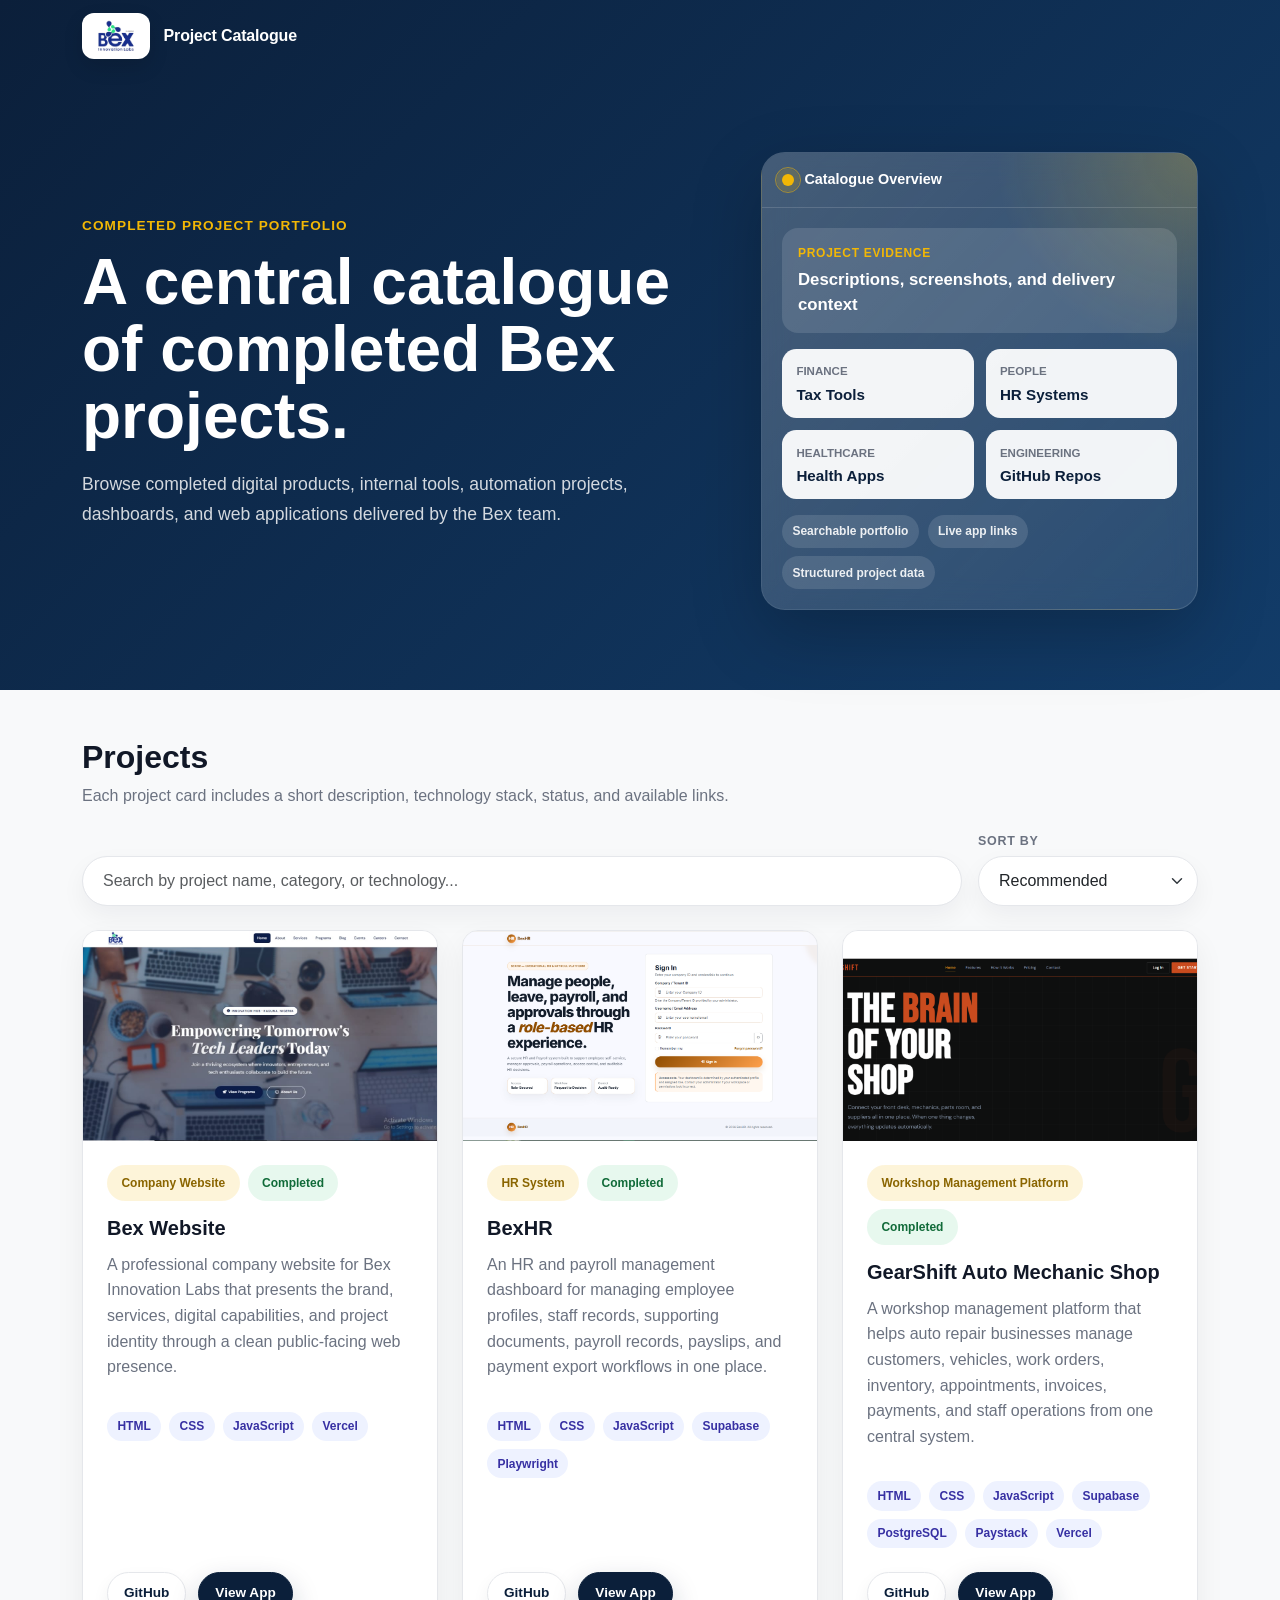
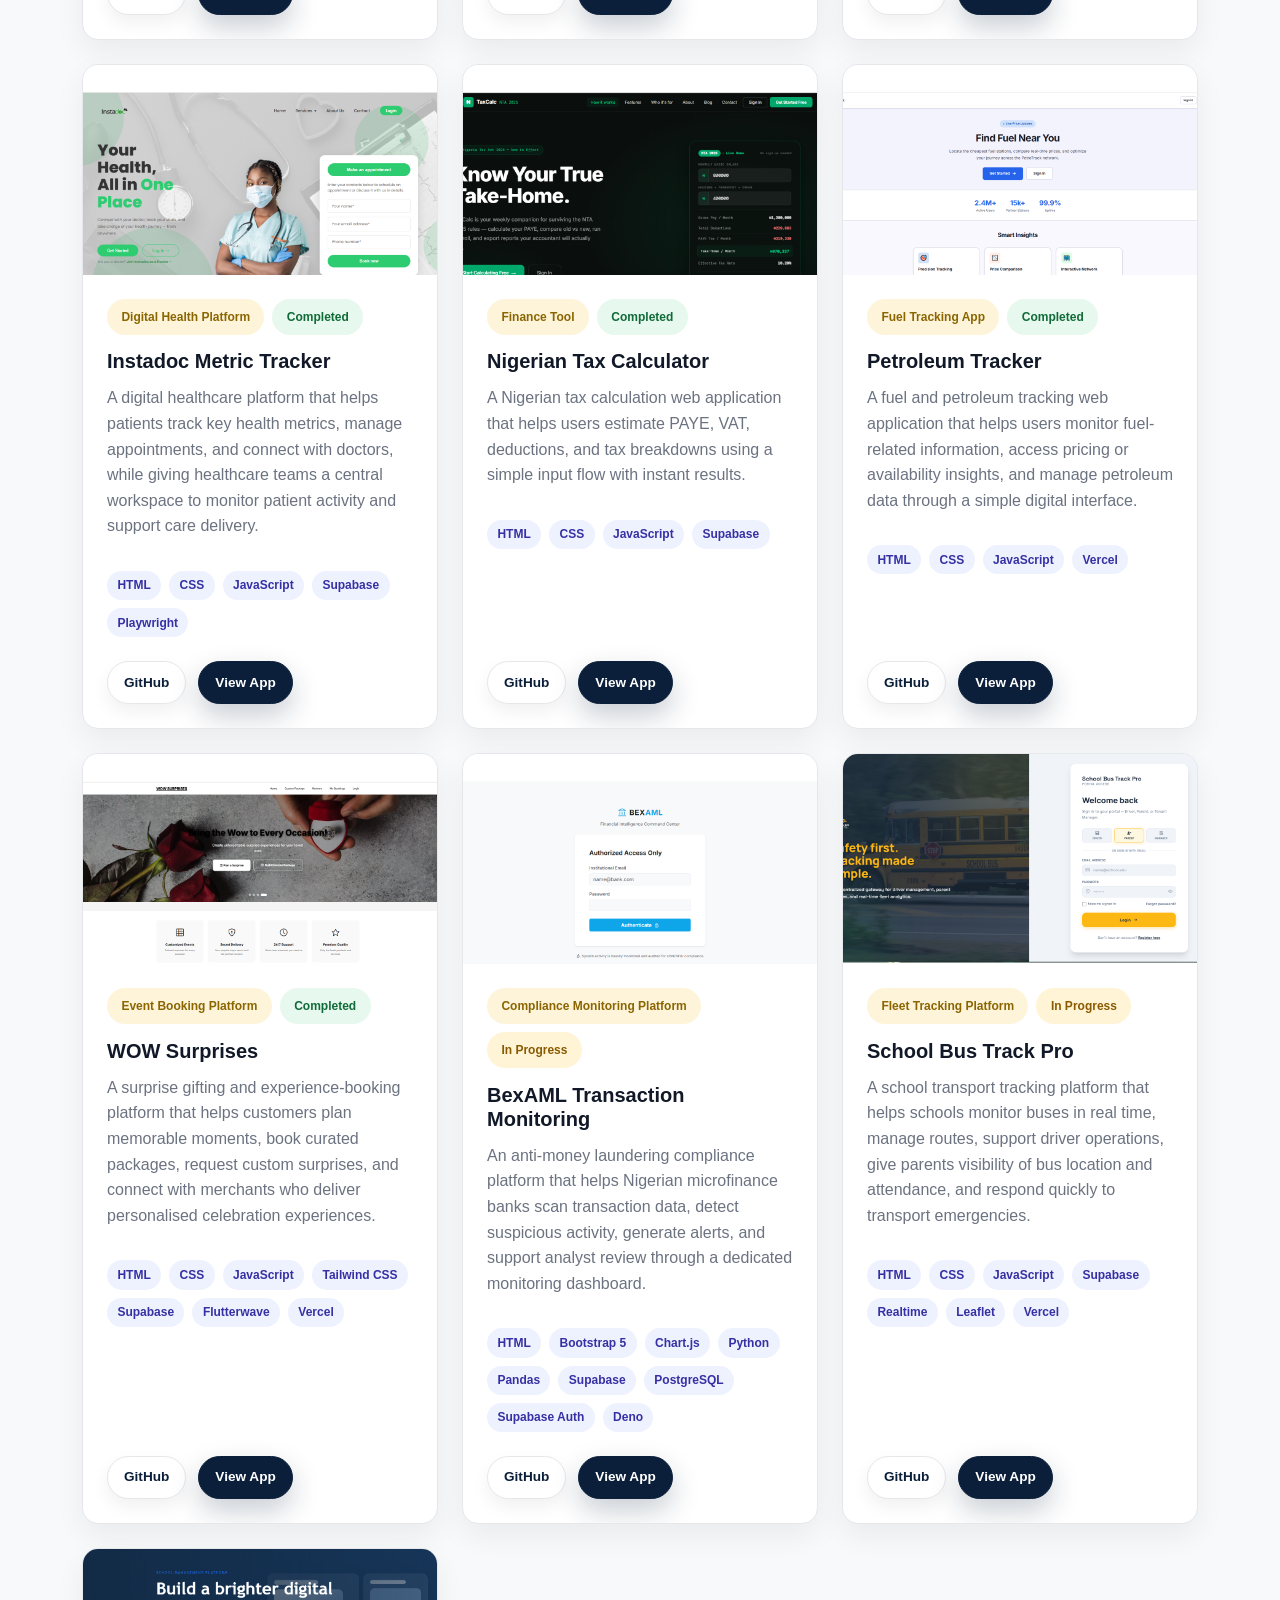
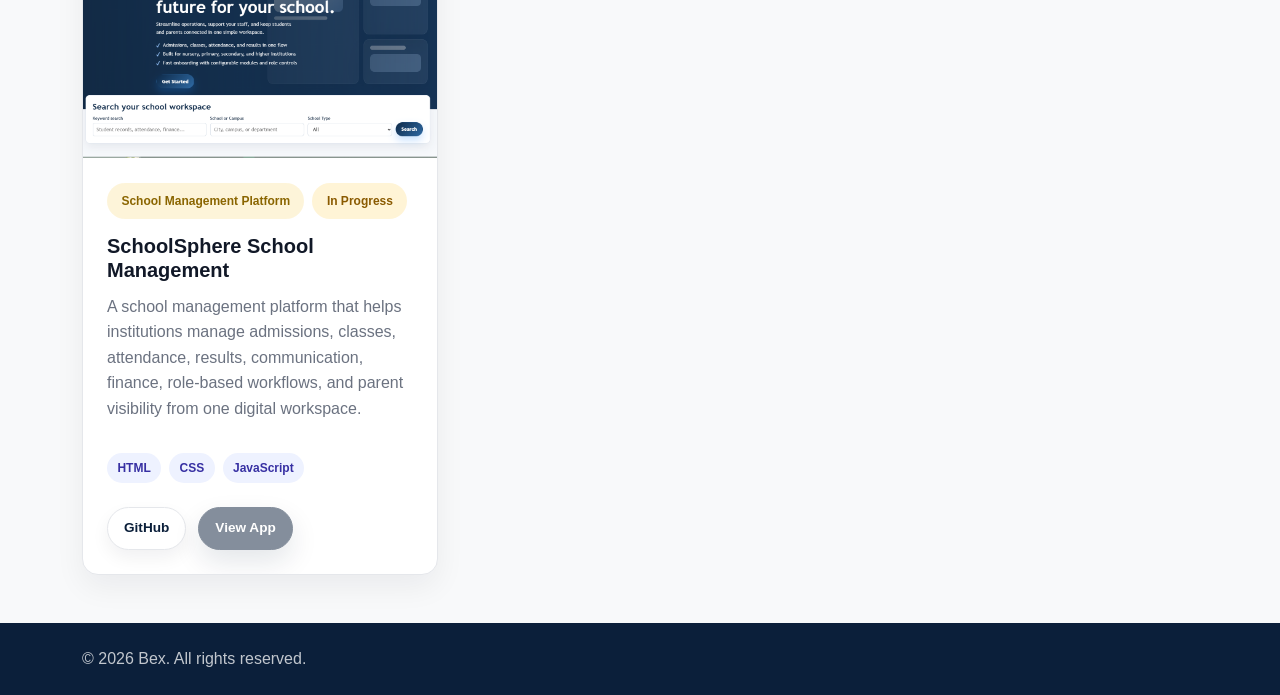
==== index.html @ ee198d86 "Build Bex project catalogue" ====
<!doctype html>
<html lang="en">

<head>
    <meta charset="utf-8">
    <meta name="viewport" content="width=device-width, initial-scale=1">
    <title>Bex Project Catalogue</title>

    <link rel="icon" type="image/svg+xml" href="assets/icons/favicon (1).png">
    <link rel="alternate icon" href="assets/icons/favicon.ico">
    <link rel="apple-touch-icon" sizes="180x180" href="assets/icons/apple-touch-icon.png">
    <link rel="manifest" href="assets/icons/site.webmanifest">
    <meta name="theme-color" content="#0b1f3a">

    <!-- Bootstrap CSS -->
    <link href="https://cdn.jsdelivr.net/npm/bootstrap@5.3.3/dist/css/bootstrap.min.css" rel="stylesheet">


    <!-- Custom CSS -->
    <link rel="stylesheet" href="assets/css/styles.css">
</head>

<body>
    <header class="site-header">
        <nav class="navbar navbar-expand-lg navbar-dark">
            <div class="container">
                <a class="navbar-brand brand-lockup" href="index.html" aria-label="Bex Project Catalogue Home">
                    <span class="brand-logo-wrap">
                        <img src="assets/images/bex-logo.png" alt="Bex Innovation Labs logo" class="brand-logo">
                    </span>

                    <span class="brand-text">
                        Project Catalogue
                    </span>
                </a>
            </div>
        </nav>

        <section class="hero-section">
            <div class="container">
                <div class="row align-items-center g-5">
                    <div class="col-lg-7">
                        <p class="eyebrow-text">Completed Project Portfolio</p>

                        <h1 class="hero-title">
                            A central catalogue of completed Bex projects.
                        </h1>

                        <p class="hero-description">
                            Browse completed digital products, internal tools, automation projects,
                            dashboards, and web applications delivered by the Bex team.
                        </p>
                    </div>

                    <div class="col-lg-5">
                        <aside class="hero-preview-card" aria-label="Bex catalogue overview">
                            <div class="hero-preview-header">
                                <span class="hero-preview-dot"></span>
                                <span class="hero-preview-title">Catalogue Overview</span>
                            </div>

                            <div class="hero-preview-body">
                                <div class="hero-preview-feature">
                                    <span class="feature-label">Project Evidence</span>
                                    <strong>Descriptions, screenshots, and delivery context</strong>
                                </div>

                                <div class="hero-preview-grid">
                                    <div class="hero-preview-mini-card">
                                        <span>Finance</span>
                                        <strong>Tax Tools</strong>
                                    </div>

                                    <div class="hero-preview-mini-card">
                                        <span>People</span>
                                        <strong>HR Systems</strong>
                                    </div>

                                    <div class="hero-preview-mini-card">
                                        <span>Healthcare</span>
                                        <strong>Health Apps</strong>
                                    </div>

                                    <div class="hero-preview-mini-card">
                                        <span>Engineering</span>
                                        <strong>GitHub Repos</strong>
                                    </div>
                                </div>

                                <div class="hero-preview-footer">
                                    <span>Searchable portfolio</span>
                                    <span>Live app links</span>
                                    <span>Structured project data</span>
                                </div>
                            </div>
                        </aside>
                    </div>
                </div>
            </div>
        </section>
    </header>

    <main>
        <section class="catalogue-section py-5">
            <div class="container">
                <div class="section-heading mb-4">
                    <h2 class="section-title">Projects</h2>
                    <p class="section-description">
                        Each project card includes a short description, technology stack,
                        status, and available links.
                    </p>
                </div>

                <div class="project-toolbar mb-4">
                    <form class="project-search-form" role="search">
                        <label for="projectSearchInput" class="visually-hidden">
                            Search projects
                        </label>

                        <input type="search" id="projectSearchInput" class="form-control project-search-input"
                            placeholder="Search by project name, category, or technology..." autocomplete="off">
                    </form>

                    <div class="project-sort-wrap">
                        <label for="projectSortSelect" class="project-sort-label">
                            Sort by
                        </label>

                        <select id="projectSortSelect" class="form-select project-sort-select">
                            <option value="recommended">Recommended</option>
                            <option value="name">Name A-Z</option>
                            <option value="category">Category A-Z</option>
                            <option value="status">Status</option>
                        </select>
                    </div>
                </div>

                <div id="projectGrid" class="row g-4">
                    <!-- Project cards will be inserted here by JavaScript -->
                </div>

                <div id="projectEmptyState" class="project-empty-state d-none">
                    <h3>No projects found</h3>
                    <p>Try searching with a different project name, category, or technology.</p>
                </div>

                <div class="modal fade project-preview-modal" id="projectPreviewModal" tabindex="-1"
                    aria-labelledby="projectPreviewTitle" aria-hidden="true">
                    <div class="modal-dialog modal-xl modal-dialog-centered modal-dialog-scrollable">
                        <div class="modal-content project-preview-content">
                            <div class="modal-header project-preview-header">
                                <div>
                                    <p class="project-preview-kicker" id="projectPreviewCategory">
                                        Project Preview
                                    </p>

                                    <h2 class="modal-title project-preview-title" id="projectPreviewTitle">
                                        Project title
                                    </h2>
                                </div>

                                <button type="button" class="btn-close project-preview-close" data-bs-dismiss="modal"
                                    aria-label="Close"></button>
                            </div>

                            <div class="modal-body project-preview-body">
                                <img src="" alt="" id="projectPreviewImage" class="project-preview-image">

                                <div class="project-preview-details">
                                    <div class="project-preview-status-row">
                                        <span id="projectPreviewStatus" class="project-status">
                                            Status
                                        </span>
                                    </div>

                                    <p id="projectPreviewDescription" class="project-preview-description">
                                        Project description
                                    </p>

                                    <div id="projectPreviewTechList" class="tech-list"></div>

                                    <div id="projectPreviewActions" class="project-actions project-preview-actions">
                                    </div>
                                </div>
                            </div>
                        </div>
                    </div>
                </div>

            </div>
        </section>
    </main>

    <footer class="site-footer py-4">
        <div class="container">
            <p class="mb-0">
                &copy; <span id="currentYear"></span> Bex. All rights reserved.
            </p>
        </div>
    </footer>

    <!-- Bootstrap JS -->
    <script src="https://cdn.jsdelivr.net/npm/bootstrap@5.3.3/dist/js/bootstrap.bundle.min.js">
    </script>

    <!-- Custom JS -->
    <script src="assets/js/app.js"></script>
</body>

</html>
---- assets/css/styles.css ----
:root {
    --color-primary: #0b1f3a;
    --color-secondary: #123c69;
    --color-accent: #f2b705;
    --color-light: #f8f9fa;
    --color-dark: #111827;
    --color-muted: #6b7280;
    --border-soft: #e5e7eb;
}

body {
    font-family: Arial, Helvetica, sans-serif;
    color: var(--color-dark);
    background-color: var(--color-light);
}

.site-header {
    background: linear-gradient(135deg, var(--color-primary), var(--color-secondary));
    color: #ffffff;
}

.navbar {
    background-color: transparent;
}

.hero-section {
    padding: 5rem 0;
}

.eyebrow-text {
    margin-bottom: 0.75rem;
    color: var(--color-accent);
    font-size: 0.85rem;
    font-weight: 700;
    letter-spacing: 0.08em;
    text-transform: uppercase;
}

.hero-title {
    max-width: 760px;
    font-size: clamp(2.25rem, 5vw, 4.5rem);
    font-weight: 800;
    line-height: 1.05;
}

.hero-description {
    max-width: 680px;
    margin-top: 1.25rem;
    color: rgba(255, 255, 255, 0.82);
    font-size: 1.1rem;
    line-height: 1.7;
}

.section-title {
    font-weight: 800;
}

.section-description {
    max-width: 700px;
    color: var(--color-muted);
}

.project-card {
    height: 100%;
    border: 1px solid var(--border-soft);
    border-radius: 1rem;
    overflow: hidden;
    background-color: #ffffff;
    box-shadow: 0 12px 30px rgba(17, 24, 39, 0.06);
    transition: transform 0.2s ease, box-shadow 0.2s ease;
}

.project-card:hover {
    transform: translateY(-4px);
    box-shadow: 0 18px 45px rgba(17, 24, 39, 0.1);
}

.project-image {
    width: 100%;
    height: 220px;
    object-fit: cover;
    background-color: #e5e7eb;
}

.project-card-body {
    padding: 1.5rem;
}

.project-category {
    display: inline-flex;
    margin-bottom: 0.75rem;
    padding: 0.35rem 0.7rem;
    border-radius: 999px;
    background-color: rgba(242, 183, 5, 0.15);
    color: #8a6500;
    font-size: 0.75rem;
    font-weight: 700;
}

.project-title {
    margin-bottom: 0.75rem;
    font-size: 1.25rem;
    font-weight: 800;
}

.project-description {
    color: var(--color-muted);
    line-height: 1.6;
}

.tech-list {
    display: flex;
    flex-wrap: wrap;
    gap: 0.5rem;
    margin-top: 1rem;
}

.tech-badge {
    padding: 0.35rem 0.65rem;
    border-radius: 999px;
    background-color: #eef2ff;
    color: #3730a3;
    font-size: 0.75rem;
    font-weight: 600;
}

.project-actions {
    display: flex;
    gap: 0.75rem;
    margin-top: 1.5rem;
}

.site-footer {
    background-color: var(--color-primary);
    color: rgba(255, 255, 255, 0.75);
}

.project-card {
    display: flex;
    flex-direction: column;
}

.project-image {
    display: block;
    height: 210px;
    object-fit: cover;
    object-position: top center;
}

.project-card-body {
    display: flex;
    flex: 1;
    flex-direction: column;
}

.project-meta {
    display: flex;
    flex-wrap: wrap;
    gap: 0.5rem;
    margin-bottom: 0.9rem;
}

.project-category,
.project-status {
    display: inline-flex;
    align-items: center;
    width: fit-content;
    padding: 0.35rem 0.7rem;
    border-radius: 999px;
    font-size: 0.75rem;
    font-weight: 700;
}

.project-status {
    background-color: #e7f8ee;
    color: #116b39;
}

.project-actions {
    margin-top: auto;
    padding-top: 1.5rem;
}

.project-actions .btn {
    font-weight: 600;
}

.project-actions .btn[aria-disabled="true"] {
    pointer-events: none;
    opacity: 0.55;
}

@media (max-width: 767.98px) {
    .project-image {
        height: 190px;
    }

    .hero-section {
        padding: 3.5rem 0;
    }
}

.brand-lockup {
    display: inline-flex;
    align-items: center;
    gap: 0.85rem;
    text-decoration: none;
}

.brand-logo-wrap {
    display: inline-flex;
    align-items: center;
    justify-content: center;
    width: 4.25rem;
    height: 2.9rem;
    padding: 0.25rem 0.3rem;
    border-radius: 0.75rem;
    background-color: #ffffff;
    box-shadow: 0 8px 20px rgba(0, 0, 0, 0.12);
}

.brand-logo {
    max-width: 100%;
    max-height: 100%;
    object-fit: contain;
}

.brand-text {
    color: #ffffff;
    font-size: 1rem;
    font-weight: 800;
    letter-spacing: -0.01em;
}

@media (max-width: 575.98px) {
    .brand-logo-wrap {
        width: 3.9rem;
        height: 2.6rem;
    }

    .brand-text {
        font-size: 0.95rem;
    }
}

.project-toolbar {
    display: grid;
    grid-template-columns: minmax(0, 1fr) 220px;
    gap: 1rem;
    align-items: end;
}

.project-search-form {
    min-width: 0;
}

.project-search-input,
.project-sort-select {
    min-height: 3rem;
    border: 1px solid var(--border-soft);
    border-radius: 999px;
    padding: 0.75rem 1.25rem;
    box-shadow: 0 10px 25px rgba(17, 24, 39, 0.05);
}

.project-search-input:focus,
.project-sort-select:focus {
    border-color: var(--color-secondary);
    box-shadow: 0 0 0 0.2rem rgba(18, 60, 105, 0.15);
}

.project-sort-label {
    display: block;
    margin-bottom: 0.35rem;
    color: var(--color-muted);
    font-size: 0.78rem;
    font-weight: 800;
    text-transform: uppercase;
    letter-spacing: 0.06em;
}

@media (max-width: 767.98px) {
    .project-toolbar {
        grid-template-columns: 1fr;
    }

    .project-sort-wrap {
        max-width: 100%;
    }
}

.project-empty-state {
    margin-top: 2rem;
    padding: 2.5rem;
    border: 1px dashed var(--border-soft);
    border-radius: 1rem;
    background-color: #ffffff;
    text-align: center;
}

.project-empty-state h3 {
    margin-bottom: 0.5rem;
    font-size: 1.25rem;
    font-weight: 800;
}

.project-empty-state p {
    margin-bottom: 0;
    color: var(--color-muted);
}

.hero-preview-card {
    position: relative;
    overflow: hidden;
    border: 1px solid rgba(255, 255, 255, 0.16);
    border-radius: 1.5rem;
    background:
        radial-gradient(circle at top right, rgba(242, 183, 5, 0.24), transparent 32%),
        rgba(255, 255, 255, 0.08);
    box-shadow: 0 24px 70px rgba(0, 0, 0, 0.22);
    backdrop-filter: blur(14px);
}

.hero-preview-card::before {
    content: "";
    position: absolute;
    inset: 0;
    background: linear-gradient(135deg,
            rgba(255, 255, 255, 0.16),
            rgba(255, 255, 255, 0.03));
    pointer-events: none;
}

.hero-preview-header {
    position: relative;
    display: flex;
    align-items: center;
    gap: 0.65rem;
    padding: 1rem 1.25rem;
    border-bottom: 1px solid rgba(255, 255, 255, 0.14);
}

.hero-preview-dot {
    width: 0.75rem;
    height: 0.75rem;
    border-radius: 999px;
    background-color: var(--color-accent);
    box-shadow: 0 0 0 0.35rem rgba(242, 183, 5, 0.16);
}

.hero-preview-title {
    color: #ffffff;
    font-size: 0.9rem;
    font-weight: 800;
}

.hero-preview-body {
    position: relative;
    padding: 1.25rem;
}

.hero-preview-feature {
    padding: 1rem;
    border-radius: 1rem;
    background-color: rgba(255, 255, 255, 0.12);
}

.hero-preview-feature .feature-label {
    display: block;
    margin-bottom: 0.4rem;
    color: var(--color-accent);
    font-size: 0.75rem;
    font-weight: 800;
    letter-spacing: 0.06em;
    text-transform: uppercase;
}

.hero-preview-feature strong {
    display: block;
    color: #ffffff;
    font-size: 1.05rem;
    line-height: 1.45;
}

.hero-preview-grid {
    display: grid;
    grid-template-columns: repeat(2, 1fr);
    gap: 0.75rem;
    margin-top: 1rem;
}

.hero-preview-mini-card {
    padding: 0.9rem;
    border-radius: 0.9rem;
    background-color: rgba(255, 255, 255, 0.94);
}

.hero-preview-mini-card span {
    display: block;
    margin-bottom: 0.25rem;
    color: var(--color-muted);
    font-size: 0.72rem;
    font-weight: 700;
    text-transform: uppercase;
}

.hero-preview-mini-card strong {
    display: block;
    color: var(--color-primary);
    font-size: 0.95rem;
    line-height: 1.25;
}

.hero-preview-footer {
    display: flex;
    flex-wrap: wrap;
    gap: 0.55rem;
    margin-top: 1rem;
}

.hero-preview-footer span {
    display: inline-flex;
    padding: 0.45rem 0.65rem;
    border-radius: 999px;
    background-color: rgba(255, 255, 255, 0.12);
    color: rgba(255, 255, 255, 0.9);
    font-size: 0.75rem;
    font-weight: 700;
}

@media (max-width: 991.98px) {
    .hero-preview-card {
        max-width: 540px;
    }
}

.project-image-button {
    display: block;
    width: 100%;
    padding: 0;
    border: 0;
    background: transparent;
    cursor: zoom-in;
}

.project-image-button:focus-visible {
    outline: 3px solid var(--color-accent);
    outline-offset: 4px;
}

.project-image-button .project-image {
    transition: transform 0.25s ease, filter 0.25s ease;
}

.project-image-button:hover .project-image {
    transform: scale(1.025);
    filter: brightness(0.94);
}

.project-category,
.project-status {
    min-height: 2.25rem;
    padding: 0.45rem 0.8rem;
    border-radius: 999px;
    font-size: 0.75rem;
    font-weight: 800;
    line-height: 1;
    white-space: nowrap;
}

.project-status {
    background-color: #e7f8ee;
    color: #116b39;
}

.project-status--in-progress {
    background-color: #fff4d6;
    color: #8a5a00;
}

.project-status--completed {
    background-color: #e7f8ee;
    color: #116b39;
}

.project-action-link {
    display: inline-flex;
    align-items: center;
    justify-content: center;
    min-height: 2.65rem;
    padding: 0.65rem 1rem;
    border-radius: 999px;
    font-size: 0.85rem;
    font-weight: 800;
    text-decoration: none;
    transition: transform 0.2s ease, box-shadow 0.2s ease, background-color 0.2s ease;
}

.project-action-link:hover {
    transform: translateY(-1px);
}

.project-action-link--secondary {
    border: 1px solid var(--border-soft);
    background-color: #ffffff;
    color: var(--color-primary);
    box-shadow: 0 8px 18px rgba(17, 24, 39, 0.06);
}

.project-action-link--secondary:hover {
    border-color: var(--color-primary);
    color: var(--color-primary);
    box-shadow: 0 12px 24px rgba(17, 24, 39, 0.1);
}

.project-action-link--primary {
    border: 1px solid var(--color-primary);
    background-color: var(--color-primary);
    color: #ffffff;
    box-shadow: 0 12px 28px rgba(11, 31, 58, 0.22);
}

.project-action-link--primary:hover {
    background-color: var(--color-secondary);
    color: #ffffff;
    box-shadow: 0 16px 34px rgba(11, 31, 58, 0.28);
}

.project-action-link[aria-disabled="true"] {
    pointer-events: none;
    opacity: 0.5;
}

.project-preview-content {
    overflow: hidden;
    border: 0;
    border-radius: 1.4rem;
    box-shadow: 0 28px 80px rgba(17, 24, 39, 0.28);
}

.project-preview-header {
    align-items: flex-start;
    padding: 1.25rem 1.5rem;
    border-bottom: 1px solid var(--border-soft);
}

.project-preview-kicker {
    margin-bottom: 0.35rem;
    color: var(--color-accent);
    font-size: 0.78rem;
    font-weight: 900;
    letter-spacing: 0.08em;
    text-transform: uppercase;
}

.project-preview-title {
    color: var(--color-primary);
    font-size: clamp(1.35rem, 2vw, 2rem);
    font-weight: 900;
}

.project-preview-close {
    margin-top: 0.25rem;
}

.project-preview-body {
    display: grid;
    grid-template-columns: minmax(0, 1.45fr) minmax(280px, 0.55fr);
    gap: 1.5rem;
    padding: 1.5rem;
}

.project-preview-image {
    width: 100%;
    max-height: 70vh;
    object-fit: contain;
    border: 1px solid var(--border-soft);
    border-radius: 1rem;
    background-color: #f3f4f6;
}

.project-preview-details {
    display: flex;
    flex-direction: column;
    gap: 1rem;
}

.project-preview-status-row {
    display: flex;
    flex-wrap: wrap;
    gap: 0.5rem;
}

.project-preview-description {
    margin-bottom: 0;
    color: var(--color-muted);
    line-height: 1.75;
}

.project-preview-actions {
    margin-top: 0.5rem;
    padding-top: 0;
}

@media (max-width: 991.98px) {
    .project-preview-body {
        grid-template-columns: 1fr;
    }

    .project-preview-image {
        max-height: 55vh;
    }
}

@media (max-width: 991.98px) {
    .hero-preview-card {
        max-width: 560px;
        margin-top: 0.5rem;
    }
}

@media (max-width: 575.98px) {
    .hero-preview-body {
        padding: 1rem;
    }

    .hero-preview-grid {
        grid-template-columns: 1fr;
    }

    .hero-preview-feature strong {
        font-size: 0.95rem;
    }

    .hero-preview-footer span {
        font-size: 0.7rem;
    }
}

/* Surgical modal responsiveness fix */
.project-preview-modal .modal-dialog {
  width: min(96vw, 1180px);
  max-width: 1180px;
  margin: 1rem auto;
}

.project-preview-content {
  max-height: calc(100dvh - 2rem);
}

.project-preview-body {
  overflow: auto;
  grid-template-columns: minmax(0, 1fr) minmax(260px, 360px);
}

.project-preview-image {
  max-width: 100%;
  max-height: 68dvh;
}

.project-preview-actions {
  display: flex;
  flex-wrap: wrap;
  gap: 0.75rem;
}

@media (max-width: 991.98px) {
  .project-preview-modal .modal-dialog {
    width: calc(100vw - 1.5rem);
    margin: 0.75rem auto;
  }

  .project-preview-body {
    grid-template-columns: 1fr;
  }

  .project-preview-image {
    max-height: 52dvh;
  }
}

@media (max-width: 575.98px) {
  .project-preview-modal .modal-dialog {
    width: calc(100vw - 1rem);
    margin: 0.5rem auto;
  }

  .project-preview-content {
    max-height: calc(100dvh - 1rem);
    border-radius: 1rem;
  }

  .project-preview-header {
    padding: 1rem;
  }

  .project-preview-body {
    padding: 1rem;
    gap: 1rem;
  }

  .project-preview-image {
    max-height: 42dvh;
    border-radius: 0.8rem;
  }

  .project-action-link {
    flex: 1 1 130px;
  }
}

/* Surgical hero preview responsiveness fix */
.hero-preview-card {
  width: min(100%, 460px);
  margin-left: auto;
}

@media (max-width: 991.98px) {
  .hero-preview-card {
    width: min(100%, 560px);
    margin-left: 0;
  }
}

@media (max-width: 575.98px) {
  .hero-preview-card {
    border-radius: 1rem;
  }

  .hero-preview-header {
    padding: 0.85rem 1rem;
  }

  .hero-preview-body {
    padding: 1rem;
  }

  .hero-preview-feature {
    padding: 0.85rem;
  }

  .hero-preview-grid {
    grid-template-columns: 1fr;
    gap: 0.65rem;
  }

  .hero-preview-mini-card {
    padding: 0.8rem;
  }

  .hero-preview-footer {
    gap: 0.4rem;
  }

  .hero-preview-footer span {
    padding: 0.4rem 0.55rem;
    font-size: 0.68rem;
  }
}

/* Surgical badge alignment fix */
.project-meta {
  align-items: center;
}

.project-category,
.project-status {
  display: inline-flex;
  align-items: center;
  justify-content: center;
  min-height: 2.25rem;
  margin-bottom: 0;
  padding: 0.45rem 0.9rem;
  line-height: 1;
}

/* Surgical hero overview card animation + responsiveness */
.hero-preview-card {
  transform: translateZ(0);
  transition:
    transform 0.28s ease,
    box-shadow 0.28s ease,
    border-color 0.28s ease;
}

.hero-preview-card:hover {
  transform: translateY(-4px);
  border-color: rgba(242, 183, 5, 0.34);
  box-shadow: 0 30px 85px rgba(0, 0, 0, 0.28);
}

.hero-preview-dot {
  position: relative;
  animation: heroPulseDot 1.8s ease-in-out infinite;
}

.hero-preview-dot::after {
  content: "";
  position: absolute;
  inset: -0.45rem;
  border-radius: 999px;
  border: 1px solid rgba(242, 183, 5, 0.55);
  animation: heroPulseRing 1.8s ease-out infinite;
}

.hero-preview-mini-card {
  transition:
    transform 0.22s ease,
    box-shadow 0.22s ease,
    background-color 0.22s ease;
}

.hero-preview-mini-card:hover {
  transform: translateY(-2px);
  background-color: #ffffff;
  box-shadow: 0 14px 28px rgba(11, 31, 58, 0.16);
}

.hero-preview-footer span {
  transition:
    transform 0.22s ease,
    background-color 0.22s ease;
}

.hero-preview-footer span:hover {
  transform: translateY(-1px);
  background-color: rgba(255, 255, 255, 0.18);
}

@keyframes heroPulseDot {
  0%,
  100% {
    transform: scale(1);
    box-shadow: 0 0 0 0.35rem rgba(242, 183, 5, 0.16);
  }

  50% {
    transform: scale(1.16);
    box-shadow: 0 0 0 0.5rem rgba(242, 183, 5, 0.08);
  }
}

@keyframes heroPulseRing {
  0% {
    opacity: 0.75;
    transform: scale(0.75);
  }

  100% {
    opacity: 0;
    transform: scale(1.55);
  }
}

@media (max-width: 575.98px) {
  .hero-preview-card:hover {
    transform: none;
  }

  .hero-preview-mini-card:hover,
  .hero-preview-footer span:hover {
    transform: none;
  }
}

@media (prefers-reduced-motion: reduce) {
  .hero-preview-card,
  .hero-preview-dot,
  .hero-preview-dot::after,
  .hero-preview-mini-card,
  .hero-preview-footer span {
    animation: none;
    transition: none;
  }

  .hero-preview-card:hover,
  .hero-preview-mini-card:hover,
  .hero-preview-footer span:hover {
    transform: none;
  }
}
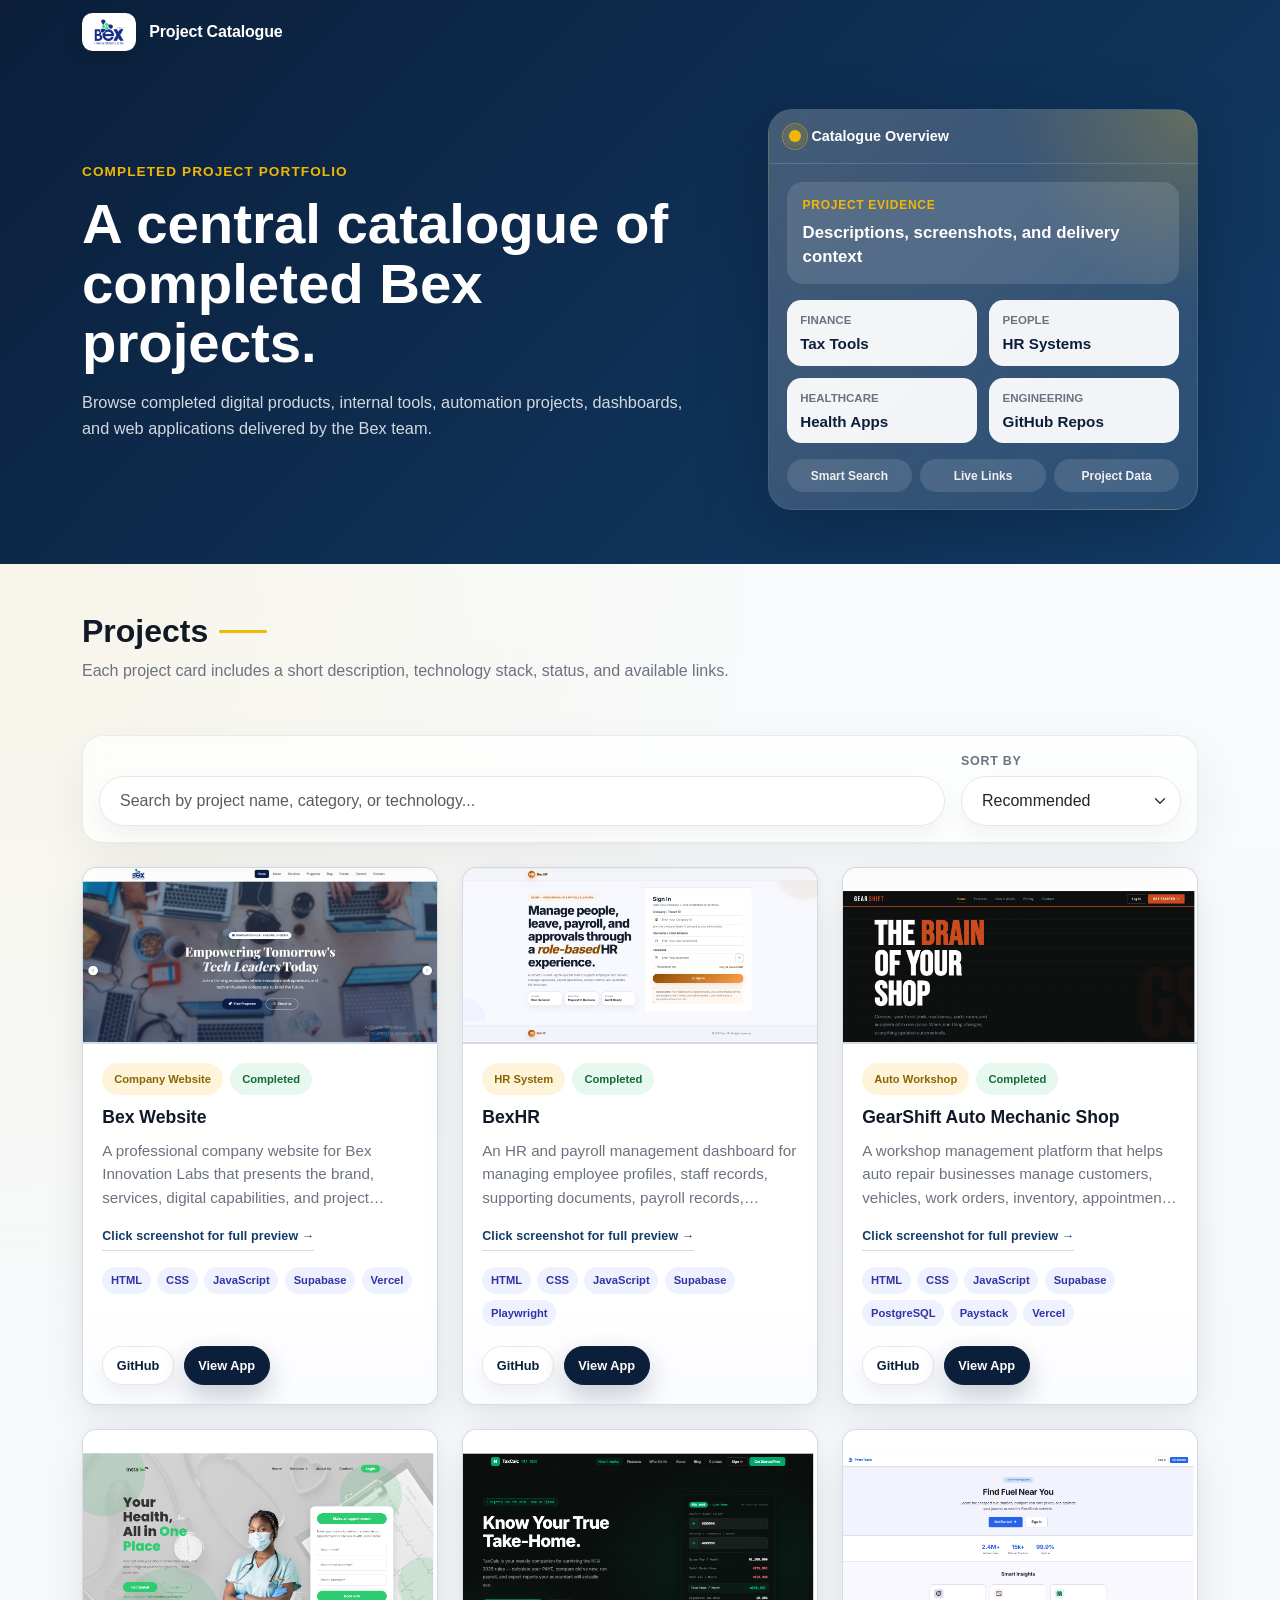
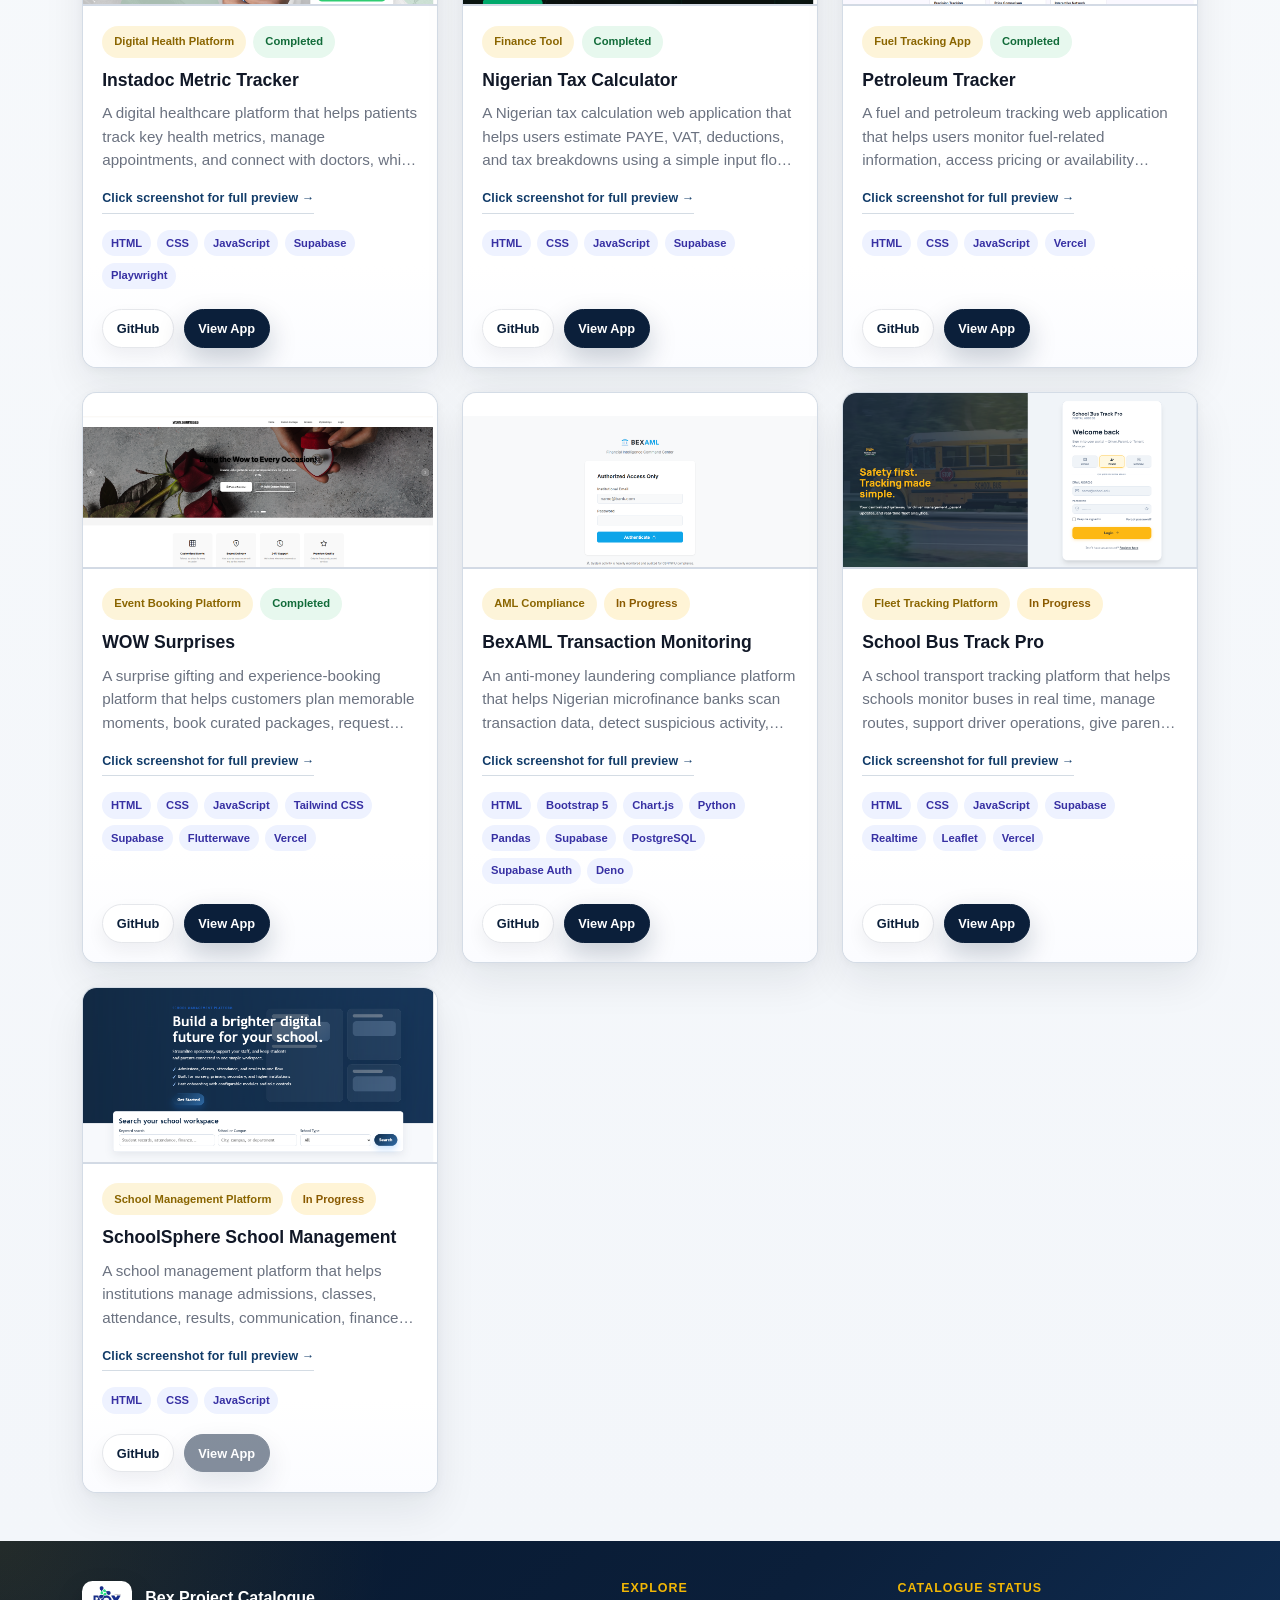
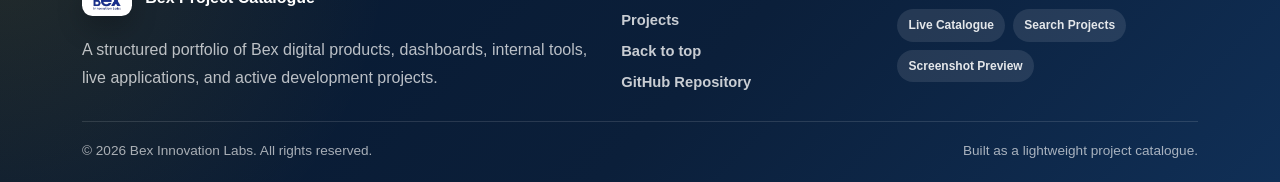
==== commit e8cd3c4f: "Polish catalogue UI and project preview experience" ====
--- a/index.html
+++ b/index.html
@@ -20,7 +20,7 @@
     <link rel="stylesheet" href="assets/css/styles.css">
 </head>
 
-<body>
+<body id="top">
     <header class="site-header">
         <nav class="navbar navbar-expand-lg navbar-dark">
             <div class="container">
@@ -88,9 +88,9 @@
                                 </div>
 
                                 <div class="hero-preview-footer">
-                                    <span>Searchable portfolio</span>
-                                    <span>Live app links</span>
-                                    <span>Structured project data</span>
+                                    <span>Smart Search</span>
+                                    <span>Live Links</span>
+                                    <span>Project Data</span>
                                 </div>
                             </div>
                         </aside>
@@ -101,7 +101,7 @@
     </header>
 
     <main>
-        <section class="catalogue-section py-5">
+        <section id="projects" class="catalogue-section py-5">
             <div class="container">
                 <div class="section-heading mb-4">
                     <h2 class="section-title">Projects</h2>
@@ -164,7 +164,25 @@
                             </div>
 
                             <div class="modal-body project-preview-body">
-                                <img src="" alt="" id="projectPreviewImage" class="project-preview-image">
+                                <div class="project-preview-gallery">
+                                    <button type="button" id="projectPreviewPrevious"
+                                        class="project-preview-nav project-preview-nav--previous"
+                                        aria-label="Previous screenshot">
+                                        ‹
+                                    </button>
+
+                                    <img src="" alt="" id="projectPreviewImage" class="project-preview-image">
+
+                                    <button type="button" id="projectPreviewNext"
+                                        class="project-preview-nav project-preview-nav--next"
+                                        aria-label="Next screenshot">
+                                        ›
+                                    </button>
+
+                                    <span id="projectPreviewCounter" class="project-preview-counter">
+                                        1 / 1
+                                    </span>
+                                </div>
 
                                 <div class="project-preview-details">
                                     <div class="project-preview-status-row">
@@ -191,13 +209,62 @@
         </section>
     </main>
 
-    <footer class="site-footer py-4">
-        <div class="container">
-            <p class="mb-0">
-                &copy; <span id="currentYear"></span> Bex. All rights reserved.
-            </p>
+<footer class="site-footer">
+  <div class="container">
+    <div class="footer-main">
+      <div class="footer-brand-block">
+        <a class="footer-brand" href="index.html" aria-label="Bex Project Catalogue Home">
+          <span class="footer-logo-wrap">
+            <img
+              src="assets/images/bex-logo.png"
+              alt="Bex Innovation Labs logo"
+              class="footer-logo"
+            >
+          </span>
+
+          <span>Bex Project Catalogue</span>
+        </a>
+
+        <p class="footer-description">
+          A structured portfolio of Bex digital products, dashboards, internal tools,
+          live applications, and active development projects.
+        </p>
+      </div>
+
+      <div class="footer-links-block">
+        <h2 class="footer-heading">Explore</h2>
+
+        <nav class="footer-links" aria-label="Footer navigation">
+          <a href="#projects">Projects</a>
+          <a href="#top">Back to top</a>
+          <a href="https://github.com/Bex-Labs" target="_blank" rel="noopener noreferrer">
+            GitHub Repository
+          </a>
+        </nav>
+      </div>
+
+      <div class="footer-status-block">
+        <h2 class="footer-heading">Catalogue Status</h2>
+
+        <div class="footer-status-list">
+          <span>Live Catalogue</span>
+          <span>Search Projects</span>
+          <span>Screenshot Preview</span>
         </div>
-    </footer>
+      </div>
+    </div>
+
+    <div class="footer-bottom">
+      <p class="mb-0">
+        &copy; <span id="currentYear"></span> Bex Innovation Labs. All rights reserved.
+      </p>
+
+      <p class="mb-0">
+        Built as a lightweight project catalogue.
+      </p>
+    </div>
+  </div>
+</footer>
 
     <!-- Bootstrap JS -->
     <script src="https://cdn.jsdelivr.net/npm/bootstrap@5.3.3/dist/js/bootstrap.bundle.min.js">
--- a/assets/css/styles.css
+++ b/assets/css/styles.css
@@ -878,4 +878,590 @@
   .hero-preview-footer span:hover {
     transform: none;
   }
+}
+
+.project-preview-gallery {
+  position: relative;
+  display: flex;
+  align-items: center;
+  justify-content: center;
+  min-width: 0;
+}
+
+.project-preview-gallery .project-preview-image {
+  width: 100%;
+}
+
+.project-preview-nav {
+  position: absolute;
+  top: 50%;
+  z-index: 2;
+  display: inline-flex;
+  align-items: center;
+  justify-content: center;
+  width: 2.75rem;
+  height: 2.75rem;
+  border: 0;
+  border-radius: 999px;
+  background-color: rgba(11, 31, 58, 0.82);
+  color: #ffffff;
+  font-size: 2rem;
+  line-height: 1;
+  transform: translateY(-50%);
+  transition: background-color 0.2s ease, transform 0.2s ease;
+}
+
+.project-preview-nav:hover {
+  background-color: var(--color-primary);
+  transform: translateY(-50%) scale(1.04);
+}
+
+.project-preview-nav--previous {
+  left: 1rem;
+}
+
+.project-preview-nav--next {
+  right: 1rem;
+}
+
+.project-preview-counter {
+  position: absolute;
+  right: 1rem;
+  bottom: 1rem;
+  z-index: 2;
+  padding: 0.4rem 0.65rem;
+  border-radius: 999px;
+  background-color: rgba(11, 31, 58, 0.82);
+  color: #ffffff;
+  font-size: 0.75rem;
+  font-weight: 800;
+}
+
+@media (max-width: 575.98px) {
+  .project-preview-nav {
+    width: 2.35rem;
+    height: 2.35rem;
+    font-size: 1.6rem;
+  }
+
+  .project-preview-nav--previous {
+    left: 0.5rem;
+  }
+
+  .project-preview-nav--next {
+    right: 0.5rem;
+  }
+
+  .project-preview-counter {
+    right: 0.65rem;
+    bottom: 0.65rem;
+  }
+}
+
+/* Surgical gallery arrow refinement */
+.project-preview-nav {
+  width: 2.35rem;
+  height: 2.35rem;
+  border: 1px solid rgba(255, 255, 255, 0.28);
+  background-color: rgba(11, 31, 58, 0.58);
+  color: #ffffff;
+  font-size: 1.65rem;
+  font-weight: 700;
+  line-height: 1;
+  backdrop-filter: blur(10px);
+  box-shadow: 0 10px 24px rgba(0, 0, 0, 0.22);
+  opacity: 0.82;
+}
+
+.project-preview-nav:hover {
+  background-color: rgba(11, 31, 58, 0.88);
+  opacity: 1;
+  transform: translateY(-50%) scale(1.06);
+}
+
+.project-preview-nav--previous {
+  left: 0.75rem;
+}
+
+.project-preview-nav--next {
+  right: 0.75rem;
+}
+
+.project-preview-gallery:hover .project-preview-nav {
+  opacity: 1;
+}
+
+.project-preview-counter {
+  background-color: rgba(11, 31, 58, 0.62);
+  backdrop-filter: blur(10px);
+  box-shadow: 0 8px 20px rgba(0, 0, 0, 0.18);
+}
+
+@media (max-width: 575.98px) {
+  .project-preview-nav {
+    width: 2.1rem;
+    height: 2.1rem;
+    font-size: 1.4rem;
+  }
+
+  .project-preview-nav--previous {
+    left: 0.4rem;
+  }
+
+  .project-preview-nav--next {
+    right: 0.4rem;
+  }
+}
+
+/* Surgical navbar logo whitespace fix */
+.brand-logo-wrap {
+  width: 3.35rem;
+  height: 2.35rem;
+  padding: 0.18rem 0.22rem;
+  border-radius: 0.65rem;
+}
+
+.brand-logo {
+  width: 100%;
+  height: 100%;
+  object-fit: contain;
+}
+
+@media (max-width: 575.98px) {
+  .brand-logo-wrap {
+    width: 3.1rem;
+    height: 2.15rem;
+    padding: 0.16rem 0.2rem;
+  }
+}
+
+/* Surgical compact project card refinement */
+.project-card {
+  border-radius: 0.9rem;
+}
+
+.project-image {
+  height: 175px;
+}
+
+.project-card-body {
+  padding: 1.2rem;
+}
+
+.project-meta {
+  gap: 0.45rem;
+  margin-bottom: 0.75rem;
+}
+
+.project-category,
+.project-status {
+  min-height: 2rem;
+  padding: 0.4rem 0.75rem;
+  font-size: 0.7rem;
+}
+
+.project-title {
+  margin-bottom: 0.6rem;
+  font-size: 1.1rem;
+  line-height: 1.25;
+}
+
+.project-description {
+  display: -webkit-box;
+  min-height: 5.05rem;
+  margin-bottom: 0;
+  overflow: hidden;
+  color: var(--color-muted);
+  font-size: 0.95rem;
+  line-height: 1.55;
+  -webkit-line-clamp: 4;
+  -webkit-box-orient: vertical;
+}
+
+.tech-list {
+  gap: 0.4rem;
+  margin-top: 1rem;
+}
+
+.tech-badge {
+  padding: 0.3rem 0.55rem;
+  font-size: 0.7rem;
+}
+
+.project-actions {
+  gap: 0.6rem;
+  padding-top: 1.25rem;
+}
+
+.project-action-link {
+  min-height: 2.35rem;
+  padding: 0.55rem 0.85rem;
+  font-size: 0.8rem;
+}
+
+@media (max-width: 767.98px) {
+  .project-image {
+    height: 165px;
+  }
+
+  .project-card-body {
+    padding: 1rem;
+  }
+
+  .project-description {
+    min-height: auto;
+    -webkit-line-clamp: 3;
+  }
+}
+
+/* Surgical 3-line card summary refinement */
+.project-description {
+  display: -webkit-box;
+  min-height: 4.65rem;
+  margin-bottom: 0;
+  overflow: hidden;
+  color: var(--color-muted);
+  font-size: 0.95rem;
+  line-height: 1.55;
+  -webkit-line-clamp: 3;
+  -webkit-box-orient: vertical;
+}
+
+.project-card-hint {
+  margin: 0.55rem 0 0;
+  color: var(--color-secondary);
+  font-size: 0.78rem;
+  font-weight: 800;
+  letter-spacing: 0.01em;
+}
+
+.project-card-hint::after {
+  content: " →";
+}
+
+.tech-list {
+  margin-top: 1rem;
+}
+
+@media (max-width: 767.98px) {
+  .project-description {
+    min-height: auto;
+    -webkit-line-clamp: 3;
+  }
+}
+
+/* Surgical desktop hero height refinement */
+.hero-section {
+  padding-top: clamp(2.75rem, 5vh, 3.75rem);
+  padding-bottom: clamp(3rem, 6vh, 4.25rem);
+}
+
+.hero-title {
+  max-width: 680px;
+  font-size: clamp(2.75rem, 4.4vw, 4rem);
+  line-height: 1.06;
+}
+
+.hero-description {
+  max-width: 620px;
+  margin-top: 1rem;
+  font-size: 1.02rem;
+  line-height: 1.6;
+}
+
+.hero-preview-card {
+  width: min(100%, 430px);
+}
+
+.hero-preview-body {
+  padding: 1.1rem;
+}
+
+.hero-preview-feature {
+  padding: 0.9rem 1rem;
+}
+
+.hero-preview-mini-card {
+  padding: 0.8rem 0.85rem;
+}
+
+@media (max-width: 991.98px) {
+  .hero-section {
+    padding-top: 2.75rem;
+    padding-bottom: 3.25rem;
+  }
+
+  .hero-title {
+    font-size: clamp(2.35rem, 7vw, 3.4rem);
+  }
+
+  .hero-preview-card {
+    width: min(100%, 540px);
+  }
+}
+
+@media (max-width: 575.98px) {
+  .hero-section {
+    padding-top: 2.25rem;
+    padding-bottom: 2.75rem;
+  }
+
+  .hero-title {
+    font-size: clamp(2.1rem, 10vw, 2.8rem);
+  }
+
+  .hero-description {
+    font-size: 0.98rem;
+  }
+}
+
+/* Surgical projects section depth + card separation */
+.catalogue-section {
+  position: relative;
+  background:
+    radial-gradient(circle at top left, rgba(242, 183, 5, 0.08), transparent 28%),
+    linear-gradient(180deg, #f8fafc 0%, #f3f6fa 100%);
+}
+
+.section-heading {
+  position: relative;
+  padding-bottom: 0.75rem;
+}
+
+.section-title {
+  position: relative;
+  display: inline-flex;
+  align-items: center;
+  gap: 0.65rem;
+}
+
+.section-title::after {
+  content: "";
+  display: inline-block;
+  width: 3rem;
+  height: 0.22rem;
+  border-radius: 999px;
+  background-color: var(--color-accent);
+}
+
+.project-toolbar {
+  padding: 1rem;
+  border: 1px solid rgba(229, 231, 235, 0.85);
+  border-radius: 1.25rem;
+  background-color: rgba(255, 255, 255, 0.72);
+  box-shadow: 0 18px 50px rgba(17, 24, 39, 0.06);
+  backdrop-filter: blur(10px);
+}
+
+.project-card {
+  border: 1px solid rgba(203, 213, 225, 0.82);
+  background-color: #ffffff;
+  box-shadow:
+    0 18px 42px rgba(15, 23, 42, 0.08),
+    0 2px 8px rgba(15, 23, 42, 0.04);
+  transition:
+    transform 0.24s ease,
+    box-shadow 0.24s ease,
+    border-color 0.24s ease;
+}
+
+.project-card:hover {
+  transform: translateY(-6px);
+  border-color: rgba(242, 183, 5, 0.38);
+  box-shadow:
+    0 28px 65px rgba(15, 23, 42, 0.14),
+    0 8px 20px rgba(15, 23, 42, 0.08);
+}
+
+.project-image-button {
+  background:
+    linear-gradient(135deg, #eef2f7, #ffffff);
+  border-bottom: 1px solid rgba(203, 213, 225, 0.8);
+}
+
+.project-image {
+  border-bottom: 1px solid rgba(203, 213, 225, 0.65);
+}
+
+.project-image-button:hover .project-image {
+  transform: scale(1.02);
+  filter: brightness(0.96) contrast(1.03);
+}
+
+.project-card-body {
+  background:
+    linear-gradient(180deg, #ffffff 0%, #ffffff 72%, #fbfcff 100%);
+}
+
+.project-card-hint {
+  width: fit-content;
+  padding: 0.3rem 0;
+  border-bottom: 1px solid rgba(18, 60, 105, 0.18);
+}
+
+@media (max-width: 767.98px) {
+  .project-toolbar {
+    padding: 0.85rem;
+    border-radius: 1rem;
+  }
+
+  .project-card:hover {
+    transform: none;
+  }
+}
+
+/* Surgical hero footer badge alignment */
+.hero-preview-footer {
+  display: grid;
+  grid-template-columns: repeat(3, minmax(0, 1fr));
+  gap: 0.5rem;
+}
+
+.hero-preview-footer span {
+  justify-content: center;
+  width: 100%;
+  text-align: center;
+  white-space: nowrap;
+}
+
+@media (max-width: 380px) {
+  .hero-preview-footer {
+    grid-template-columns: 1fr;
+  }
+}
+
+/* Surgical professional footer */
+.site-footer {
+  padding: 2.5rem 0 1.25rem;
+  background:
+    radial-gradient(circle at top left, rgba(242, 183, 5, 0.12), transparent 30%),
+    linear-gradient(135deg, #07182f 0%, var(--color-primary) 55%, #102f56 100%);
+  color: rgba(255, 255, 255, 0.78);
+}
+
+.footer-main {
+  display: grid;
+  grid-template-columns: minmax(0, 1.35fr) minmax(180px, 0.65fr) minmax(220px, 0.8fr);
+  gap: 2rem;
+  align-items: start;
+  padding-bottom: 1.75rem;
+}
+
+.footer-brand {
+  display: inline-flex;
+  align-items: center;
+  gap: 0.8rem;
+  color: #ffffff;
+  font-size: 1rem;
+  font-weight: 900;
+  text-decoration: none;
+}
+
+.footer-brand:hover {
+  color: #ffffff;
+}
+
+.footer-logo-wrap {
+  display: inline-flex;
+  align-items: center;
+  justify-content: center;
+  width: 3.15rem;
+  height: 2.2rem;
+  padding: 0.16rem 0.2rem;
+  border-radius: 0.65rem;
+  background-color: #ffffff;
+  box-shadow: 0 12px 26px rgba(0, 0, 0, 0.22);
+}
+
+.footer-logo {
+  width: 100%;
+  height: 100%;
+  object-fit: contain;
+}
+
+.footer-description {
+  max-width: 520px;
+  margin: 1rem 0 0;
+  color: rgba(255, 255, 255, 0.72);
+  line-height: 1.7;
+}
+
+.footer-heading {
+  margin-bottom: 0.85rem;
+  color: var(--color-accent);
+  font-size: 0.78rem;
+  font-weight: 900;
+  letter-spacing: 0.08em;
+  text-transform: uppercase;
+}
+
+.footer-links {
+  display: grid;
+  gap: 0.55rem;
+}
+
+.footer-links a {
+  width: fit-content;
+  color: rgba(255, 255, 255, 0.78);
+  font-size: 0.92rem;
+  font-weight: 700;
+  text-decoration: none;
+}
+
+.footer-links a:hover {
+  color: #ffffff;
+  text-decoration: underline;
+  text-decoration-color: var(--color-accent);
+  text-underline-offset: 0.25rem;
+}
+
+.footer-status-list {
+  display: flex;
+  flex-wrap: wrap;
+  gap: 0.5rem;
+}
+
+.footer-status-list span {
+  display: inline-flex;
+  padding: 0.45rem 0.7rem;
+  border-radius: 999px;
+  background-color: rgba(255, 255, 255, 0.1);
+  color: rgba(255, 255, 255, 0.88);
+  font-size: 0.75rem;
+  font-weight: 800;
+}
+
+.footer-bottom {
+  display: flex;
+  justify-content: space-between;
+  gap: 1rem;
+  padding-top: 1.2rem;
+  border-top: 1px solid rgba(255, 255, 255, 0.12);
+  color: rgba(255, 255, 255, 0.64);
+  font-size: 0.85rem;
+}
+
+@media (max-width: 991.98px) {
+  .footer-main {
+    grid-template-columns: 1fr 1fr;
+  }
+
+  .footer-brand-block {
+    grid-column: 1 / -1;
+  }
+}
+
+@media (max-width: 575.98px) {
+  .site-footer {
+    padding-top: 2rem;
+  }
+
+  .footer-main {
+    grid-template-columns: 1fr;
+    gap: 1.5rem;
+  }
+
+  .footer-bottom {
+    flex-direction: column;
+  }
 }
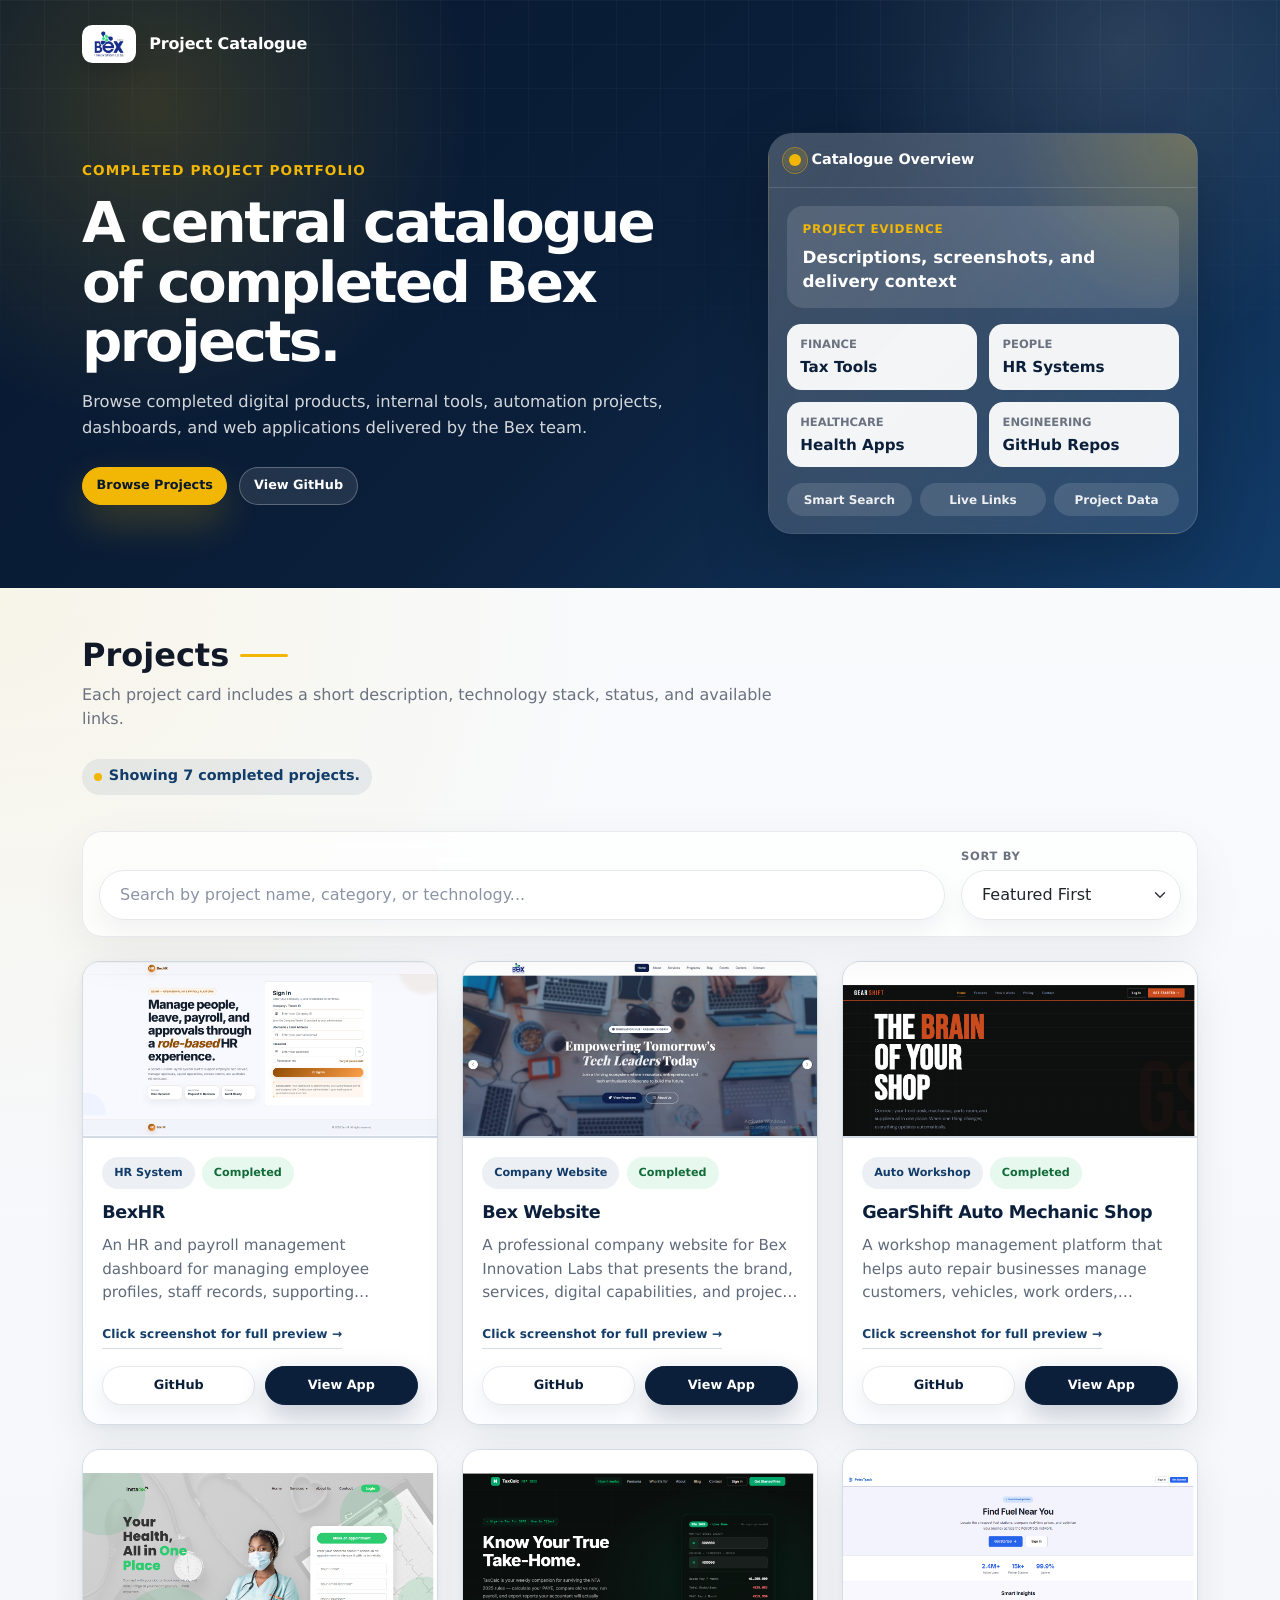
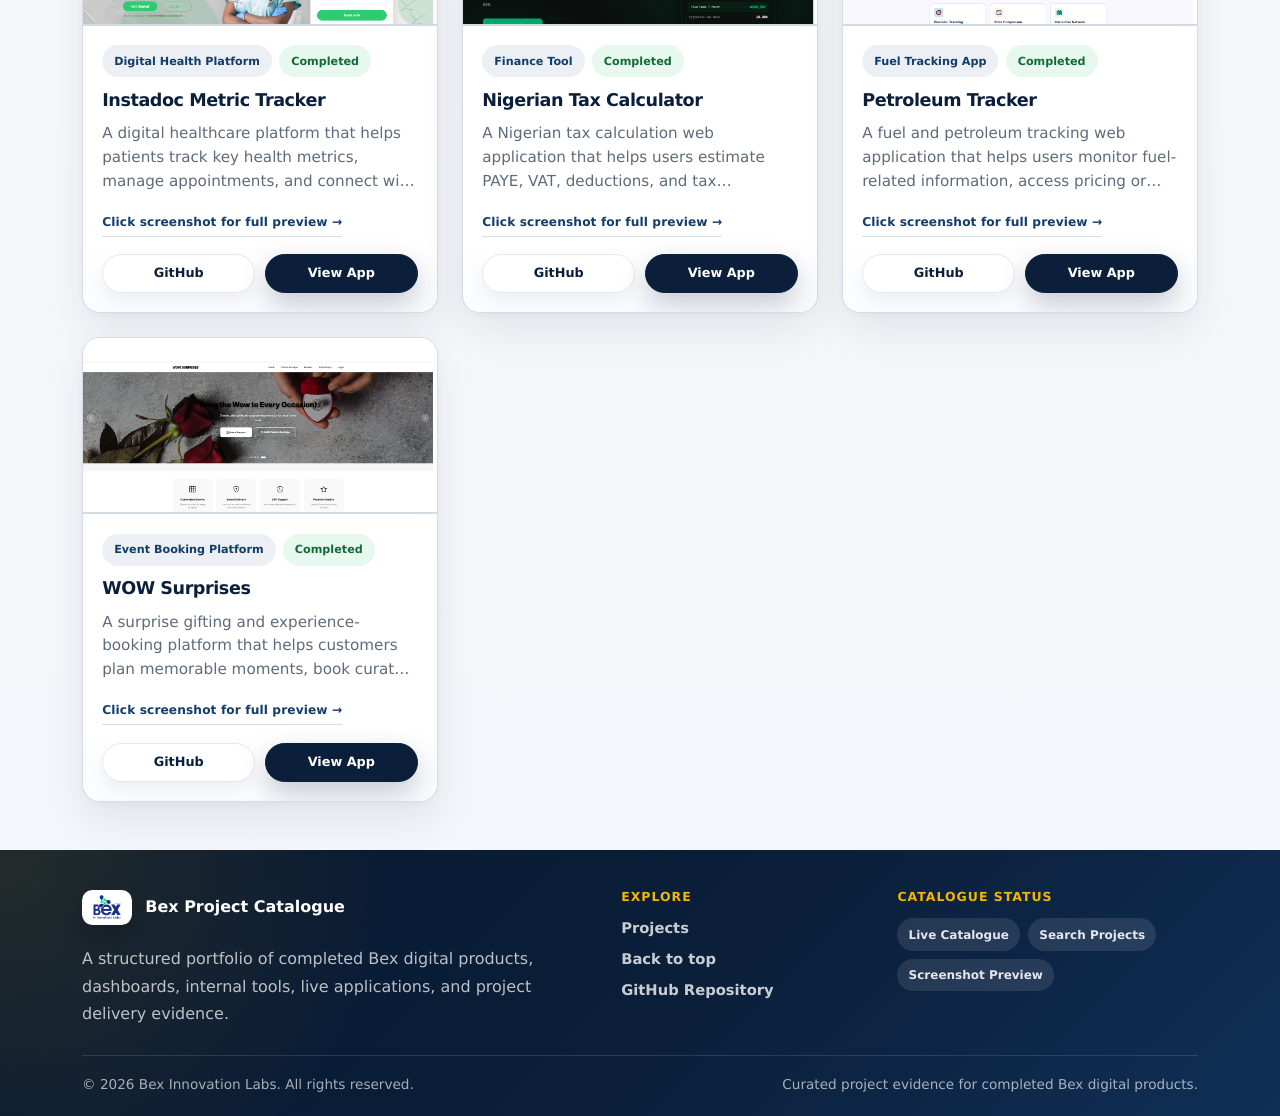
==== commit 787286ba: "Add Supabase catalogue admin dashboard" ====
--- a/index.html
+++ b/index.html
@@ -9,7 +9,7 @@
     <link rel="icon" type="image/svg+xml" href="assets/icons/favicon (1).png">
     <link rel="alternate icon" href="assets/icons/favicon.ico">
     <link rel="apple-touch-icon" sizes="180x180" href="assets/icons/apple-touch-icon.png">
-    <link rel="manifest" href="assets/icons/site.webmanifest">
+    <!-- <link rel="manifest" href="assets/icons/site.webmanifest"> -->
     <meta name="theme-color" content="#0b1f3a">
 
     <!-- Bootstrap CSS -->
@@ -50,6 +50,18 @@
                             Browse completed digital products, internal tools, automation projects,
                             dashboards, and web applications delivered by the Bex team.
                         </p>
+
+                        <div class="hero-action-row" aria-label="Catalogue actions">
+                            <a href="#projects" class="project-action-link project-action-link--hero-primary">
+                                Browse Projects
+                            </a>
+
+                            <a href="https://github.com/Bex-Labs"
+                                class="project-action-link project-action-link--hero-secondary" target="_blank"
+                                rel="noopener noreferrer">
+                                View GitHub
+                            </a>
+                        </div>
                     </div>
 
                     <div class="col-lg-5">
@@ -109,6 +121,10 @@
                         Each project card includes a short description, technology stack,
                         status, and available links.
                     </p>
+
+                    <p id="projectResultSummary" class="project-result-summary">
+                        Loading completed projects...
+                    </p>
                 </div>
 
                 <div class="project-toolbar mb-4">
@@ -127,10 +143,9 @@
                         </label>
 
                         <select id="projectSortSelect" class="form-select project-sort-select">
-                            <option value="recommended">Recommended</option>
+                            <option value="recommended">Featured First</option>
                             <option value="name">Name A-Z</option>
                             <option value="category">Category A-Z</option>
-                            <option value="status">Status</option>
                         </select>
                     </div>
                 </div>
@@ -209,68 +224,71 @@
         </section>
     </main>
 
-<footer class="site-footer">
-  <div class="container">
-    <div class="footer-main">
-      <div class="footer-brand-block">
-        <a class="footer-brand" href="index.html" aria-label="Bex Project Catalogue Home">
-          <span class="footer-logo-wrap">
-            <img
-              src="assets/images/bex-logo.png"
-              alt="Bex Innovation Labs logo"
-              class="footer-logo"
-            >
-          </span>
-
-          <span>Bex Project Catalogue</span>
-        </a>
-
-        <p class="footer-description">
-          A structured portfolio of Bex digital products, dashboards, internal tools,
-          live applications, and active development projects.
-        </p>
-      </div>
-
-      <div class="footer-links-block">
-        <h2 class="footer-heading">Explore</h2>
-
-        <nav class="footer-links" aria-label="Footer navigation">
-          <a href="#projects">Projects</a>
-          <a href="#top">Back to top</a>
-          <a href="https://github.com/Bex-Labs" target="_blank" rel="noopener noreferrer">
-            GitHub Repository
-          </a>
-        </nav>
-      </div>
-
-      <div class="footer-status-block">
-        <h2 class="footer-heading">Catalogue Status</h2>
-
-        <div class="footer-status-list">
-          <span>Live Catalogue</span>
-          <span>Search Projects</span>
-          <span>Screenshot Preview</span>
+    <footer class="site-footer">
+        <div class="container">
+            <div class="footer-main">
+                <div class="footer-brand-block">
+                    <a class="footer-brand" href="index.html" aria-label="Bex Project Catalogue Home">
+                        <span class="footer-logo-wrap">
+                            <img src="assets/images/bex-logo.png" alt="Bex Innovation Labs logo" class="footer-logo">
+                        </span>
+
+                        <span>Bex Project Catalogue</span>
+                    </a>
+
+                    <p class="footer-description">
+                        A structured portfolio of completed Bex digital products, dashboards,
+                        internal tools, live applications, and project delivery evidence.
+                    </p>
+                </div>
+
+                <div class="footer-links-block">
+                    <h2 class="footer-heading">Explore</h2>
+
+                    <nav class="footer-links" aria-label="Footer navigation">
+                        <a href="#projects">Projects</a>
+                        <a href="#top">Back to top</a>
+                        <a href="https://github.com/Bex-Labs" target="_blank" rel="noopener noreferrer">
+                            GitHub Repository
+                        </a>
+                    </nav>
+                </div>
+
+                <div class="footer-status-block">
+                    <h2 class="footer-heading">Catalogue Status</h2>
+
+                    <div class="footer-status-list">
+                        <span>Live Catalogue</span>
+                        <span>Search Projects</span>
+                        <span>Screenshot Preview</span>
+                    </div>
+                </div>
+            </div>
+
+            <div class="footer-bottom">
+                <p class="mb-0">
+                    &copy; <span id="currentYear"></span> Bex Innovation Labs. All rights reserved.
+                </p>
+
+                <p class="mb-0">
+                    Curated project evidence for completed Bex digital products.
+                </p>
+            </div>
         </div>
-      </div>
-    </div>
-
-    <div class="footer-bottom">
-      <p class="mb-0">
-        &copy; <span id="currentYear"></span> Bex Innovation Labs. All rights reserved.
-      </p>
-
-      <p class="mb-0">
-        Built as a lightweight project catalogue.
-      </p>
-    </div>
-  </div>
-</footer>
+    </footer>
 
     <!-- Bootstrap JS -->
     <script src="https://cdn.jsdelivr.net/npm/bootstrap@5.3.3/dist/js/bootstrap.bundle.min.js">
     </script>
 
     <!-- Custom JS -->
+    <!-- Supabase JS -->
+    <script src="https://cdn.jsdelivr.net/npm/@supabase/supabase-js@2"></script>
+
+    <!-- Supabase Config -->
+    <script src="assets/js/supabase-config.js"></script>
+
+    <!-- Custom JS -->
     <script src="assets/js/app.js"></script>
 </body>
 
--- a/assets/css/styles.css
+++ b/assets/css/styles.css
@@ -1,640 +1,640 @@
 :root {
-    --color-primary: #0b1f3a;
-    --color-secondary: #123c69;
-    --color-accent: #f2b705;
-    --color-light: #f8f9fa;
-    --color-dark: #111827;
-    --color-muted: #6b7280;
-    --border-soft: #e5e7eb;
+  --color-primary: #0b1f3a;
+  --color-secondary: #123c69;
+  --color-accent: #f2b705;
+  --color-light: #f8f9fa;
+  --color-dark: #111827;
+  --color-muted: #6b7280;
+  --border-soft: #e5e7eb;
 }
 
 body {
-    font-family: Arial, Helvetica, sans-serif;
-    color: var(--color-dark);
-    background-color: var(--color-light);
+  font-family: Arial, Helvetica, sans-serif;
+  color: var(--color-dark);
+  background-color: var(--color-light);
 }
 
 .site-header {
-    background: linear-gradient(135deg, var(--color-primary), var(--color-secondary));
-    color: #ffffff;
+  background: linear-gradient(135deg, var(--color-primary), var(--color-secondary));
+  color: #ffffff;
 }
 
 .navbar {
-    background-color: transparent;
+  background-color: transparent;
 }
 
 .hero-section {
-    padding: 5rem 0;
+  padding: 5rem 0;
 }
 
 .eyebrow-text {
-    margin-bottom: 0.75rem;
-    color: var(--color-accent);
-    font-size: 0.85rem;
-    font-weight: 700;
-    letter-spacing: 0.08em;
-    text-transform: uppercase;
+  margin-bottom: 0.75rem;
+  color: var(--color-accent);
+  font-size: 0.85rem;
+  font-weight: 700;
+  letter-spacing: 0.08em;
+  text-transform: uppercase;
 }
 
 .hero-title {
-    max-width: 760px;
-    font-size: clamp(2.25rem, 5vw, 4.5rem);
-    font-weight: 800;
-    line-height: 1.05;
+  max-width: 760px;
+  font-size: clamp(2.25rem, 5vw, 4.5rem);
+  font-weight: 800;
+  line-height: 1.05;
 }
 
 .hero-description {
-    max-width: 680px;
-    margin-top: 1.25rem;
-    color: rgba(255, 255, 255, 0.82);
-    font-size: 1.1rem;
-    line-height: 1.7;
+  max-width: 680px;
+  margin-top: 1.25rem;
+  color: rgba(255, 255, 255, 0.82);
+  font-size: 1.1rem;
+  line-height: 1.7;
 }
 
 .section-title {
-    font-weight: 800;
+  font-weight: 800;
 }
 
 .section-description {
-    max-width: 700px;
-    color: var(--color-muted);
+  max-width: 700px;
+  color: var(--color-muted);
 }
 
 .project-card {
-    height: 100%;
-    border: 1px solid var(--border-soft);
-    border-radius: 1rem;
-    overflow: hidden;
-    background-color: #ffffff;
-    box-shadow: 0 12px 30px rgba(17, 24, 39, 0.06);
-    transition: transform 0.2s ease, box-shadow 0.2s ease;
+  height: 100%;
+  border: 1px solid var(--border-soft);
+  border-radius: 1rem;
+  overflow: hidden;
+  background-color: #ffffff;
+  box-shadow: 0 12px 30px rgba(17, 24, 39, 0.06);
+  transition: transform 0.2s ease, box-shadow 0.2s ease;
 }
 
 .project-card:hover {
-    transform: translateY(-4px);
-    box-shadow: 0 18px 45px rgba(17, 24, 39, 0.1);
+  transform: translateY(-4px);
+  box-shadow: 0 18px 45px rgba(17, 24, 39, 0.1);
 }
 
 .project-image {
-    width: 100%;
-    height: 220px;
-    object-fit: cover;
-    background-color: #e5e7eb;
+  width: 100%;
+  height: 220px;
+  object-fit: cover;
+  background-color: #e5e7eb;
 }
 
 .project-card-body {
-    padding: 1.5rem;
+  padding: 1.5rem;
 }
 
 .project-category {
-    display: inline-flex;
-    margin-bottom: 0.75rem;
-    padding: 0.35rem 0.7rem;
-    border-radius: 999px;
-    background-color: rgba(242, 183, 5, 0.15);
-    color: #8a6500;
-    font-size: 0.75rem;
-    font-weight: 700;
+  display: inline-flex;
+  margin-bottom: 0.75rem;
+  padding: 0.35rem 0.7rem;
+  border-radius: 999px;
+  background-color: rgba(242, 183, 5, 0.15);
+  color: #8a6500;
+  font-size: 0.75rem;
+  font-weight: 700;
 }
 
 .project-title {
-    margin-bottom: 0.75rem;
-    font-size: 1.25rem;
-    font-weight: 800;
+  margin-bottom: 0.75rem;
+  font-size: 1.25rem;
+  font-weight: 800;
 }
 
 .project-description {
-    color: var(--color-muted);
-    line-height: 1.6;
+  color: var(--color-muted);
+  line-height: 1.6;
 }
 
 .tech-list {
-    display: flex;
-    flex-wrap: wrap;
-    gap: 0.5rem;
-    margin-top: 1rem;
+  display: flex;
+  flex-wrap: wrap;
+  gap: 0.5rem;
+  margin-top: 1rem;
 }
 
 .tech-badge {
-    padding: 0.35rem 0.65rem;
-    border-radius: 999px;
-    background-color: #eef2ff;
-    color: #3730a3;
-    font-size: 0.75rem;
-    font-weight: 600;
+  padding: 0.35rem 0.65rem;
+  border-radius: 999px;
+  background-color: #eef2ff;
+  color: #3730a3;
+  font-size: 0.75rem;
+  font-weight: 600;
 }
 
 .project-actions {
-    display: flex;
-    gap: 0.75rem;
-    margin-top: 1.5rem;
+  display: flex;
+  gap: 0.75rem;
+  margin-top: 1.5rem;
 }
 
 .site-footer {
-    background-color: var(--color-primary);
-    color: rgba(255, 255, 255, 0.75);
+  background-color: var(--color-primary);
+  color: rgba(255, 255, 255, 0.75);
 }
 
 .project-card {
-    display: flex;
-    flex-direction: column;
+  display: flex;
+  flex-direction: column;
 }
 
 .project-image {
-    display: block;
-    height: 210px;
-    object-fit: cover;
-    object-position: top center;
+  display: block;
+  height: 210px;
+  object-fit: cover;
+  object-position: top center;
 }
 
 .project-card-body {
-    display: flex;
-    flex: 1;
-    flex-direction: column;
+  display: flex;
+  flex: 1;
+  flex-direction: column;
 }
 
 .project-meta {
-    display: flex;
-    flex-wrap: wrap;
-    gap: 0.5rem;
-    margin-bottom: 0.9rem;
+  display: flex;
+  flex-wrap: wrap;
+  gap: 0.5rem;
+  margin-bottom: 0.9rem;
 }
 
 .project-category,
 .project-status {
-    display: inline-flex;
-    align-items: center;
-    width: fit-content;
-    padding: 0.35rem 0.7rem;
-    border-radius: 999px;
-    font-size: 0.75rem;
-    font-weight: 700;
+  display: inline-flex;
+  align-items: center;
+  width: fit-content;
+  padding: 0.35rem 0.7rem;
+  border-radius: 999px;
+  font-size: 0.75rem;
+  font-weight: 700;
 }
 
 .project-status {
-    background-color: #e7f8ee;
-    color: #116b39;
+  background-color: #e7f8ee;
+  color: #116b39;
 }
 
 .project-actions {
-    margin-top: auto;
-    padding-top: 1.5rem;
+  margin-top: auto;
+  padding-top: 1.5rem;
 }
 
 .project-actions .btn {
-    font-weight: 600;
+  font-weight: 600;
 }
 
 .project-actions .btn[aria-disabled="true"] {
-    pointer-events: none;
-    opacity: 0.55;
+  pointer-events: none;
+  opacity: 0.55;
 }
 
 @media (max-width: 767.98px) {
-    .project-image {
-        height: 190px;
-    }
-
-    .hero-section {
-        padding: 3.5rem 0;
-    }
+  .project-image {
+    height: 190px;
+  }
+
+  .hero-section {
+    padding: 3.5rem 0;
+  }
 }
 
 .brand-lockup {
-    display: inline-flex;
-    align-items: center;
-    gap: 0.85rem;
-    text-decoration: none;
+  display: inline-flex;
+  align-items: center;
+  gap: 0.85rem;
+  text-decoration: none;
 }
 
 .brand-logo-wrap {
-    display: inline-flex;
-    align-items: center;
-    justify-content: center;
-    width: 4.25rem;
-    height: 2.9rem;
-    padding: 0.25rem 0.3rem;
-    border-radius: 0.75rem;
-    background-color: #ffffff;
-    box-shadow: 0 8px 20px rgba(0, 0, 0, 0.12);
+  display: inline-flex;
+  align-items: center;
+  justify-content: center;
+  width: 4.25rem;
+  height: 2.9rem;
+  padding: 0.25rem 0.3rem;
+  border-radius: 0.75rem;
+  background-color: #ffffff;
+  box-shadow: 0 8px 20px rgba(0, 0, 0, 0.12);
 }
 
 .brand-logo {
-    max-width: 100%;
-    max-height: 100%;
-    object-fit: contain;
+  max-width: 100%;
+  max-height: 100%;
+  object-fit: contain;
 }
 
 .brand-text {
-    color: #ffffff;
-    font-size: 1rem;
-    font-weight: 800;
-    letter-spacing: -0.01em;
+  color: #ffffff;
+  font-size: 1rem;
+  font-weight: 800;
+  letter-spacing: -0.01em;
 }
 
 @media (max-width: 575.98px) {
-    .brand-logo-wrap {
-        width: 3.9rem;
-        height: 2.6rem;
-    }
-
-    .brand-text {
-        font-size: 0.95rem;
-    }
+  .brand-logo-wrap {
+    width: 3.9rem;
+    height: 2.6rem;
+  }
+
+  .brand-text {
+    font-size: 0.95rem;
+  }
 }
 
 .project-toolbar {
-    display: grid;
-    grid-template-columns: minmax(0, 1fr) 220px;
-    gap: 1rem;
-    align-items: end;
+  display: grid;
+  grid-template-columns: minmax(0, 1fr) 220px;
+  gap: 1rem;
+  align-items: end;
 }
 
 .project-search-form {
-    min-width: 0;
+  min-width: 0;
 }
 
 .project-search-input,
 .project-sort-select {
-    min-height: 3rem;
-    border: 1px solid var(--border-soft);
-    border-radius: 999px;
-    padding: 0.75rem 1.25rem;
-    box-shadow: 0 10px 25px rgba(17, 24, 39, 0.05);
+  min-height: 3rem;
+  border: 1px solid var(--border-soft);
+  border-radius: 999px;
+  padding: 0.75rem 1.25rem;
+  box-shadow: 0 10px 25px rgba(17, 24, 39, 0.05);
 }
 
 .project-search-input:focus,
 .project-sort-select:focus {
-    border-color: var(--color-secondary);
-    box-shadow: 0 0 0 0.2rem rgba(18, 60, 105, 0.15);
+  border-color: var(--color-secondary);
+  box-shadow: 0 0 0 0.2rem rgba(18, 60, 105, 0.15);
 }
 
 .project-sort-label {
-    display: block;
-    margin-bottom: 0.35rem;
-    color: var(--color-muted);
-    font-size: 0.78rem;
-    font-weight: 800;
-    text-transform: uppercase;
-    letter-spacing: 0.06em;
+  display: block;
+  margin-bottom: 0.35rem;
+  color: var(--color-muted);
+  font-size: 0.78rem;
+  font-weight: 800;
+  text-transform: uppercase;
+  letter-spacing: 0.06em;
 }
 
 @media (max-width: 767.98px) {
-    .project-toolbar {
-        grid-template-columns: 1fr;
-    }
-
-    .project-sort-wrap {
-        max-width: 100%;
-    }
+  .project-toolbar {
+    grid-template-columns: 1fr;
+  }
+
+  .project-sort-wrap {
+    max-width: 100%;
+  }
 }
 
 .project-empty-state {
-    margin-top: 2rem;
-    padding: 2.5rem;
-    border: 1px dashed var(--border-soft);
-    border-radius: 1rem;
-    background-color: #ffffff;
-    text-align: center;
+  margin-top: 2rem;
+  padding: 2.5rem;
+  border: 1px dashed var(--border-soft);
+  border-radius: 1rem;
+  background-color: #ffffff;
+  text-align: center;
 }
 
 .project-empty-state h3 {
-    margin-bottom: 0.5rem;
-    font-size: 1.25rem;
-    font-weight: 800;
+  margin-bottom: 0.5rem;
+  font-size: 1.25rem;
+  font-weight: 800;
 }
 
 .project-empty-state p {
-    margin-bottom: 0;
-    color: var(--color-muted);
+  margin-bottom: 0;
+  color: var(--color-muted);
 }
 
 .hero-preview-card {
-    position: relative;
-    overflow: hidden;
-    border: 1px solid rgba(255, 255, 255, 0.16);
-    border-radius: 1.5rem;
-    background:
-        radial-gradient(circle at top right, rgba(242, 183, 5, 0.24), transparent 32%),
-        rgba(255, 255, 255, 0.08);
-    box-shadow: 0 24px 70px rgba(0, 0, 0, 0.22);
-    backdrop-filter: blur(14px);
+  position: relative;
+  overflow: hidden;
+  border: 1px solid rgba(255, 255, 255, 0.16);
+  border-radius: 1.5rem;
+  background:
+    radial-gradient(circle at top right, rgba(242, 183, 5, 0.24), transparent 32%),
+    rgba(255, 255, 255, 0.08);
+  box-shadow: 0 24px 70px rgba(0, 0, 0, 0.22);
+  backdrop-filter: blur(14px);
 }
 
 .hero-preview-card::before {
-    content: "";
-    position: absolute;
-    inset: 0;
-    background: linear-gradient(135deg,
-            rgba(255, 255, 255, 0.16),
-            rgba(255, 255, 255, 0.03));
-    pointer-events: none;
+  content: "";
+  position: absolute;
+  inset: 0;
+  background: linear-gradient(135deg,
+      rgba(255, 255, 255, 0.16),
+      rgba(255, 255, 255, 0.03));
+  pointer-events: none;
 }
 
 .hero-preview-header {
-    position: relative;
-    display: flex;
-    align-items: center;
-    gap: 0.65rem;
-    padding: 1rem 1.25rem;
-    border-bottom: 1px solid rgba(255, 255, 255, 0.14);
+  position: relative;
+  display: flex;
+  align-items: center;
+  gap: 0.65rem;
+  padding: 1rem 1.25rem;
+  border-bottom: 1px solid rgba(255, 255, 255, 0.14);
 }
 
 .hero-preview-dot {
-    width: 0.75rem;
-    height: 0.75rem;
-    border-radius: 999px;
-    background-color: var(--color-accent);
-    box-shadow: 0 0 0 0.35rem rgba(242, 183, 5, 0.16);
+  width: 0.75rem;
+  height: 0.75rem;
+  border-radius: 999px;
+  background-color: var(--color-accent);
+  box-shadow: 0 0 0 0.35rem rgba(242, 183, 5, 0.16);
 }
 
 .hero-preview-title {
-    color: #ffffff;
-    font-size: 0.9rem;
-    font-weight: 800;
+  color: #ffffff;
+  font-size: 0.9rem;
+  font-weight: 800;
 }
 
 .hero-preview-body {
-    position: relative;
-    padding: 1.25rem;
+  position: relative;
+  padding: 1.25rem;
 }
 
 .hero-preview-feature {
-    padding: 1rem;
-    border-radius: 1rem;
-    background-color: rgba(255, 255, 255, 0.12);
+  padding: 1rem;
+  border-radius: 1rem;
+  background-color: rgba(255, 255, 255, 0.12);
 }
 
 .hero-preview-feature .feature-label {
-    display: block;
-    margin-bottom: 0.4rem;
-    color: var(--color-accent);
-    font-size: 0.75rem;
-    font-weight: 800;
-    letter-spacing: 0.06em;
-    text-transform: uppercase;
+  display: block;
+  margin-bottom: 0.4rem;
+  color: var(--color-accent);
+  font-size: 0.75rem;
+  font-weight: 800;
+  letter-spacing: 0.06em;
+  text-transform: uppercase;
 }
 
 .hero-preview-feature strong {
-    display: block;
-    color: #ffffff;
-    font-size: 1.05rem;
-    line-height: 1.45;
+  display: block;
+  color: #ffffff;
+  font-size: 1.05rem;
+  line-height: 1.45;
 }
 
 .hero-preview-grid {
-    display: grid;
-    grid-template-columns: repeat(2, 1fr);
-    gap: 0.75rem;
-    margin-top: 1rem;
+  display: grid;
+  grid-template-columns: repeat(2, 1fr);
+  gap: 0.75rem;
+  margin-top: 1rem;
 }
 
 .hero-preview-mini-card {
-    padding: 0.9rem;
-    border-radius: 0.9rem;
-    background-color: rgba(255, 255, 255, 0.94);
+  padding: 0.9rem;
+  border-radius: 0.9rem;
+  background-color: rgba(255, 255, 255, 0.94);
 }
 
 .hero-preview-mini-card span {
-    display: block;
-    margin-bottom: 0.25rem;
-    color: var(--color-muted);
-    font-size: 0.72rem;
-    font-weight: 700;
-    text-transform: uppercase;
+  display: block;
+  margin-bottom: 0.25rem;
+  color: var(--color-muted);
+  font-size: 0.72rem;
+  font-weight: 700;
+  text-transform: uppercase;
 }
 
 .hero-preview-mini-card strong {
-    display: block;
-    color: var(--color-primary);
-    font-size: 0.95rem;
-    line-height: 1.25;
+  display: block;
+  color: var(--color-primary);
+  font-size: 0.95rem;
+  line-height: 1.25;
 }
 
 .hero-preview-footer {
-    display: flex;
-    flex-wrap: wrap;
-    gap: 0.55rem;
-    margin-top: 1rem;
+  display: flex;
+  flex-wrap: wrap;
+  gap: 0.55rem;
+  margin-top: 1rem;
 }
 
 .hero-preview-footer span {
-    display: inline-flex;
-    padding: 0.45rem 0.65rem;
-    border-radius: 999px;
-    background-color: rgba(255, 255, 255, 0.12);
-    color: rgba(255, 255, 255, 0.9);
-    font-size: 0.75rem;
-    font-weight: 700;
+  display: inline-flex;
+  padding: 0.45rem 0.65rem;
+  border-radius: 999px;
+  background-color: rgba(255, 255, 255, 0.12);
+  color: rgba(255, 255, 255, 0.9);
+  font-size: 0.75rem;
+  font-weight: 700;
 }
 
 @media (max-width: 991.98px) {
-    .hero-preview-card {
-        max-width: 540px;
-    }
+  .hero-preview-card {
+    max-width: 540px;
+  }
 }
 
 .project-image-button {
-    display: block;
-    width: 100%;
-    padding: 0;
-    border: 0;
-    background: transparent;
-    cursor: zoom-in;
+  display: block;
+  width: 100%;
+  padding: 0;
+  border: 0;
+  background: transparent;
+  cursor: zoom-in;
 }
 
 .project-image-button:focus-visible {
-    outline: 3px solid var(--color-accent);
-    outline-offset: 4px;
+  outline: 3px solid var(--color-accent);
+  outline-offset: 4px;
 }
 
 .project-image-button .project-image {
-    transition: transform 0.25s ease, filter 0.25s ease;
+  transition: transform 0.25s ease, filter 0.25s ease;
 }
 
 .project-image-button:hover .project-image {
-    transform: scale(1.025);
-    filter: brightness(0.94);
+  transform: scale(1.025);
+  filter: brightness(0.94);
 }
 
 .project-category,
 .project-status {
-    min-height: 2.25rem;
-    padding: 0.45rem 0.8rem;
-    border-radius: 999px;
-    font-size: 0.75rem;
-    font-weight: 800;
-    line-height: 1;
-    white-space: nowrap;
+  min-height: 2.25rem;
+  padding: 0.45rem 0.8rem;
+  border-radius: 999px;
+  font-size: 0.75rem;
+  font-weight: 800;
+  line-height: 1;
+  white-space: nowrap;
 }
 
 .project-status {
-    background-color: #e7f8ee;
-    color: #116b39;
+  background-color: #e7f8ee;
+  color: #116b39;
 }
 
 .project-status--in-progress {
-    background-color: #fff4d6;
-    color: #8a5a00;
+  background-color: #fff4d6;
+  color: #8a5a00;
 }
 
 .project-status--completed {
-    background-color: #e7f8ee;
-    color: #116b39;
+  background-color: #e7f8ee;
+  color: #116b39;
 }
 
 .project-action-link {
-    display: inline-flex;
-    align-items: center;
-    justify-content: center;
-    min-height: 2.65rem;
-    padding: 0.65rem 1rem;
-    border-radius: 999px;
-    font-size: 0.85rem;
-    font-weight: 800;
-    text-decoration: none;
-    transition: transform 0.2s ease, box-shadow 0.2s ease, background-color 0.2s ease;
+  display: inline-flex;
+  align-items: center;
+  justify-content: center;
+  min-height: 2.65rem;
+  padding: 0.65rem 1rem;
+  border-radius: 999px;
+  font-size: 0.85rem;
+  font-weight: 800;
+  text-decoration: none;
+  transition: transform 0.2s ease, box-shadow 0.2s ease, background-color 0.2s ease;
 }
 
 .project-action-link:hover {
-    transform: translateY(-1px);
+  transform: translateY(-1px);
 }
 
 .project-action-link--secondary {
-    border: 1px solid var(--border-soft);
-    background-color: #ffffff;
-    color: var(--color-primary);
-    box-shadow: 0 8px 18px rgba(17, 24, 39, 0.06);
+  border: 1px solid var(--border-soft);
+  background-color: #ffffff;
+  color: var(--color-primary);
+  box-shadow: 0 8px 18px rgba(17, 24, 39, 0.06);
 }
 
 .project-action-link--secondary:hover {
-    border-color: var(--color-primary);
-    color: var(--color-primary);
-    box-shadow: 0 12px 24px rgba(17, 24, 39, 0.1);
+  border-color: var(--color-primary);
+  color: var(--color-primary);
+  box-shadow: 0 12px 24px rgba(17, 24, 39, 0.1);
 }
 
 .project-action-link--primary {
-    border: 1px solid var(--color-primary);
-    background-color: var(--color-primary);
-    color: #ffffff;
-    box-shadow: 0 12px 28px rgba(11, 31, 58, 0.22);
+  border: 1px solid var(--color-primary);
+  background-color: var(--color-primary);
+  color: #ffffff;
+  box-shadow: 0 12px 28px rgba(11, 31, 58, 0.22);
 }
 
 .project-action-link--primary:hover {
-    background-color: var(--color-secondary);
-    color: #ffffff;
-    box-shadow: 0 16px 34px rgba(11, 31, 58, 0.28);
+  background-color: var(--color-secondary);
+  color: #ffffff;
+  box-shadow: 0 16px 34px rgba(11, 31, 58, 0.28);
 }
 
 .project-action-link[aria-disabled="true"] {
-    pointer-events: none;
-    opacity: 0.5;
+  pointer-events: none;
+  opacity: 0.5;
 }
 
 .project-preview-content {
-    overflow: hidden;
-    border: 0;
-    border-radius: 1.4rem;
-    box-shadow: 0 28px 80px rgba(17, 24, 39, 0.28);
+  overflow: hidden;
+  border: 0;
+  border-radius: 1.4rem;
+  box-shadow: 0 28px 80px rgba(17, 24, 39, 0.28);
 }
 
 .project-preview-header {
-    align-items: flex-start;
-    padding: 1.25rem 1.5rem;
-    border-bottom: 1px solid var(--border-soft);
+  align-items: flex-start;
+  padding: 1.25rem 1.5rem;
+  border-bottom: 1px solid var(--border-soft);
 }
 
 .project-preview-kicker {
-    margin-bottom: 0.35rem;
-    color: var(--color-accent);
-    font-size: 0.78rem;
-    font-weight: 900;
-    letter-spacing: 0.08em;
-    text-transform: uppercase;
+  margin-bottom: 0.35rem;
+  color: var(--color-accent);
+  font-size: 0.78rem;
+  font-weight: 900;
+  letter-spacing: 0.08em;
+  text-transform: uppercase;
 }
 
 .project-preview-title {
-    color: var(--color-primary);
-    font-size: clamp(1.35rem, 2vw, 2rem);
-    font-weight: 900;
+  color: var(--color-primary);
+  font-size: clamp(1.35rem, 2vw, 2rem);
+  font-weight: 900;
 }
 
 .project-preview-close {
-    margin-top: 0.25rem;
+  margin-top: 0.25rem;
 }
 
 .project-preview-body {
-    display: grid;
-    grid-template-columns: minmax(0, 1.45fr) minmax(280px, 0.55fr);
-    gap: 1.5rem;
-    padding: 1.5rem;
+  display: grid;
+  grid-template-columns: minmax(0, 1.45fr) minmax(280px, 0.55fr);
+  gap: 1.5rem;
+  padding: 1.5rem;
 }
 
 .project-preview-image {
-    width: 100%;
-    max-height: 70vh;
-    object-fit: contain;
-    border: 1px solid var(--border-soft);
-    border-radius: 1rem;
-    background-color: #f3f4f6;
+  width: 100%;
+  max-height: 70vh;
+  object-fit: contain;
+  border: 1px solid var(--border-soft);
+  border-radius: 1rem;
+  background-color: #f3f4f6;
 }
 
 .project-preview-details {
-    display: flex;
-    flex-direction: column;
-    gap: 1rem;
+  display: flex;
+  flex-direction: column;
+  gap: 1rem;
 }
 
 .project-preview-status-row {
-    display: flex;
-    flex-wrap: wrap;
-    gap: 0.5rem;
+  display: flex;
+  flex-wrap: wrap;
+  gap: 0.5rem;
 }
 
 .project-preview-description {
-    margin-bottom: 0;
-    color: var(--color-muted);
-    line-height: 1.75;
+  margin-bottom: 0;
+  color: var(--color-muted);
+  line-height: 1.75;
 }
 
 .project-preview-actions {
+  margin-top: 0.5rem;
+  padding-top: 0;
+}
+
+@media (max-width: 991.98px) {
+  .project-preview-body {
+    grid-template-columns: 1fr;
+  }
+
+  .project-preview-image {
+    max-height: 55vh;
+  }
+}
+
+@media (max-width: 991.98px) {
+  .hero-preview-card {
+    max-width: 560px;
     margin-top: 0.5rem;
-    padding-top: 0;
-}
-
-@media (max-width: 991.98px) {
-    .project-preview-body {
-        grid-template-columns: 1fr;
-    }
-
-    .project-preview-image {
-        max-height: 55vh;
-    }
-}
-
-@media (max-width: 991.98px) {
-    .hero-preview-card {
-        max-width: 560px;
-        margin-top: 0.5rem;
-    }
+  }
 }
 
 @media (max-width: 575.98px) {
-    .hero-preview-body {
-        padding: 1rem;
-    }
-
-    .hero-preview-grid {
-        grid-template-columns: 1fr;
-    }
-
-    .hero-preview-feature strong {
-        font-size: 0.95rem;
-    }
-
-    .hero-preview-footer span {
-        font-size: 0.7rem;
-    }
+  .hero-preview-body {
+    padding: 1rem;
+  }
+
+  .hero-preview-grid {
+    grid-template-columns: 1fr;
+  }
+
+  .hero-preview-feature strong {
+    font-size: 0.95rem;
+  }
+
+  .hero-preview-footer span {
+    font-size: 0.7rem;
+  }
 }
 
 /* Surgical modal responsiveness fix */
@@ -704,9 +704,9 @@
     border-radius: 0.8rem;
   }
 
-  .project-action-link {
-    flex: 1 1 130px;
-  }
+.project-preview-actions .project-action-link {
+  flex: 1 1 130px;
+}
 }
 
 /* Surgical hero preview responsiveness fix */
@@ -828,6 +828,7 @@
 }
 
 @keyframes heroPulseDot {
+
   0%,
   100% {
     transform: scale(1);
@@ -864,6 +865,7 @@
 }
 
 @media (prefers-reduced-motion: reduce) {
+
   .hero-preview-card,
   .hero-preview-dot,
   .hero-preview-dot::after,
@@ -1464,4 +1466,3872 @@
   .footer-bottom {
     flex-direction: column;
   }
+}
+
+/* Hide technology pills on project cards only */
+.project-card .tech-list {
+  display: none;
+}
+
+.project-card .project-actions {
+  padding-top: 1.1rem;
+}
+
+/* Phase 2 admin page */
+.admin-page {
+  min-height: 100vh;
+  background:
+    radial-gradient(circle at top left, rgba(242, 183, 5, 0.1), transparent 30%),
+    linear-gradient(135deg, #07182f 0%, var(--color-primary) 55%, #102f56 100%);
+}
+
+.admin-shell {
+  min-height: 100vh;
+  padding: 2rem 1rem;
+}
+
+.admin-panel {
+  max-width: 980px;
+  margin: 0 auto;
+}
+
+.admin-header {
+  margin-bottom: 1.5rem;
+  color: #ffffff;
+}
+
+.admin-brand {
+  display: inline-flex;
+  align-items: center;
+  gap: 0.85rem;
+  color: #ffffff;
+  font-size: 1.15rem;
+  font-weight: 900;
+  text-decoration: none;
+}
+
+.admin-brand:hover {
+  color: #ffffff;
+}
+
+.admin-subtitle {
+  max-width: 620px;
+  margin: 1rem 0 0;
+  color: rgba(255, 255, 255, 0.72);
+  line-height: 1.7;
+}
+
+.admin-card {
+  padding: 1.5rem;
+  border: 1px solid rgba(203, 213, 225, 0.65);
+  border-radius: 1.25rem;
+  background-color: #ffffff;
+  box-shadow: 0 24px 70px rgba(0, 0, 0, 0.22);
+}
+
+.admin-card h1 {
+  margin-bottom: 0.5rem;
+  color: var(--color-primary);
+  font-size: 1.45rem;
+  font-weight: 900;
+}
+
+.admin-card p {
+  color: var(--color-muted);
+}
+
+.admin-card-heading {
+  display: flex;
+  justify-content: space-between;
+  gap: 1rem;
+  margin-bottom: 1.25rem;
+}
+
+.admin-form {
+  display: grid;
+  gap: 1rem;
+}
+
+.admin-form-grid {
+  grid-template-columns: repeat(2, minmax(0, 1fr));
+}
+
+.admin-form-full {
+  grid-column: 1 / -1;
+}
+
+.admin-form label {
+  display: block;
+  margin-bottom: 0.35rem;
+  color: var(--color-primary);
+  font-size: 0.82rem;
+  font-weight: 900;
+}
+
+.admin-form small {
+  display: block;
+  margin-top: 0.35rem;
+  color: var(--color-muted);
+}
+
+.admin-actions {
+  display: flex;
+  flex-wrap: wrap;
+  gap: 0.75rem;
+  margin-top: 0.5rem;
+}
+
+.admin-message {
+  margin-bottom: 1rem;
+  padding: 0.9rem 1rem;
+  border-radius: 0.9rem;
+  font-weight: 800;
+}
+
+.admin-message--success {
+  background-color: #e7f8ee;
+  color: #116b39;
+}
+
+.admin-message--error {
+  background-color: #fee2e2;
+  color: #991b1b;
+}
+
+.admin-message--info {
+  background-color: #eef2ff;
+  color: #3730a3;
+}
+
+@media (max-width: 767.98px) {
+  .admin-card-heading {
+    flex-direction: column;
+  }
+
+  .admin-form-grid {
+    grid-template-columns: 1fr;
+  }
+}
+
+/* Phase 2 admin UI polish */
+.admin-shell {
+  display: flex;
+  align-items: flex-start;
+  justify-content: center;
+  padding: 2.5rem 1rem;
+}
+
+.admin-panel {
+  width: min(100%, 1040px);
+}
+
+.admin-header {
+  display: flex;
+  align-items: center;
+  justify-content: space-between;
+  gap: 1.5rem;
+  margin-bottom: 1.5rem;
+}
+
+.admin-subtitle {
+  max-width: 560px;
+  margin-top: 0.75rem;
+}
+
+.admin-card {
+  padding: 0;
+  overflow: hidden;
+}
+
+.admin-card>h1,
+.admin-card>p,
+.admin-card>form,
+.admin-card-heading {
+  padding-left: 1.5rem;
+  padding-right: 1.5rem;
+}
+
+.admin-card>h1 {
+  padding-top: 1.5rem;
+}
+
+.admin-card>form {
+  padding-bottom: 1.5rem;
+}
+
+.admin-card-heading {
+  align-items: center;
+  padding-top: 1.5rem;
+  padding-bottom: 1rem;
+  border-bottom: 1px solid var(--border-soft);
+  background:
+    radial-gradient(circle at top right, rgba(242, 183, 5, 0.12), transparent 28%),
+    #ffffff;
+}
+
+.admin-card-heading h1 {
+  margin-bottom: 0.35rem;
+}
+
+.admin-card-heading p {
+  margin-bottom: 0;
+}
+
+.admin-form {
+  padding-top: 1.25rem;
+}
+
+.admin-form input,
+.admin-form textarea,
+.admin-form select {
+  min-height: 2.8rem;
+  border: 1px solid #d8dee8;
+  border-radius: 0.8rem;
+}
+
+.admin-form textarea {
+  min-height: 7rem;
+}
+
+.admin-form input:focus,
+.admin-form textarea:focus,
+.admin-form select:focus {
+  border-color: var(--color-secondary);
+  box-shadow: 0 0 0 0.2rem rgba(18, 60, 105, 0.12);
+}
+
+.admin-message {
+  border: 1px solid transparent;
+  box-shadow: 0 12px 30px rgba(15, 23, 42, 0.08);
+}
+
+.admin-message--success {
+  border-color: rgba(17, 107, 57, 0.18);
+}
+
+.admin-message--error {
+  border-color: rgba(153, 27, 27, 0.18);
+}
+
+.admin-message--info {
+  border-color: rgba(55, 48, 163, 0.18);
+}
+
+#loginPanel {
+  max-width: 680px;
+  margin: 0 auto;
+}
+
+#loginPanel .admin-form {
+  padding-top: 0.75rem;
+}
+
+#loginPanel button {
+  width: 100%;
+}
+
+#logoutButton {
+  flex: 0 0 auto;
+  min-width: 6.5rem;
+}
+
+@media (max-width: 767.98px) {
+  .admin-shell {
+    padding: 1.25rem 0.75rem;
+  }
+
+  .admin-header {
+    flex-direction: column;
+    align-items: flex-start;
+  }
+
+  .admin-card>h1,
+  .admin-card>p,
+  .admin-card>form,
+  .admin-card-heading {
+    padding-left: 1rem;
+    padding-right: 1rem;
+  }
+}
+
+/* Phase 2B admin project manager */
+.admin-project-manager {
+  padding: 1.5rem;
+  border-top: 1px solid var(--border-soft);
+  background:
+    radial-gradient(circle at top right, rgba(242, 183, 5, 0.08), transparent 30%),
+    #fbfcff;
+}
+
+.admin-project-manager-header {
+  display: flex;
+  align-items: flex-start;
+  justify-content: space-between;
+  gap: 1rem;
+  margin-bottom: 1rem;
+}
+
+.admin-project-manager-header h2 {
+  margin-bottom: 0.35rem;
+  color: var(--color-primary);
+  font-size: 1.15rem;
+  font-weight: 900;
+}
+
+.admin-project-manager-header p {
+  max-width: 620px;
+  margin-bottom: 0;
+  color: var(--color-muted);
+  line-height: 1.6;
+}
+
+.admin-project-list {
+  display: grid;
+  gap: 0.75rem;
+}
+
+.admin-project-item {
+  display: flex;
+  align-items: center;
+  justify-content: space-between;
+  gap: 1.25rem;
+  padding: 1rem;
+  border: 1px solid rgba(203, 213, 225, 0.82);
+  border-radius: 1rem;
+  background-color: #ffffff;
+  box-shadow: 0 10px 28px rgba(15, 23, 42, 0.06);
+}
+
+.admin-project-summary {
+  min-width: 0;
+}
+
+.admin-project-title-row {
+  display: flex;
+  flex-wrap: wrap;
+  align-items: center;
+  gap: 0.55rem;
+  margin-bottom: 0.35rem;
+}
+
+.admin-project-title-row h3 {
+  margin-bottom: 0;
+  color: var(--color-primary);
+  font-size: 1rem;
+  font-weight: 900;
+}
+
+.admin-project-summary p {
+  margin-bottom: 0;
+  color: var(--color-muted);
+  font-size: 0.88rem;
+}
+
+.admin-project-actions {
+  display: flex;
+  flex-wrap: wrap;
+  justify-content: flex-end;
+  gap: 0.5rem;
+}
+
+.admin-small-link,
+.admin-danger-button {
+  display: inline-flex;
+  align-items: center;
+  justify-content: center;
+  min-height: 2.1rem;
+  padding: 0.45rem 0.7rem;
+  border-radius: 999px;
+  font-size: 0.75rem;
+  font-weight: 900;
+  text-decoration: none;
+}
+
+.admin-small-link {
+  border: 1px solid rgba(11, 31, 58, 0.14);
+  background-color: #ffffff;
+  color: var(--color-primary);
+}
+
+.admin-small-link:hover {
+  color: var(--color-primary);
+  border-color: var(--color-primary);
+}
+
+.admin-danger-button {
+  border: 1px solid rgba(153, 27, 27, 0.18);
+  background-color: #fee2e2;
+  color: #991b1b;
+}
+
+.admin-danger-button:hover {
+  background-color: #fecaca;
+}
+
+.admin-project-empty {
+  margin-bottom: 0;
+  padding: 1rem;
+  border: 1px dashed rgba(203, 213, 225, 0.95);
+  border-radius: 1rem;
+  background-color: #ffffff;
+  color: var(--color-muted);
+  font-weight: 700;
+}
+
+.admin-project-empty--error {
+  border-color: rgba(153, 27, 27, 0.25);
+  color: #991b1b;
+}
+
+@media (max-width: 767.98px) {
+  .admin-project-manager {
+    padding: 1rem;
+  }
+
+  .admin-project-manager-header,
+  .admin-project-item {
+    flex-direction: column;
+    align-items: stretch;
+  }
+
+  .admin-project-actions {
+    justify-content: flex-start;
+  }
+}
+
+/* Phase 2B admin list scroll + view toggle */
+.admin-project-toolbar {
+  display: flex;
+  align-items: center;
+  gap: 0.75rem;
+}
+
+.admin-view-toggle {
+  display: inline-flex;
+  padding: 0.25rem;
+  border: 1px solid rgba(203, 213, 225, 0.9);
+  border-radius: 999px;
+  background-color: #ffffff;
+  box-shadow: 0 8px 20px rgba(15, 23, 42, 0.05);
+}
+
+.admin-view-button {
+  min-height: 2.1rem;
+  padding: 0.4rem 0.75rem;
+  border: 0;
+  border-radius: 999px;
+  background-color: transparent;
+  color: var(--color-muted);
+  font-size: 0.75rem;
+  font-weight: 900;
+}
+
+.admin-view-button.is-active {
+  background-color: var(--color-primary);
+  color: #ffffff;
+}
+
+.admin-project-list {
+  max-height: 34rem;
+  overflow-y: auto;
+  padding-right: 0.35rem;
+}
+
+.admin-project-list::-webkit-scrollbar {
+  width: 0.55rem;
+}
+
+.admin-project-list::-webkit-scrollbar-track {
+  border-radius: 999px;
+  background-color: #e5e7eb;
+}
+
+.admin-project-list::-webkit-scrollbar-thumb {
+  border-radius: 999px;
+  background-color: rgba(11, 31, 58, 0.35);
+}
+
+.admin-project-list--grid {
+  grid-template-columns: repeat(2, minmax(0, 1fr));
+}
+
+.admin-project-list--grid .admin-project-item {
+  flex-direction: column;
+  align-items: flex-start;
+}
+
+.admin-project-list--grid .admin-project-actions {
+  justify-content: flex-start;
+}
+
+.admin-project-list--list {
+  grid-template-columns: 1fr;
+}
+
+@media (max-width: 767.98px) {
+  .admin-project-toolbar {
+    width: 100%;
+    flex-direction: column;
+    align-items: stretch;
+  }
+
+  .admin-view-toggle {
+    justify-content: center;
+  }
+
+  .admin-project-list {
+    max-height: 28rem;
+  }
+
+  .admin-project-list--grid {
+    grid-template-columns: 1fr;
+  }
+}
+
+/* Admin project sort control */
+.admin-project-sort-wrap {
+  min-width: 170px;
+}
+
+.admin-project-sort-wrap label {
+  display: block;
+  margin-bottom: 0.3rem;
+  color: var(--color-muted);
+  font-size: 0.72rem;
+  font-weight: 900;
+  letter-spacing: 0.06em;
+  text-transform: uppercase;
+}
+
+.admin-project-sort-select {
+  min-height: 2.6rem;
+  border: 1px solid rgba(203, 213, 225, 0.9);
+  border-radius: 999px;
+  padding: 0.45rem 2.2rem 0.45rem 0.9rem;
+  color: var(--color-primary);
+  font-size: 0.85rem;
+  font-weight: 800;
+  box-shadow: 0 8px 20px rgba(15, 23, 42, 0.05);
+}
+
+.admin-project-sort-select:focus {
+  border-color: var(--color-secondary);
+  box-shadow: 0 0 0 0.2rem rgba(18, 60, 105, 0.12);
+}
+
+@media (max-width: 767.98px) {
+  .admin-project-sort-wrap {
+    width: 100%;
+  }
+}
+
+/* Surgical admin toolbar alignment fix */
+.admin-project-toolbar {
+  display: flex;
+  align-items: center;
+  justify-content: flex-end;
+  gap: 0.75rem;
+  flex-wrap: wrap;
+}
+
+.admin-project-sort-wrap {
+  display: inline-flex;
+  align-items: center;
+  gap: 0.5rem;
+  min-width: auto;
+}
+
+.admin-project-sort-wrap label {
+  margin-bottom: 0;
+  color: var(--color-muted);
+  font-size: 0.72rem;
+  font-weight: 900;
+  letter-spacing: 0.06em;
+  text-transform: uppercase;
+  white-space: nowrap;
+}
+
+.admin-project-sort-select {
+  min-width: 165px;
+}
+
+.admin-view-toggle,
+.admin-project-sort-select,
+#refreshProjectsButton {
+  min-height: 2.65rem;
+}
+
+@media (max-width: 767.98px) {
+  .admin-project-toolbar {
+    justify-content: flex-start;
+  }
+
+  .admin-project-sort-wrap {
+    width: 100%;
+    justify-content: space-between;
+  }
+
+  .admin-project-sort-select {
+    flex: 1;
+  }
+
+  .admin-view-toggle,
+  #refreshProjectsButton {
+    width: 100%;
+    justify-content: center;
+  }
+}
+
+/* Admin project manager aligned with public catalogue toolbar */
+.admin-project-manager {
+  padding: 1.5rem;
+  border-top: 1px solid var(--border-soft);
+  background:
+    radial-gradient(circle at top left, rgba(242, 183, 5, 0.08), transparent 28%),
+    linear-gradient(180deg, #f8fafc 0%, #f3f6fa 100%);
+}
+
+.admin-project-manager-header {
+  display: block;
+  margin-bottom: 1rem;
+}
+
+.admin-project-manager-header h2 {
+  position: relative;
+  display: inline-flex;
+  align-items: center;
+  gap: 0.65rem;
+  margin-bottom: 0.45rem;
+  color: var(--color-primary);
+  font-size: 1.35rem;
+  font-weight: 900;
+}
+
+.admin-project-manager-header h2::after {
+  content: "";
+  display: inline-block;
+  width: 2.75rem;
+  height: 0.2rem;
+  border-radius: 999px;
+  background-color: var(--color-accent);
+}
+
+.admin-project-manager-header p {
+  max-width: 760px;
+  margin-bottom: 0;
+  color: var(--color-muted);
+  line-height: 1.65;
+}
+
+.admin-project-controls {
+  display: grid;
+  grid-template-columns: minmax(0, 1fr) 210px auto auto;
+  gap: 0.75rem;
+  align-items: center;
+  margin-bottom: 1.1rem;
+  padding: 1rem;
+  border: 1px solid rgba(229, 231, 235, 0.85);
+  border-radius: 1.25rem;
+  background-color: rgba(255, 255, 255, 0.76);
+  box-shadow: 0 18px 50px rgba(17, 24, 39, 0.06);
+  backdrop-filter: blur(10px);
+}
+
+.admin-project-search-wrap {
+  min-width: 0;
+}
+
+.admin-project-search-input,
+.admin-project-sort-select {
+  min-height: 3rem;
+  border: 1px solid var(--border-soft);
+  border-radius: 999px;
+  padding: 0.75rem 1.25rem;
+  color: var(--color-primary);
+  font-weight: 700;
+  box-shadow: 0 10px 25px rgba(17, 24, 39, 0.05);
+}
+
+.admin-project-search-input:focus,
+.admin-project-sort-select:focus {
+  border-color: var(--color-secondary);
+  box-shadow: 0 0 0 0.2rem rgba(18, 60, 105, 0.15);
+}
+
+.admin-project-sort-wrap {
+  display: grid;
+  gap: 0.3rem;
+  min-width: 0;
+}
+
+.admin-project-sort-wrap label {
+  margin-bottom: 0;
+  color: var(--color-muted);
+  font-size: 0.72rem;
+  font-weight: 900;
+  letter-spacing: 0.06em;
+  text-transform: uppercase;
+  white-space: nowrap;
+}
+
+.admin-view-toggle {
+  align-self: end;
+  min-height: 3rem;
+}
+
+#refreshProjectsButton {
+  align-self: end;
+  min-height: 3rem;
+}
+
+@media (max-width: 991.98px) {
+  .admin-project-controls {
+    grid-template-columns: 1fr 1fr;
+  }
+
+  .admin-project-search-wrap {
+    grid-column: 1 / -1;
+  }
+}
+
+@media (max-width: 575.98px) {
+  .admin-project-manager {
+    padding: 1rem;
+  }
+
+  .admin-project-controls {
+    grid-template-columns: 1fr;
+    padding: 0.85rem;
+    border-radius: 1rem;
+  }
+
+  .admin-view-toggle,
+  #refreshProjectsButton {
+    width: 100%;
+    justify-content: center;
+  }
+}
+
+/* Surgical admin project alignment fix */
+.admin-project-manager {
+  padding-left: 1.5rem;
+  padding-right: 1.5rem;
+}
+
+.admin-project-controls,
+.admin-project-list {
+  width: 100%;
+  max-width: 100%;
+}
+
+.admin-project-list {
+  padding-right: 0.35rem;
+}
+
+.admin-project-item {
+  width: 100%;
+  box-sizing: border-box;
+}
+
+@media (max-width: 575.98px) {
+  .admin-project-manager {
+    padding-left: 1rem;
+    padding-right: 1rem;
+  }
+}
+
+/* Force admin records to respect the same inset as the control bar */
+.admin-project-list {
+  padding-left: 0;
+  margin-left: 0;
+  margin-right: 0;
+}
+
+/* Surgical toolbar alignment fix for public and admin controls */
+.project-toolbar,
+.admin-project-controls {
+  align-items: end;
+}
+
+.project-search-form,
+.project-sort-wrap,
+.admin-project-search-wrap,
+.admin-project-sort-wrap {
+  display: grid;
+  gap: 0.3rem;
+}
+
+.project-control-label,
+.project-sort-label,
+.admin-control-label,
+.admin-project-sort-wrap label {
+  margin-bottom: 0;
+  color: var(--color-muted);
+  font-size: 0.72rem;
+  font-weight: 900;
+  letter-spacing: 0.06em;
+  text-transform: uppercase;
+  white-space: nowrap;
+}
+
+.project-search-input,
+.project-sort-select,
+.admin-project-search-input,
+.admin-project-sort-select {
+  min-height: 3rem;
+}
+
+.admin-view-toggle,
+#refreshProjectsButton {
+  align-self: end;
+  min-height: 3rem;
+}
+
+/* Admin command bar + project modal */
+.admin-command-bar {
+  display: flex;
+  flex-wrap: wrap;
+  gap: 0.75rem;
+  padding: 1rem 1.5rem;
+  border-bottom: 1px solid var(--border-soft);
+  background-color: #ffffff;
+}
+
+.admin-command-bar .project-action-link,
+.admin-actions .project-action-link,
+#logoutButton {
+  gap: 0.5rem;
+}
+
+.admin-project-dialog {
+  width: min(94vw, 920px);
+  max-height: calc(100dvh - 2rem);
+  padding: 0;
+  border: 1px solid rgba(203, 213, 225, 0.85);
+  border-radius: 1.25rem;
+  background-color: #ffffff;
+  box-shadow: 0 30px 90px rgba(0, 0, 0, 0.32);
+  overflow: hidden;
+}
+
+.admin-project-dialog::backdrop {
+  background-color: rgba(7, 24, 47, 0.72);
+  backdrop-filter: blur(6px);
+}
+
+.admin-project-dialog-header {
+  display: flex;
+  align-items: flex-start;
+  justify-content: space-between;
+  gap: 1rem;
+  padding: 1.25rem 1.5rem;
+  border-bottom: 1px solid var(--border-soft);
+  background:
+    radial-gradient(circle at top right, rgba(242, 183, 5, 0.12), transparent 30%),
+    #ffffff;
+}
+
+.admin-project-dialog-header h2 {
+  margin-bottom: 0.35rem;
+  color: var(--color-primary);
+  font-size: 1.3rem;
+  font-weight: 900;
+}
+
+.admin-project-dialog-header p {
+  margin-bottom: 0;
+  color: var(--color-muted);
+}
+
+.admin-project-dialog-close {
+  display: inline-grid;
+  place-items: center;
+  width: 2.3rem;
+  height: 2.3rem;
+  border: 1px solid rgba(203, 213, 225, 0.9);
+  border-radius: 999px;
+  background-color: #ffffff;
+  color: var(--color-primary);
+}
+
+.admin-project-dialog-close:hover {
+  border-color: var(--color-primary);
+}
+
+.admin-project-dialog .admin-form {
+  max-height: calc(100dvh - 8rem);
+  overflow-y: auto;
+  padding: 1.5rem;
+}
+
+/* Hide any leftover Android-style UI if old markup still exists temporarily */
+.admin-command-bar--tiles,
+.admin-command-tile,
+.admin-project-list-header {
+  display: none !important;
+}
+
+/* Clean admin project card-list layout */
+.admin-project-item {
+  display: flex;
+  align-items: center;
+  justify-content: space-between;
+  gap: 1.25rem;
+  width: 100%;
+}
+
+.admin-project-summary {
+  min-width: 0;
+  grid-column: auto;
+}
+
+.admin-project-actions {
+  display: flex;
+  flex-wrap: wrap;
+  justify-content: flex-end;
+  gap: 0.5rem;
+  grid-column: auto;
+}
+
+.admin-project-title-row {
+  display: flex;
+  flex-wrap: wrap;
+  align-items: center;
+  gap: 0.55rem;
+  margin-bottom: 0.35rem;
+}
+
+.admin-edit-button {
+  border: 1px solid rgba(55, 48, 163, 0.16);
+  background-color: #eef2ff;
+  color: #3730a3;
+}
+
+.admin-edit-button:hover {
+  border-color: #3730a3;
+  background-color: #e0e7ff;
+  color: #3730a3;
+}
+
+@media (max-width: 767.98px) {
+  .admin-project-item {
+    flex-direction: column;
+    align-items: stretch;
+  }
+
+  .admin-project-actions {
+    justify-content: flex-start;
+  }
+
+  .admin-command-bar .project-action-link {
+    width: 100%;
+  }
+}
+
+/* Admin recycle bin */
+.admin-project-dialog--compact {
+  width: min(94vw, 680px);
+}
+
+.admin-dialog-body {
+  display: grid;
+  gap: 1rem;
+  padding: 1.5rem;
+}
+
+.admin-recycle-list {
+  display: grid;
+  gap: 0.75rem;
+  max-height: 28rem;
+  overflow-y: auto;
+  padding-right: 0.25rem;
+}
+
+.admin-recycle-item {
+  display: flex;
+  align-items: center;
+  justify-content: space-between;
+  gap: 1rem;
+  padding: 1rem;
+  border: 1px solid rgba(203, 213, 225, 0.82);
+  border-radius: 1rem;
+  background-color: #ffffff;
+  box-shadow: 0 10px 28px rgba(15, 23, 42, 0.06);
+}
+
+.admin-recycle-summary {
+  min-width: 0;
+}
+
+.admin-recycle-summary h3 {
+  margin-bottom: 0.3rem;
+  color: var(--color-primary);
+  font-size: 1rem;
+  font-weight: 900;
+}
+
+.admin-recycle-summary p {
+  margin-bottom: 0;
+  color: var(--color-muted);
+  font-size: 0.86rem;
+}
+
+.admin-recycle-actions {
+  display: flex;
+  flex-wrap: wrap;
+  justify-content: flex-end;
+  gap: 0.5rem;
+}
+
+.admin-restore-button {
+  border: 1px solid rgba(17, 107, 57, 0.18);
+  background-color: #e7f8ee;
+  color: #116b39;
+}
+
+.admin-restore-button:hover {
+  background-color: #d1f1df;
+  color: #116b39;
+}
+
+@media (max-width: 575.98px) {
+  .admin-recycle-item {
+    flex-direction: column;
+    align-items: stretch;
+  }
+
+  .admin-recycle-actions {
+    justify-content: flex-start;
+  }
+}
+
+/* Admin quick stats */
+.admin-stats-grid {
+  display: grid;
+  grid-template-columns: repeat(4, minmax(0, 1fr));
+  gap: 0.75rem;
+  padding: 1rem 1.5rem;
+  border-bottom: 1px solid var(--border-soft);
+  background:
+    radial-gradient(circle at top right, rgba(242, 183, 5, 0.08), transparent 30%),
+    #fbfcff;
+}
+
+.admin-stat-card {
+  padding: 1rem;
+  border: 1px solid rgba(203, 213, 225, 0.82);
+  border-radius: 1rem;
+  background-color: #ffffff;
+  box-shadow: 0 10px 28px rgba(15, 23, 42, 0.06);
+}
+
+.admin-stat-label {
+  display: block;
+  margin-bottom: 0.35rem;
+  color: var(--color-muted);
+  font-size: 0.72rem;
+  font-weight: 900;
+  letter-spacing: 0.06em;
+  text-transform: uppercase;
+}
+
+.admin-stat-card strong {
+  display: block;
+  color: var(--color-primary);
+  font-size: 1.75rem;
+  font-weight: 900;
+  line-height: 1;
+}
+
+.admin-stat-card--bin strong {
+  color: #991b1b;
+}
+
+@media (max-width: 767.98px) {
+  .admin-stats-grid {
+    grid-template-columns: repeat(2, minmax(0, 1fr));
+    padding: 1rem;
+  }
+}
+
+@media (max-width: 420px) {
+  .admin-stats-grid {
+    grid-template-columns: 1fr;
+  }
+}
+
+/* Admin last updated metadata */
+.admin-project-summary p+p {
+  margin-top: 0.25rem;
+  font-size: 0.8rem;
+  color: var(--color-muted);
+}
+
+/* Admin bulk actions */
+.admin-bulk-action-bar {
+  display: flex;
+  flex-wrap: wrap;
+  align-items: center;
+  gap: 0.75rem;
+  margin-bottom: 1rem;
+  padding: 0.9rem 1rem;
+  border: 1px solid rgba(203, 213, 225, 0.9);
+  border-radius: 1rem;
+  background-color: #ffffff;
+  box-shadow: 0 10px 28px rgba(15, 23, 42, 0.06);
+}
+
+.admin-bulk-select-all {
+  display: inline-flex;
+  align-items: center;
+  gap: 0.45rem;
+  margin-bottom: 0;
+  color: var(--color-primary);
+  font-size: 0.85rem;
+  font-weight: 900;
+}
+
+.admin-bulk-select-all input,
+.admin-project-select input {
+  width: 1rem;
+  height: 1rem;
+  accent-color: var(--color-primary);
+}
+
+.admin-bulk-count {
+  color: var(--color-muted);
+  font-size: 0.85rem;
+  font-weight: 900;
+}
+
+.admin-project-select {
+  display: inline-flex;
+  align-items: center;
+  justify-content: center;
+  flex: 0 0 auto;
+}
+
+.admin-project-item {
+  position: relative;
+}
+
+@media (max-width: 767.98px) {
+  .admin-bulk-action-bar {
+    align-items: stretch;
+  }
+
+  .admin-bulk-action-bar>* {
+    width: 100%;
+  }
+
+  .admin-bulk-select-all {
+    width: auto;
+  }
+}
+
+/* Surgical bulk row alignment fix */
+.admin-project-item {
+  display: grid;
+  grid-template-columns: 2rem minmax(0, 1fr) auto;
+  align-items: center;
+  gap: 1rem;
+}
+
+.admin-project-select {
+  grid-column: 1;
+  justify-self: start;
+  align-self: center;
+}
+
+.admin-project-summary {
+  grid-column: 2;
+  justify-self: stretch;
+  width: 100%;
+  min-width: 0;
+}
+
+.admin-project-title-row {
+  justify-content: flex-start;
+}
+
+.admin-project-actions {
+  grid-column: 3;
+  justify-self: end;
+  align-self: center;
+  display: flex;
+  flex-wrap: wrap;
+  justify-content: flex-end;
+  gap: 0.5rem;
+}
+
+.admin-project-summary p {
+  max-width: 100%;
+}
+
+@media (max-width: 767.98px) {
+  .admin-project-item {
+    grid-template-columns: 1.5rem minmax(0, 1fr);
+    align-items: flex-start;
+  }
+
+  .admin-project-select {
+    grid-column: 1;
+    grid-row: 1;
+    padding-top: 0.2rem;
+  }
+
+  .admin-project-summary {
+    grid-column: 2;
+    grid-row: 1;
+  }
+
+  .admin-project-actions {
+    grid-column: 1 / -1;
+    grid-row: 2;
+    justify-self: start;
+    justify-content: flex-start;
+    width: 100%;
+    padding-left: 2.5rem;
+  }
+}
+
+/* Surgical checkbox spacing refinement */
+.admin-project-select input {
+  margin: 0;
+}
+
+.admin-project-select {
+  margin: 0;
+}
+
+/* Surgical fix: admin grid view card layout */
+.admin-project-list--grid .admin-project-item {
+  display: grid;
+  grid-template-columns: 1.5rem minmax(0, 1fr);
+  grid-template-rows: auto auto;
+  align-items: start;
+  gap: 0.85rem 1rem;
+  padding: 1rem;
+}
+
+.admin-project-list--grid .admin-project-select {
+  grid-column: 1;
+  grid-row: 1;
+  justify-self: start;
+  align-self: start;
+  padding-top: 0.25rem;
+}
+
+.admin-project-list--grid .admin-project-summary {
+  grid-column: 2;
+  grid-row: 1;
+  width: 100%;
+  min-width: 0;
+}
+
+.admin-project-list--grid .admin-project-title-row {
+  justify-content: flex-start;
+  align-items: flex-start;
+  gap: 0.5rem;
+}
+
+.admin-project-list--grid .admin-project-title-row h3 {
+  max-width: 100%;
+  line-height: 1.2;
+}
+
+.admin-project-list--grid .admin-project-summary p {
+  max-width: 100%;
+  overflow-wrap: anywhere;
+}
+
+.admin-project-list--grid .admin-project-actions {
+  grid-column: 1 / -1;
+  grid-row: 2;
+  justify-self: stretch;
+  width: 100%;
+  padding-left: 2.5rem;
+  display: flex;
+  flex-wrap: wrap;
+  justify-content: flex-start;
+  gap: 0.5rem;
+}
+
+@media (max-width: 575.98px) {
+  .admin-project-list--grid .admin-project-actions {
+    padding-left: 0;
+  }
+}
+
+/* Admin recycle bulk selection */
+.admin-recycle-item {
+  display: grid;
+  grid-template-columns: 1.5rem minmax(0, 1fr) auto;
+  align-items: center;
+  gap: 1rem;
+}
+
+.admin-recycle-item .admin-project-select {
+  grid-column: 1;
+  justify-self: start;
+  align-self: start;
+  padding-top: 0.2rem;
+}
+
+.admin-recycle-summary {
+  grid-column: 2;
+  min-width: 0;
+}
+
+.admin-recycle-actions {
+  grid-column: 3;
+  justify-self: end;
+}
+
+@media (max-width: 767.98px) {
+  .admin-recycle-item {
+    grid-template-columns: 1.5rem minmax(0, 1fr);
+    align-items: flex-start;
+  }
+
+  .admin-recycle-summary {
+    grid-column: 2;
+  }
+
+  .admin-recycle-actions {
+    grid-column: 1 / -1;
+    justify-self: start;
+    justify-content: flex-start;
+    width: 100%;
+    padding-left: 2.5rem;
+  }
+}
+
+/* Public polish layer */
+html {
+  scroll-behavior: smooth;
+}
+
+body {
+  font-family: Inter, ui-sans-serif, system-ui, -apple-system, BlinkMacSystemFont, "Segoe UI", sans-serif;
+  background-color: #f3f6fa;
+  text-rendering: geometricPrecision;
+}
+
+.site-header {
+  position: relative;
+  overflow: hidden;
+  background:
+    radial-gradient(circle at 12% 18%, rgba(242, 183, 5, 0.18), transparent 26%),
+    radial-gradient(circle at 88% 8%, rgba(255, 255, 255, 0.12), transparent 24%),
+    linear-gradient(135deg, #07182f 0%, var(--color-primary) 52%, #123c69 100%);
+}
+
+.site-header::before {
+  content: "";
+  position: absolute;
+  inset: 0;
+  background-image:
+    linear-gradient(rgba(255, 255, 255, 0.045) 1px, transparent 1px),
+    linear-gradient(90deg, rgba(255, 255, 255, 0.045) 1px, transparent 1px);
+  background-size: 44px 44px;
+  mask-image: linear-gradient(180deg, rgba(0, 0, 0, 0.75), transparent 78%);
+  pointer-events: none;
+}
+
+.site-header>* {
+  position: relative;
+  z-index: 1;
+}
+
+.navbar .container {
+  padding-top: 0.75rem;
+  padding-bottom: 0.75rem;
+}
+
+.hero-title {
+  letter-spacing: -0.045em;
+}
+
+.hero-action-row {
+  display: flex;
+  flex-wrap: wrap;
+  gap: 0.75rem;
+  margin-top: 1.6rem;
+}
+
+.project-action-link--hero-primary {
+  border: 1px solid var(--color-accent);
+  background-color: var(--color-accent);
+  color: #07182f;
+  box-shadow: 0 18px 38px rgba(242, 183, 5, 0.22);
+}
+
+.project-action-link--hero-primary:hover {
+  background-color: #ffd04a;
+  color: #07182f;
+  box-shadow: 0 22px 48px rgba(242, 183, 5, 0.28);
+}
+
+.project-action-link--hero-secondary {
+  border: 1px solid rgba(255, 255, 255, 0.26);
+  background-color: rgba(255, 255, 255, 0.1);
+  color: #ffffff;
+  backdrop-filter: blur(10px);
+}
+
+.project-action-link--hero-secondary:hover {
+  border-color: rgba(255, 255, 255, 0.42);
+  background-color: rgba(255, 255, 255, 0.16);
+  color: #ffffff;
+}
+
+.project-result-summary {
+  margin: 0.75rem 0 0;
+  color: var(--color-secondary);
+  font-size: 0.9rem;
+  font-weight: 800;
+}
+
+.project-card {
+  position: relative;
+  isolation: isolate;
+}
+
+.project-card::after {
+  content: "";
+  position: absolute;
+  inset: 0;
+  z-index: -1;
+  border-radius: inherit;
+  background: linear-gradient(135deg, rgba(242, 183, 5, 0.34), rgba(18, 60, 105, 0.2));
+  opacity: 0;
+  transform: translateY(10px) scale(0.98);
+  transition: opacity 0.24s ease, transform 0.24s ease;
+}
+
+.project-card:hover::after {
+  opacity: 1;
+  transform: translateY(12px) scale(0.985);
+}
+
+.project-title {
+  letter-spacing: -0.025em;
+}
+
+.project-image-button {
+  overflow: hidden;
+}
+
+.project-preview-gallery {
+  overflow: hidden;
+  border-radius: 1rem;
+  background:
+    radial-gradient(circle at top left, rgba(242, 183, 5, 0.08), transparent 30%),
+    #f3f4f6;
+}
+
+.project-preview-image {
+  background-color: transparent;
+}
+
+@media (max-width: 575.98px) {
+  .hero-action-row {
+    flex-direction: column;
+  }
+
+  .hero-action-row .project-action-link {
+    width: 100%;
+  }
+
+  .project-result-summary {
+    font-size: 0.85rem;
+  }
+}
+
+@media (prefers-reduced-motion: reduce) {
+  html {
+    scroll-behavior: auto;
+  }
+
+  .project-card::after {
+    display: none;
+  }
+}
+
+/* Public UI polish phase 2: project card refinement */
+.project-card {
+  overflow: hidden;
+  border-radius: 1.15rem;
+  background-color: #ffffff;
+}
+
+.project-image-button {
+  position: relative;
+}
+
+.project-image-button::after {
+  content: "View preview";
+  position: absolute;
+  right: 0.85rem;
+  bottom: 0.85rem;
+  z-index: 2;
+  padding: 0.4rem 0.65rem;
+  border-radius: 999px;
+  background-color: rgba(7, 24, 47, 0.78);
+  color: #ffffff;
+  font-size: 0.72rem;
+  font-weight: 900;
+  opacity: 0;
+  transform: translateY(0.35rem);
+  transition: opacity 0.22s ease, transform 0.22s ease;
+  backdrop-filter: blur(10px);
+}
+
+.project-card:hover .project-image-button::after {
+  opacity: 1;
+  transform: translateY(0);
+}
+
+.project-card-body {
+  position: relative;
+}
+
+.project-title {
+  color: var(--color-primary);
+}
+
+.project-meta {
+  margin-bottom: 0.85rem;
+}
+
+.project-category {
+  background-color: rgba(18, 60, 105, 0.08);
+  color: var(--color-secondary);
+}
+
+.project-status--completed {
+  background-color: #e7f8ee;
+  color: #116b39;
+}
+
+.project-description {
+  color: #5f6b7a;
+}
+
+.project-card-hint {
+  margin-top: 0.7rem;
+  color: var(--color-secondary);
+  font-size: 0.76rem;
+  font-weight: 900;
+}
+
+.project-actions {
+  display: grid;
+  grid-template-columns: repeat(2, minmax(0, 1fr));
+}
+
+.project-actions .project-action-link {
+  width: 100%;
+}
+
+@media (max-width: 575.98px) {
+  .project-image-button::after {
+    opacity: 1;
+    transform: none;
+    font-size: 0.68rem;
+  }
+
+  .project-actions {
+    grid-template-columns: 1fr;
+  }
+}
+
+/* Public UI polish phase 2: toolbar refinement */
+.project-toolbar {
+  position: sticky;
+  top: 0.75rem;
+  z-index: 5;
+}
+
+.project-search-input,
+.project-sort-select {
+  background-color: rgba(255, 255, 255, 0.96);
+}
+
+.project-search-input::placeholder {
+  color: #8a94a6;
+}
+
+.project-sort-wrap {
+  min-width: 0;
+}
+
+.project-result-summary {
+  display: inline-flex;
+  align-items: center;
+  gap: 0.45rem;
+  width: fit-content;
+  padding: 0.45rem 0.75rem;
+  border-radius: 999px;
+  background-color: rgba(18, 60, 105, 0.08);
+  color: var(--color-secondary);
+}
+
+.project-result-summary::before {
+  content: "";
+  width: 0.48rem;
+  height: 0.48rem;
+  border-radius: 999px;
+  background-color: var(--color-accent);
+}
+
+@media (max-width: 767.98px) {
+  .project-toolbar {
+    position: static;
+  }
+}
+
+/* Public UI polish phase 2: preview modal refinement */
+.project-preview-content {
+  background:
+    radial-gradient(circle at top right, rgba(242, 183, 5, 0.08), transparent 26%),
+    #ffffff;
+}
+
+.project-preview-header {
+  background:
+    linear-gradient(135deg, #ffffff 0%, #f8fafc 100%);
+}
+
+.project-preview-gallery {
+  min-height: 360px;
+  border: 1px solid rgba(203, 213, 225, 0.9);
+}
+
+.project-preview-details {
+  padding: 0.25rem 0.25rem 0.25rem 0;
+}
+
+.project-preview-description {
+  color: #5f6b7a;
+}
+
+.project-preview-details .tech-list {
+  display: flex;
+}
+
+.project-preview-actions {
+  display: grid;
+  grid-template-columns: repeat(2, minmax(0, 1fr));
+}
+
+.project-preview-actions .project-action-link {
+  width: 100%;
+}
+
+@media (max-width: 991.98px) {
+  .project-preview-gallery {
+    min-height: auto;
+  }
+
+  .project-preview-details {
+    padding: 0;
+  }
+}
+
+@media (max-width: 575.98px) {
+  .project-preview-actions {
+    grid-template-columns: 1fr;
+  }
+}
+
+/* Public UI polish phase 3: live count pulse + mobile refinement */
+.project-result-summary::before {
+  animation: projectResultPulse 2.4s ease-in-out infinite;
+  box-shadow: 0 0 0 0 rgba(242, 183, 5, 0.42);
+}
+
+@keyframes projectResultPulse {
+
+  0%,
+  100% {
+    transform: scale(1);
+    box-shadow: 0 0 0 0 rgba(242, 183, 5, 0.38);
+  }
+
+  50% {
+    transform: scale(1.18);
+    box-shadow: 0 0 0 0.35rem rgba(242, 183, 5, 0);
+  }
+}
+
+@media (prefers-reduced-motion: reduce) {
+  .project-result-summary::before {
+    animation: none;
+    box-shadow: none;
+  }
+}
+
+/* Public UI polish phase 3: mobile spacing and layout refinement */
+@media (max-width: 575.98px) {
+  .navbar .container {
+    padding-top: 0.5rem;
+    padding-bottom: 0.5rem;
+  }
+
+  .brand-lockup {
+    gap: 0.65rem;
+  }
+
+  .brand-text {
+    font-size: 0.9rem;
+  }
+
+  .hero-section {
+    padding-top: 2rem;
+    padding-bottom: 2.35rem;
+  }
+
+  .eyebrow-text {
+    font-size: 0.72rem;
+    letter-spacing: 0.075em;
+  }
+
+  .hero-title {
+    max-width: 100%;
+    font-size: clamp(2rem, 11vw, 2.65rem);
+    line-height: 1.04;
+  }
+
+  .hero-description {
+    margin-top: 0.9rem;
+    font-size: 0.95rem;
+    line-height: 1.65;
+  }
+
+  .hero-action-row {
+    margin-top: 1.35rem;
+  }
+
+  .catalogue-section {
+    padding-top: 2.4rem !important;
+    padding-bottom: 2.75rem !important;
+  }
+
+  .section-heading {
+    margin-bottom: 1rem !important;
+  }
+
+  .section-title {
+    font-size: 1.55rem;
+  }
+
+  .section-title::after {
+    width: 2.25rem;
+  }
+
+  .section-description {
+    font-size: 0.95rem;
+    line-height: 1.6;
+  }
+
+  .project-result-summary {
+    margin-top: 0.85rem;
+    padding: 0.42rem 0.68rem;
+    font-size: 0.78rem;
+  }
+
+  .project-toolbar {
+    gap: 0.75rem;
+    margin-bottom: 1.25rem !important;
+  }
+
+  .project-search-input,
+  .project-sort-select {
+    min-height: 2.75rem;
+    padding: 0.65rem 1rem;
+    font-size: 0.9rem;
+  }
+
+  .project-card {
+    border-radius: 1rem;
+  }
+
+  .project-image {
+    height: 175px;
+  }
+
+  .project-card-body {
+    padding: 1.05rem;
+  }
+
+  .project-meta {
+    gap: 0.4rem;
+    margin-bottom: 0.7rem;
+  }
+
+  .project-category,
+  .project-status {
+    min-height: 1.9rem;
+    padding: 0.36rem 0.62rem;
+    font-size: 0.66rem;
+  }
+
+  .project-title {
+    font-size: 1.05rem;
+  }
+
+  .project-description {
+    font-size: 0.9rem;
+    line-height: 1.5;
+  }
+
+  .project-card-hint {
+    font-size: 0.72rem;
+  }
+
+  .project-actions {
+    gap: 0.55rem;
+  }
+
+  .project-action-link {
+    min-height: 2.45rem;
+  }
+}
+
+/* Public UI polish phase 3: mobile preview modal refinement */
+@media (max-width: 575.98px) {
+  .project-preview-header {
+    align-items: flex-start;
+    gap: 0.75rem;
+  }
+
+  .project-preview-kicker {
+    font-size: 0.68rem;
+  }
+
+  .project-preview-title {
+    font-size: 1.25rem;
+    line-height: 1.2;
+  }
+
+  .project-preview-body {
+    padding: 0.85rem;
+  }
+
+  .project-preview-gallery {
+    border-radius: 0.85rem;
+  }
+
+  .project-preview-image {
+    max-height: 38dvh;
+  }
+
+  .project-preview-description {
+    font-size: 0.92rem;
+    line-height: 1.65;
+  }
+
+  .project-preview-details .tech-list {
+    gap: 0.4rem;
+  }
+
+  .project-preview-details .tech-badge {
+    font-size: 0.68rem;
+  }
+
+  .project-preview-counter {
+    font-size: 0.68rem;
+  }
+}
+
+/* Public UI polish phase 3: footer mobile refinement */
+@media (max-width: 575.98px) {
+  .site-footer {
+    padding-top: 1.75rem;
+  }
+
+  .footer-brand {
+    align-items: center;
+    font-size: 0.95rem;
+  }
+
+  .footer-description {
+    margin-top: 0.85rem;
+    font-size: 0.9rem;
+    line-height: 1.65;
+  }
+
+  .footer-heading {
+    margin-bottom: 0.7rem;
+  }
+
+  .footer-links {
+    gap: 0.45rem;
+  }
+
+  .footer-links a {
+    font-size: 0.88rem;
+  }
+
+  .footer-status-list span {
+    padding: 0.4rem 0.62rem;
+    font-size: 0.7rem;
+  }
+
+  .footer-bottom {
+    gap: 0.5rem;
+    font-size: 0.78rem;
+  }
+}
+
+/* Admin UI polish phase: surface refinement */
+.admin-panel {
+  animation: adminPanelEnter 0.28s ease-out both;
+}
+
+@keyframes adminPanelEnter {
+  from {
+    opacity: 0;
+    transform: translateY(0.75rem);
+  }
+
+  to {
+    opacity: 1;
+    transform: translateY(0);
+  }
+}
+
+.admin-card {
+  border-color: rgba(226, 232, 240, 0.86);
+  box-shadow:
+    0 28px 80px rgba(0, 0, 0, 0.24),
+    0 1px 0 rgba(255, 255, 255, 0.75) inset;
+}
+
+.admin-card-heading {
+  background:
+    radial-gradient(circle at top right, rgba(242, 183, 5, 0.14), transparent 28%),
+    linear-gradient(135deg, #ffffff 0%, #f8fafc 100%);
+}
+
+.admin-command-bar,
+.admin-stats-grid,
+.admin-project-manager {
+  background:
+    radial-gradient(circle at top right, rgba(242, 183, 5, 0.07), transparent 30%),
+    linear-gradient(180deg, #ffffff 0%, #f8fafc 100%);
+}
+
+@media (prefers-reduced-motion: reduce) {
+  .admin-panel {
+    animation: none;
+  }
+}
+
+/* Admin UI polish phase: stats refinement */
+.admin-stat-card {
+  position: relative;
+  overflow: hidden;
+  transition:
+    transform 0.22s ease,
+    box-shadow 0.22s ease,
+    border-color 0.22s ease;
+}
+
+.admin-stat-card::after {
+  content: "";
+  position: absolute;
+  right: -1.2rem;
+  bottom: -1.2rem;
+  width: 4rem;
+  height: 4rem;
+  border-radius: 999px;
+  background-color: rgba(242, 183, 5, 0.11);
+}
+
+.admin-stat-card:hover {
+  transform: translateY(-2px);
+  border-color: rgba(242, 183, 5, 0.42);
+  box-shadow: 0 16px 38px rgba(15, 23, 42, 0.1);
+}
+
+.admin-stat-card strong,
+.admin-stat-label {
+  position: relative;
+  z-index: 1;
+}
+
+/* Admin UI polish phase: control bar refinement */
+.admin-project-controls,
+.admin-bulk-action-bar,
+#recycleBulkActionBar {
+  border-color: rgba(203, 213, 225, 0.95);
+  background-color: rgba(255, 255, 255, 0.86);
+  box-shadow:
+    0 16px 44px rgba(15, 23, 42, 0.07),
+    0 1px 0 rgba(255, 255, 255, 0.82) inset;
+}
+
+.admin-bulk-action-bar {
+  position: sticky;
+  top: 0.75rem;
+  z-index: 6;
+}
+
+.admin-bulk-count {
+  display: inline-flex;
+  align-items: center;
+  min-height: 2.2rem;
+  padding: 0.35rem 0.65rem;
+  border-radius: 999px;
+  background-color: rgba(18, 60, 105, 0.08);
+  color: var(--color-secondary);
+}
+
+.admin-project-search-input::placeholder {
+  color: #8a94a6;
+}
+
+.admin-project-sort-select:disabled,
+.admin-small-link:disabled,
+.admin-danger-button:disabled {
+  cursor: not-allowed;
+  opacity: 0.55;
+}
+
+@media (max-width: 767.98px) {
+  .admin-bulk-action-bar {
+    position: static;
+  }
+}
+
+/* Admin UI polish phase: project record refinement */
+.admin-project-item,
+.admin-recycle-item {
+  transition:
+    transform 0.22s ease,
+    box-shadow 0.22s ease,
+    border-color 0.22s ease,
+    background-color 0.22s ease;
+}
+
+.admin-project-item:hover,
+.admin-recycle-item:hover {
+  transform: translateY(-2px);
+  border-color: rgba(18, 60, 105, 0.2);
+  background-color: #ffffff;
+  box-shadow: 0 16px 40px rgba(15, 23, 42, 0.1);
+}
+
+.admin-project-title-row h3,
+.admin-recycle-summary h3 {
+  letter-spacing: -0.02em;
+}
+
+.admin-project-summary p,
+.admin-recycle-summary p {
+  line-height: 1.55;
+}
+
+.admin-project-actions .admin-small-link,
+.admin-project-actions .admin-danger-button,
+.admin-recycle-actions .admin-small-link,
+.admin-recycle-actions .admin-danger-button {
+  transition:
+    transform 0.18s ease,
+    box-shadow 0.18s ease,
+    background-color 0.18s ease,
+    border-color 0.18s ease;
+}
+
+.admin-project-actions .admin-small-link:hover,
+.admin-project-actions .admin-danger-button:hover,
+.admin-recycle-actions .admin-small-link:hover,
+.admin-recycle-actions .admin-danger-button:hover {
+  transform: translateY(-1px);
+  box-shadow: 0 8px 20px rgba(15, 23, 42, 0.09);
+}
+
+@media (max-width: 767.98px) {
+
+  .admin-project-item:hover,
+  .admin-recycle-item:hover {
+    transform: none;
+  }
+}
+
+/* Admin UI polish phase: modal refinement */
+.admin-project-dialog {
+  border-radius: 1.35rem;
+}
+
+.admin-project-dialog-header {
+  background:
+    radial-gradient(circle at top right, rgba(242, 183, 5, 0.13), transparent 30%),
+    linear-gradient(135deg, #ffffff 0%, #f8fafc 100%);
+}
+
+.admin-project-dialog-close {
+  transition:
+    transform 0.18s ease,
+    border-color 0.18s ease,
+    box-shadow 0.18s ease;
+}
+
+.admin-project-dialog-close:hover {
+  transform: rotate(4deg) scale(1.03);
+  box-shadow: 0 10px 24px rgba(15, 23, 42, 0.09);
+}
+
+.admin-project-dialog .admin-form::-webkit-scrollbar,
+.admin-recycle-list::-webkit-scrollbar {
+  width: 0.55rem;
+}
+
+.admin-project-dialog .admin-form::-webkit-scrollbar-track,
+.admin-recycle-list::-webkit-scrollbar-track {
+  border-radius: 999px;
+  background-color: #e5e7eb;
+}
+
+.admin-project-dialog .admin-form::-webkit-scrollbar-thumb,
+.admin-recycle-list::-webkit-scrollbar-thumb {
+  border-radius: 999px;
+  background-color: rgba(11, 31, 58, 0.35);
+}
+
+/* Admin UI polish phase: mobile refinement */
+@media (max-width: 575.98px) {
+  .admin-shell {
+    padding: 0.85rem;
+  }
+
+  .admin-brand {
+    font-size: 1rem;
+  }
+
+  .admin-subtitle {
+    font-size: 0.92rem;
+    line-height: 1.6;
+  }
+
+  .admin-card-heading h1 {
+    font-size: 1.25rem;
+  }
+
+  .admin-card-heading p {
+    font-size: 0.9rem;
+    line-height: 1.55;
+  }
+
+  .admin-command-bar {
+    padding: 0.85rem 1rem;
+  }
+
+  .admin-stats-grid {
+    gap: 0.65rem;
+  }
+
+  .admin-stat-card {
+    padding: 0.9rem;
+  }
+
+  .admin-stat-card strong {
+    font-size: 1.5rem;
+  }
+
+  .admin-project-manager-header h2 {
+    font-size: 1.2rem;
+  }
+
+  .admin-project-manager-header p {
+    font-size: 0.9rem;
+  }
+
+  .admin-project-item,
+  .admin-recycle-item {
+    padding: 0.85rem;
+    border-radius: 0.9rem;
+  }
+
+  .admin-project-actions,
+  .admin-recycle-actions {
+    gap: 0.45rem;
+  }
+
+  .admin-small-link,
+  .admin-danger-button {
+    min-height: 2.25rem;
+    padding: 0.5rem 0.7rem;
+  }
+
+  .admin-project-dialog {
+    width: calc(100vw - 1rem);
+    max-height: calc(100dvh - 1rem);
+    border-radius: 1rem;
+  }
+
+  .admin-project-dialog-header {
+    padding: 1rem;
+  }
+
+  .admin-project-dialog-header h2 {
+    font-size: 1.15rem;
+  }
+
+  .admin-project-dialog-header p {
+    font-size: 0.88rem;
+  }
+
+  .admin-project-dialog .admin-form,
+  .admin-dialog-body {
+    padding: 1rem;
+  }
+}
+
+/* Final admin login screen */
+.admin-page {
+  background:
+    radial-gradient(circle at 14% 12%, rgba(242, 183, 5, 0.1), transparent 24%),
+    radial-gradient(circle at 85% 10%, rgba(255, 255, 255, 0.08), transparent 26%),
+    linear-gradient(135deg, var(--color-primary) 0%, #07182f 45%, var(--color-secondary) 100%);
+}
+
+.admin-page:has(#loginPanel.admin-login-shell:not(.d-none)) .admin-header {
+  display: none;
+}
+
+.admin-page:has(#loginPanel.admin-login-shell:not(.d-none)) .admin-shell {
+  min-height: 100dvh;
+  align-items: center;
+  padding: clamp(1rem, 3vw, 2rem);
+}
+
+.admin-page:has(#loginPanel.admin-login-shell:not(.d-none)) .admin-panel {
+  width: min(100%, 1080px);
+}
+
+#loginPanel.admin-login-shell {
+  display: grid;
+  grid-template-columns: minmax(0, 48%) minmax(0, 52%);
+  width: min(100%, 1040px);
+  max-width: 1040px !important;
+  min-height: 560px;
+  margin: 0 auto;
+  padding: 0;
+  overflow: hidden;
+  border: 1px solid rgba(226, 232, 240, 0.88);
+  border-radius: 1.45rem;
+  background-color: #ffffff;
+  box-shadow:
+    0 34px 90px rgba(0, 0, 0, 0.28),
+    0 1px 0 rgba(255, 255, 255, 0.8) inset;
+}
+
+#loginPanel.admin-login-shell::before {
+  display: none;
+}
+
+/* Left artwork panel */
+.admin-login-art-panel {
+  position: relative;
+  width: 100%;
+  min-width: 0;
+  min-height: 560px;
+  overflow: hidden;
+  background-color: #07182f;
+}
+
+.admin-login-art-image {
+  position: relative;
+  z-index: 0;
+  display: block;
+  width: 100%;
+  height: 100%;
+  min-height: 560px;
+  object-fit: cover;
+  object-position: center center;
+  filter: brightness(0.9) contrast(0.96) saturate(0.95);
+}
+
+.admin-login-art-panel::before {
+  content: "";
+  position: absolute;
+  inset: 0;
+  z-index: 1;
+  display: block;
+  background:
+    linear-gradient(90deg, rgba(7, 24, 47, 0.22), rgba(7, 24, 47, 0.05)),
+    linear-gradient(180deg, rgba(7, 24, 47, 0.08), rgba(7, 24, 47, 0.28));
+  pointer-events: none;
+}
+
+.admin-login-art-panel::after {
+  content: "";
+  position: absolute;
+  inset: 0;
+  z-index: 2;
+  display: block;
+  background: url("../images/bex-admin-login-art.png") center center / cover no-repeat;
+  filter: blur(1.8px);
+  opacity: 0.58;
+  transform: scale(1.012);
+  transform-origin: center;
+  pointer-events: none;
+
+  -webkit-mask-image:
+    radial-gradient(
+      ellipse 62% 58% at 62% 58%,
+      #000 0%,
+      #000 44%,
+      rgba(0, 0, 0, 0.62) 58%,
+      transparent 78%
+    );
+
+  mask-image:
+    radial-gradient(
+      ellipse 62% 58% at 62% 58%,
+      #000 0%,
+      #000 44%,
+      rgba(0, 0, 0, 0.62) 58%,
+      transparent 78%
+    );
+}
+
+/* Hide legacy/generated artwork layers if old markup remains */
+.admin-login-art-overlay,
+.admin-login-art-brand,
+.admin-login-art-words,
+.admin-login-real-logo-wrap {
+  display: none !important;
+}
+
+/* Right form panel */
+.admin-login-form-panel {
+  display: flex;
+  align-items: center;
+  justify-content: center;
+  min-width: 0;
+  min-height: 560px;
+  padding: clamp(2rem, 4vw, 3.25rem);
+  background:
+    radial-gradient(circle at top right, rgba(18, 60, 105, 0.045), transparent 30%),
+    linear-gradient(180deg, #ffffff 0%, #fbfcff 100%);
+  box-shadow: inset 1px 0 0 rgba(203, 213, 225, 0.72);
+}
+
+.admin-login-form-inner {
+  width: min(100%, 440px);
+}
+
+.admin-login-kicker {
+  margin-bottom: 0.65rem;
+  color: #1d4ed8 !important;
+  font-size: 0.95rem;
+  font-weight: 950;
+  letter-spacing: -0.015em;
+}
+
+#loginPanel .admin-login-form-inner h1 {
+  margin-bottom: 0.75rem;
+  color: var(--color-primary);
+  font-size: clamp(2rem, 3vw, 2.7rem);
+  font-weight: 950;
+  line-height: 1;
+  letter-spacing: -0.06em;
+}
+
+#loginPanel .admin-login-form-inner > p:not(.admin-login-kicker):not(.admin-login-security-note) {
+  max-width: 420px;
+  margin-bottom: 1.7rem;
+  color: #5f6b7a;
+  font-size: 1.02rem;
+  line-height: 1.75;
+}
+
+#loginPanel .admin-form {
+  gap: 1.25rem;
+  padding: 0;
+}
+
+#loginPanel .admin-form label {
+  margin-bottom: 0.45rem;
+  color: var(--color-primary);
+  font-size: 0.86rem;
+  font-weight: 950;
+}
+
+#loginPanel .admin-form input {
+  min-height: 3rem;
+  border: 1px solid rgba(148, 163, 184, 0.55);
+  border-radius: 0.95rem;
+  padding: 0.75rem 1rem;
+  color: var(--color-primary);
+  font-size: 0.98rem;
+  font-weight: 700;
+  background-color: #ffffff;
+  box-shadow: 0 12px 28px rgba(15, 23, 42, 0.045);
+}
+
+#loginPanel .admin-form input:focus {
+  border-color: var(--color-secondary);
+  box-shadow:
+    0 0 0 0.22rem rgba(18, 60, 105, 0.13),
+    0 14px 30px rgba(15, 23, 42, 0.07);
+}
+
+#loginPanel .project-action-link--primary {
+  width: 100%;
+  min-height: 3.05rem;
+  margin-top: 0.35rem;
+  border: 0;
+  border-radius: 0.95rem;
+  background:
+    linear-gradient(135deg, var(--color-primary) 0%, var(--color-secondary) 100%);
+  color: #ffffff;
+  font-size: 0.95rem;
+  font-weight: 950;
+  box-shadow: 0 18px 38px rgba(11, 31, 58, 0.24);
+}
+
+#loginPanel .project-action-link--primary:hover {
+  transform: translateY(-1px);
+  background:
+    linear-gradient(135deg, var(--color-secondary) 0%, var(--color-primary) 100%);
+  color: #ffffff;
+  box-shadow: 0 22px 48px rgba(11, 31, 58, 0.3);
+}
+
+/* Login button loading state */
+#loginPanel .project-action-link--primary.is-loading {
+  display: inline-flex;
+  align-items: center;
+  justify-content: center;
+  gap: 0.65rem;
+  cursor: wait;
+  pointer-events: none;
+  opacity: 0.94;
+}
+
+#loginPanel .project-action-link--primary.is-loading:hover {
+  transform: none;
+}
+
+.admin-login-button-spinner {
+  flex: 0 0 auto;
+  width: 1rem;
+  height: 1rem;
+  border: 2px solid rgba(255, 255, 255, 0.36);
+  border-top-color: #ffffff;
+  border-radius: 999px;
+  animation: adminLoginButtonSpin 0.75s linear infinite;
+}
+
+@keyframes adminLoginButtonSpin {
+  to {
+    transform: rotate(360deg);
+  }
+}
+
+/* Security note */
+.admin-login-security-note {
+  display: flex;
+  align-items: flex-start;
+  gap: 0.45rem;
+  margin: 1.45rem 0 0;
+  color: #64748b !important;
+  font-size: 0.88rem;
+  font-weight: 800;
+  line-height: 1.45;
+}
+
+.admin-login-security-note::before {
+  content: "";
+  flex: 0 0 0.55rem;
+  width: 0.55rem;
+  height: 0.55rem;
+  margin-top: 0.34rem;
+  border-radius: 999px;
+  background-color: var(--color-accent);
+  box-shadow: 0 0 0 0.25rem rgba(242, 183, 5, 0.14);
+  transform-origin: center;
+  animation: adminSecurityDotPulse 2.6s ease-in-out infinite;
+}
+
+@keyframes adminSecurityDotPulse {
+  0%,
+  100% {
+    transform: scale(1);
+    box-shadow: 0 0 0 0.25rem rgba(242, 183, 5, 0.14);
+  }
+
+  50% {
+    transform: scale(1.14);
+    box-shadow: 0 0 0 0.45rem rgba(242, 183, 5, 0);
+  }
+}
+
+/* Responsive login layout */
+@media (max-width: 991.98px) {
+  #loginPanel.admin-login-shell {
+    grid-template-columns: 1fr;
+    max-width: 720px !important;
+    min-height: auto;
+  }
+
+  .admin-login-art-panel {
+    min-height: 360px;
+  }
+
+  .admin-login-art-image {
+    min-height: 360px;
+  }
+
+  .admin-login-form-panel {
+    min-height: auto;
+    padding: 2rem;
+  }
+}
+
+@media (max-width: 575.98px) {
+  .admin-page:has(#loginPanel.admin-login-shell:not(.d-none)) .admin-shell {
+    padding: 0.75rem;
+  }
+
+  #loginPanel.admin-login-shell {
+    max-width: 100% !important;
+    border-radius: 1rem;
+  }
+
+  .admin-login-art-panel {
+    min-height: 300px;
+  }
+
+  .admin-login-art-image {
+    min-height: 300px;
+  }
+
+  .admin-login-form-panel {
+    padding: 1.15rem;
+  }
+
+  #loginPanel .admin-login-form-inner h1 {
+    font-size: 1.85rem;
+  }
+
+  #loginPanel .admin-login-form-inner > p:not(.admin-login-kicker):not(.admin-login-security-note) {
+    margin-bottom: 1.45rem;
+    font-size: 0.92rem;
+    line-height: 1.6;
+  }
+
+  #loginPanel .admin-form {
+    gap: 1rem;
+  }
+
+  #loginPanel .admin-form input,
+  #loginPanel .project-action-link--primary {
+    min-height: 2.9rem;
+  }
+
+  .admin-login-security-note {
+    font-size: 0.78rem;
+  }
+}
+
+@media (prefers-reduced-motion: reduce) {
+  .admin-login-button-spinner,
+  .admin-login-security-note::before {
+    animation: none;
+  }
+}
+
+/* Final polish: admin login background and header */
+.admin-page {
+  background:
+    radial-gradient(circle at 12% 8%, rgba(242, 183, 5, 0.11), transparent 24%),
+    radial-gradient(circle at 82% 12%, rgba(255, 255, 255, 0.08), transparent 24%),
+    linear-gradient(135deg, #07182f 0%, #0b1f3a 52%, #123c69 100%);
+}
+
+.admin-header {
+  padding-top: 0.75rem;
+}
+
+.admin-brand {
+  letter-spacing: -0.025em;
+}
+
+.admin-subtitle {
+  color: rgba(255, 255, 255, 0.76);
+}
+
+/* Final polish: admin login mobile */
+@media (max-width: 575.98px) {
+  #loginPanel {
+    border-radius: 1.05rem;
+  }
+
+  #loginPanel h1 {
+    font-size: 1.32rem;
+  }
+
+  #loginPanel > p {
+    font-size: 0.9rem;
+  }
+
+  #loginPanel .admin-form input,
+  #loginPanel .project-action-link--primary {
+    min-height: 2.8rem;
+  }
+
+  .admin-header {
+    padding-top: 0;
+  }
+}
+
+/* Admin personalization: Bex blue identity layer */
+.admin-page {
+  background:
+    radial-gradient(circle at 14% 12%, rgba(242, 183, 5, 0.1), transparent 24%),
+    radial-gradient(circle at 85% 10%, rgba(255, 255, 255, 0.08), transparent 26%),
+    linear-gradient(135deg, var(--color-primary) 0%, #07182f 45%, var(--color-secondary) 100%);
+}
+
+.admin-header {
+  color: #ffffff;
+}
+
+.admin-brand,
+.admin-brand:hover {
+  color: #ffffff;
+}
+
+.admin-subtitle {
+  color: rgba(255, 255, 255, 0.78);
+}
+
+#loginPanel::before {
+  background: linear-gradient(90deg, var(--color-accent), var(--color-secondary), var(--color-primary));
+}
+
+#loginPanel .project-action-link--primary {
+  border-color: var(--color-primary);
+  background:
+    linear-gradient(135deg, var(--color-primary) 0%, var(--color-secondary) 100%);
+  color: #ffffff;
+  box-shadow: 0 16px 34px rgba(11, 31, 58, 0.24);
+}
+
+#loginPanel .project-action-link--primary:hover {
+  background:
+    linear-gradient(135deg, var(--color-secondary) 0%, var(--color-primary) 100%);
+  color: #ffffff;
+  box-shadow: 0 20px 42px rgba(11, 31, 58, 0.3);
+}
+
+/* Admin login split-screen identity layout */
+#loginPanel.admin-login-shell {
+  display: grid;
+  grid-template-columns: minmax(360px, 0.95fr) minmax(420px, 1.05fr);
+  width: min(100%, 1080px);
+  max-width: 1080px;
+  min-height: 620px;
+  margin: 0 auto;
+  padding: 0;
+  overflow: hidden;
+  border: 1px solid rgba(226, 232, 240, 0.88);
+  border-radius: 1.6rem;
+  background-color: #ffffff;
+  box-shadow:
+    0 34px 90px rgba(0, 0, 0, 0.28),
+    0 1px 0 rgba(255, 255, 255, 0.8) inset;
+}
+
+#loginPanel.admin-login-shell::before {
+  display: none;
+}
+
+.admin-login-art-panel {
+  position: relative;
+  min-height: 620px;
+  overflow: hidden;
+  background:
+    linear-gradient(135deg, rgba(11, 31, 58, 0.92), rgba(18, 60, 105, 0.82)),
+    url("../images/bex-admin-login-art.png") center center / cover no-repeat;
+}
+
+.admin-login-art-panel::before {
+  content: "";
+  position: absolute;
+  inset: 0;
+  background:
+    radial-gradient(circle at 18% 18%, rgba(242, 183, 5, 0.12), transparent 24%),
+    radial-gradient(circle at 80% 8%, rgba(255, 255, 255, 0.12), transparent 22%),
+    linear-gradient(180deg, rgba(7, 24, 47, 0.1), rgba(7, 24, 47, 0.68));
+  pointer-events: none;
+}
+
+.admin-login-art-panel::after {
+  content: "";
+  position: absolute;
+  inset: 0;
+  background-image:
+    linear-gradient(rgba(255, 255, 255, 0.035) 1px, transparent 1px),
+    linear-gradient(90deg, rgba(255, 255, 255, 0.035) 1px, transparent 1px);
+  background-size: 42px 42px;
+  opacity: 0.42;
+  mask-image: linear-gradient(180deg, rgba(0, 0, 0, 0.72), transparent 86%);
+  pointer-events: none;
+}
+
+.admin-login-art-overlay {
+  position: relative;
+  z-index: 1;
+  display: flex;
+  min-height: 100%;
+  flex-direction: column;
+  justify-content: space-between;
+  padding: clamp(1.5rem, 3vw, 2.2rem);
+}
+
+.admin-login-art-brand {
+  display: flex;
+  align-items: center;
+  gap: 0.9rem;
+  color: #ffffff;
+}
+
+.admin-login-art-logo-wrap {
+  display: inline-flex;
+  align-items: center;
+  justify-content: center;
+  width: 4.1rem;
+  height: 3rem;
+  padding: 0.22rem;
+  border-radius: 0.85rem;
+  background-color: #ffffff;
+  box-shadow: 0 18px 36px rgba(0, 0, 0, 0.24);
+}
+
+.admin-login-art-logo {
+  width: 100%;
+  height: 100%;
+  object-fit: contain;
+}
+
+.admin-login-art-brand strong {
+  display: block;
+  color: #ffffff;
+  font-size: 1.15rem;
+  font-weight: 950;
+  letter-spacing: -0.035em;
+}
+
+.admin-login-art-brand span {
+  display: block;
+  margin-top: 0.2rem;
+  color: rgba(255, 255, 255, 0.72);
+  font-size: 0.88rem;
+  font-weight: 700;
+}
+
+.admin-login-art-words {
+  display: grid;
+  gap: 0.05rem;
+  margin-top: 2rem;
+}
+
+.admin-login-art-words span {
+  display: block;
+  color: rgba(255, 255, 255, 0.86);
+  font-size: clamp(4rem, 8vw, 7rem);
+  font-weight: 950;
+  line-height: 0.86;
+  letter-spacing: -0.075em;
+  text-transform: uppercase;
+  text-shadow:
+    0 18px 42px rgba(0, 0, 0, 0.28),
+    0 1px 0 rgba(255, 255, 255, 0.16);
+}
+
+.admin-login-form-panel {
+  display: flex;
+  align-items: center;
+  justify-content: center;
+  min-height: 620px;
+  padding: clamp(2rem, 4vw, 4rem);
+  background:
+    radial-gradient(circle at top right, rgba(18, 60, 105, 0.055), transparent 28%),
+    linear-gradient(180deg, #ffffff 0%, #fbfcff 100%);
+}
+
+.admin-login-form-inner {
+  width: min(100%, 480px);
+}
+
+.admin-login-kicker {
+  margin-bottom: 0.65rem;
+  color: #1d4ed8 !important;
+  font-size: 0.95rem;
+  font-weight: 950;
+  letter-spacing: -0.015em;
+}
+
+#loginPanel .admin-login-form-inner h1 {
+  margin-bottom: 0.75rem;
+  color: var(--color-primary);
+  font-size: clamp(2rem, 3vw, 3rem);
+  font-weight: 950;
+  line-height: 1;
+  letter-spacing: -0.06em;
+}
+
+#loginPanel .admin-login-form-inner > p:not(.admin-login-kicker):not(.admin-login-security-note) {
+  max-width: 420px;
+  margin-bottom: 2rem;
+  color: #5f6b7a;
+  font-size: 1.02rem;
+  line-height: 1.75;
+}
+
+#loginPanel .admin-form {
+  gap: 1.25rem;
+  padding: 0;
+}
+
+#loginPanel .admin-form label {
+  margin-bottom: 0.45rem;
+  color: var(--color-primary);
+  font-size: 0.86rem;
+  font-weight: 950;
+}
+
+#loginPanel .admin-form input {
+  min-height: 3.2rem;
+  border: 1px solid rgba(148, 163, 184, 0.55);
+  border-radius: 0.95rem;
+  padding: 0.75rem 1rem;
+  color: var(--color-primary);
+  font-size: 0.98rem;
+  font-weight: 700;
+  background-color: #ffffff;
+  box-shadow: 0 12px 28px rgba(15, 23, 42, 0.045);
+}
+
+#loginPanel .admin-form input:focus {
+  border-color: var(--color-secondary);
+  box-shadow:
+    0 0 0 0.22rem rgba(18, 60, 105, 0.13),
+    0 14px 30px rgba(15, 23, 42, 0.07);
+}
+
+#loginPanel .project-action-link--primary {
+  width: 100%;
+  min-height: 3.25rem;
+  margin-top: 0.35rem;
+  border: 0;
+  border-radius: 0.95rem;
+  background:
+    linear-gradient(135deg, var(--color-primary) 0%, var(--color-secondary) 100%);
+  color: #ffffff;
+  font-size: 0.95rem;
+  font-weight: 950;
+  box-shadow: 0 18px 38px rgba(11, 31, 58, 0.24);
+}
+
+#loginPanel .project-action-link--primary:hover {
+  transform: translateY(-1px);
+  background:
+    linear-gradient(135deg, var(--color-secondary) 0%, var(--color-primary) 100%);
+  color: #ffffff;
+  box-shadow: 0 22px 48px rgba(11, 31, 58, 0.3);
+}
+
+.admin-login-security-note {
+  display: flex;
+  align-items: center;
+  gap: 0.45rem;
+  margin: 1.75rem 0 0;
+  color: #64748b !important;
+  font-size: 0.88rem;
+  font-weight: 800;
+}
+
+.admin-login-security-note::before {
+  content: "";
+  width: 0.55rem;
+  height: 0.55rem;
+  border-radius: 999px;
+  background-color: var(--color-accent);
+  box-shadow: 0 0 0 0.3rem rgba(242, 183, 5, 0.12);
+}
+
+/* Admin login page alignment for split shell */
+.admin-page #loginPanel {
+  margin-top: 1.25rem;
+}
+
+.admin-page:has(#loginPanel:not(.d-none)) .admin-panel {
+  width: min(100%, 1120px);
+}
+
+.admin-page:has(#loginPanel:not(.d-none)) .admin-header {
+  width: min(100%, 1080px);
+  margin-left: auto;
+  margin-right: auto;
+}
+
+.admin-page:has(#loginPanel:not(.d-none)) .admin-subtitle {
+  text-align: right;
+}
+
+@media (max-width: 991.98px) {
+  .admin-page:has(#loginPanel:not(.d-none)) .admin-subtitle {
+    text-align: left;
+  }
+}
+
+/* Admin login split-screen responsive behaviour */
+@media (max-width: 991.98px) {
+  #loginPanel.admin-login-shell {
+    grid-template-columns: 1fr;
+    min-height: auto;
+  }
+
+  .admin-login-art-panel {
+    min-height: 320px;
+  }
+
+  .admin-login-art-overlay {
+    min-height: 320px;
+  }
+
+  .admin-login-art-words {
+    max-width: 720px;
+  }
+
+  .admin-login-art-words span {
+    font-size: clamp(3.2rem, 13vw, 6.2rem);
+  }
+
+  .admin-login-form-panel {
+    min-height: auto;
+    padding: 2rem;
+  }
+}
+
+@media (max-width: 575.98px) {
+  #loginPanel.admin-login-shell {
+    border-radius: 1.1rem;
+  }
+
+  .admin-login-art-panel {
+    min-height: 260px;
+  }
+
+  .admin-login-art-overlay {
+    min-height: 260px;
+    padding: 1rem;
+  }
+
+  .admin-login-art-brand {
+    gap: 0.7rem;
+  }
+
+  .admin-login-art-logo-wrap {
+    width: 3.25rem;
+    height: 2.35rem;
+    border-radius: 0.65rem;
+  }
+
+  .admin-login-art-brand strong {
+    font-size: 0.95rem;
+  }
+
+  .admin-login-art-brand span {
+    font-size: 0.72rem;
+  }
+
+  .admin-login-art-words span {
+    font-size: clamp(2.6rem, 16vw, 4.6rem);
+  }
+
+  .admin-login-form-panel {
+    padding: 1.25rem;
+  }
+
+  #loginPanel .admin-login-form-inner h1 {
+    font-size: 2rem;
+  }
+
+  #loginPanel .admin-login-form-inner > p:not(.admin-login-kicker):not(.admin-login-security-note) {
+    margin-bottom: 1.45rem;
+    font-size: 0.92rem;
+    line-height: 1.6;
+  }
+
+  #loginPanel .admin-form {
+    gap: 1rem;
+  }
+
+  #loginPanel .admin-form input,
+  #loginPanel .project-action-link--primary {
+    min-height: 2.9rem;
+  }
+
+  .admin-login-security-note {
+    align-items: flex-start;
+    font-size: 0.78rem;
+    line-height: 1.5;
+  }
+}
+
+/* Corrective fix: admin split login shell */
+.admin-page:has(#loginPanel.admin-login-shell:not(.d-none)) .admin-header {
+  display: none;
+}
+
+.admin-page:has(#loginPanel.admin-login-shell:not(.d-none)) .admin-shell {
+  min-height: 100dvh;
+  align-items: center;
+  padding: clamp(1rem, 3vw, 2rem);
+}
+
+.admin-page:has(#loginPanel.admin-login-shell:not(.d-none)) .admin-panel {
+  width: min(100%, 1080px);
+}
+
+#loginPanel.admin-login-shell {
+  grid-template-columns: minmax(420px, 0.95fr) minmax(420px, 1.05fr);
+  width: min(100%, 1040px);
+  min-height: 560px;
+  margin: 0 auto;
+  border-radius: 1.45rem;
+}
+
+.admin-login-art-panel {
+  min-height: 560px;
+  background:
+    linear-gradient(135deg, rgba(11, 31, 58, 0.34), rgba(18, 60, 105, 0.48)),
+    url("../images/bex-hub-wall-blue.jpg") center center / cover no-repeat;
+}
+
+.admin-login-art-panel::before {
+  background:
+    radial-gradient(circle at 16% 12%, rgba(242, 183, 5, 0.08), transparent 24%),
+    linear-gradient(180deg, rgba(7, 24, 47, 0.14), rgba(7, 24, 47, 0.52));
+}
+
+.admin-login-art-panel::after {
+  opacity: 0.18;
+}
+
+.admin-login-art-overlay {
+  min-height: 560px;
+  padding: 2rem;
+}
+
+.admin-login-art-words {
+  display: none;
+}
+
+.admin-login-art-brand {
+  align-items: center;
+  padding: 0.75rem;
+  border-radius: 1rem;
+  background-color: rgba(7, 24, 47, 0.42);
+  backdrop-filter: blur(12px);
+}
+
+.admin-login-form-panel {
+  min-height: 560px;
+  padding: clamp(2rem, 4vw, 3.25rem);
+}
+
+.admin-login-form-inner {
+  width: min(100%, 440px);
+}
+
+#loginPanel .admin-login-form-inner h1 {
+  font-size: clamp(2rem, 3vw, 2.7rem);
+}
+
+#loginPanel .admin-login-form-inner > p:not(.admin-login-kicker):not(.admin-login-security-note) {
+  margin-bottom: 1.7rem;
+}
+
+#loginPanel .admin-form input {
+  min-height: 3rem;
+}
+
+#loginPanel .project-action-link--primary {
+  min-height: 3.05rem;
+}
+
+.admin-login-security-note {
+  margin-top: 1.45rem;
+}
+
+/* Corrective fix: admin split login responsive */
+@media (max-width: 991.98px) {
+  #loginPanel.admin-login-shell {
+    grid-template-columns: 1fr;
+    min-height: auto;
+  }
+
+  .admin-login-art-panel {
+    min-height: 320px;
+    background-position: center center;
+  }
+
+  .admin-login-art-overlay {
+    min-height: 320px;
+  }
+
+  .admin-login-form-panel {
+    min-height: auto;
+    padding: 2rem;
+  }
+}
+
+@media (max-width: 575.98px) {
+  .admin-page:has(#loginPanel.admin-login-shell:not(.d-none)) .admin-shell {
+    padding: 0.75rem;
+  }
+
+  #loginPanel.admin-login-shell {
+    border-radius: 1rem;
+  }
+
+  .admin-login-art-panel {
+    min-height: 260px;
+  }
+
+  .admin-login-art-overlay {
+    min-height: 260px;
+    padding: 1rem;
+  }
+
+  .admin-login-art-brand {
+    align-items: flex-start;
+    padding: 0.65rem;
+  }
+
+  .admin-login-art-brand span {
+    line-height: 1.35;
+  }
+
+  .admin-login-form-panel {
+    padding: 1.15rem;
+  }
+
+  #loginPanel .admin-login-form-inner h1 {
+    font-size: 1.85rem;
+  }
+}
+
+/* Final fix: use single finished image for admin login left panel */
+.admin-login-art-panel {
+  position: relative;
+  min-height: 560px;
+  background: var(--color-primary);
+  overflow: hidden;
+}
+
+.admin-login-art-panel::before,
+.admin-login-art-panel::after {
+  display: none;
+}
+
+.admin-login-art-image {
+  display: block;
+  width: 100%;
+  height: 100%;
+  min-height: 560px;
+  object-fit: cover;
+  object-position: center center;
+}
+
+.admin-login-art-overlay,
+.admin-login-art-brand,
+.admin-login-art-words {
+  display: none !important;
+}
+
+/* Final fix: responsive left image panel */
+@media (max-width: 991.98px) {
+  .admin-login-art-panel {
+    min-height: 320px;
+  }
+
+  .admin-login-art-image {
+    min-height: 320px;
+    object-position: center center;
+  }
+}
+
+@media (max-width: 575.98px) {
+  .admin-login-art-panel {
+    min-height: 260px;
+  }
+
+  .admin-login-art-image {
+    min-height: 260px;
+    object-position: center center;
+  }
+}
+
+/* Final corrective fix: centre admin login image section */
+#loginPanel.admin-login-shell {
+  width: min(100%, 1040px);
+  max-width: 1040px !important;
+  grid-template-columns: minmax(0, 48%) minmax(0, 52%);
+}
+
+.admin-login-art-panel {
+  width: 100%;
+  min-width: 0;
+  min-height: 560px;
+  background-color: var(--color-primary);
+}
+
+.admin-login-art-image {
+  display: block;
+  width: 100%;
+  height: 100%;
+  min-height: 560px;
+  object-fit: cover;
+  object-position: center center;
+}
+
+.admin-login-form-panel {
+  min-width: 0;
+}
+
+/* Final corrective fix: centre admin login image on smaller screens */
+@media (max-width: 991.98px) {
+  #loginPanel.admin-login-shell {
+    grid-template-columns: 1fr;
+    max-width: 720px !important;
+  }
+
+  .admin-login-art-panel {
+    min-height: 360px;
+  }
+
+  .admin-login-art-image {
+    min-height: 360px;
+    object-position: center center;
+  }
+}
+
+@media (max-width: 575.98px) {
+  #loginPanel.admin-login-shell {
+    max-width: 100% !important;
+  }
+
+  .admin-login-art-panel {
+    min-height: 300px;
+  }
+
+  .admin-login-art-image {
+    min-height: 300px;
+    object-position: center center;
+  }
+}
+
+/* Final tuning: soften admin login artwork and preserve lamp */
+.admin-login-art-panel {
+  background-color: #07182f;
+}
+
+.admin-login-art-image {
+  object-fit: cover;
+  object-position: left center;
+  filter: brightness(0.82) contrast(0.9) saturate(0.88);
+}
+
+.admin-login-art-panel::before {
+  content: "";
+  position: absolute;
+  inset: 0;
+  z-index: 1;
+  display: block;
+  background:
+    linear-gradient(90deg, rgba(7, 24, 47, 0.18), rgba(7, 24, 47, 0.04)),
+    radial-gradient(circle at 80% 18%, rgba(255, 255, 255, 0.08), transparent 24%);
+  pointer-events: none;
+}
+
+.admin-login-art-image {
+  position: relative;
+  z-index: 0;
+}
+
+/* Final tuning: revert artwork crop but keep soft fade */
+.admin-login-art-image {
+  object-position: center center;
+  filter: brightness(0.9) contrast(0.96) saturate(0.95);
+}
+
+.admin-login-art-panel::before {
+  content: "";
+  position: absolute;
+  inset: 0;
+  z-index: 1;
+  display: block;
+  background:
+    linear-gradient(90deg, rgba(7, 24, 47, 0.22), rgba(7, 24, 47, 0.05)),
+    linear-gradient(180deg, rgba(7, 24, 47, 0.08), rgba(7, 24, 47, 0.28));
+  pointer-events: none;
+}
+
+/* Final logo correction: overlay real Bex logo on login artwork */
+.admin-login-real-logo-wrap {
+  position: absolute;
+  top: 2rem;
+  left: 2.85rem;
+  z-index: 3;
+  display: inline-flex;
+  align-items: center;
+  justify-content: center;
+  width: 4.35rem;
+  height: 3.25rem;
+  padding: 0.25rem;
+  border-radius: 0.85rem;
+  background-color: #ffffff;
+  box-shadow: 0 16px 34px rgba(0, 0, 0, 0.22);
+}
+
+/* Final tuning: real soft-focus over admin artwork text area */
+.admin-login-art-panel::after {
+  content: "";
+  position: absolute;
+  inset: 0;
+  z-index: 2;
+  display: block;
+  background: url("../images/bex-admin-login-art.png") center center / cover no-repeat;
+  filter: blur(1.8px);
+  opacity: 0.58;
+  transform: scale(1.012);
+  transform-origin: center;
+  pointer-events: none;
+
+  -webkit-mask-image:
+    radial-gradient(
+      ellipse 62% 58% at 62% 58%,
+      #000 0%,
+      #000 44%,
+      rgba(0, 0, 0, 0.62) 58%,
+      transparent 78%
+    );
+
+  mask-image:
+    radial-gradient(
+      ellipse 62% 58% at 62% 58%,
+      #000 0%,
+      #000 44%,
+      rgba(0, 0, 0, 0.62) 58%,
+      transparent 78%
+    );
+}
+
+/* Final polish: subtle admin login security dot pulse */
+.admin-login-security-note::before {
+  animation: adminSecurityDotPulse 2.6s ease-in-out infinite;
+}
+
+@keyframes adminSecurityDotPulse {
+  0%,
+  100% {
+    transform: scale(1);
+    box-shadow: 0 0 0 0.25rem rgba(242, 183, 5, 0.14);
+  }
+
+  50% {
+    transform: scale(1.14);
+    box-shadow: 0 0 0 0.45rem rgba(242, 183, 5, 0);
+  }
+}
+
+@media (prefers-reduced-motion: reduce) {
+  .admin-login-security-note::before {
+    animation: none;
+  }
+}
+
+/* Final polish: align admin login security pulse with text */
+.admin-login-security-note {
+  align-items: flex-start;
+  line-height: 1.45;
+}
+
+.admin-login-security-note::before {
+  flex: 0 0 0.55rem;
+  margin-top: 0.34rem;
+  transform-origin: center;
+}
+
+/* Final polish: admin login button loading state */
+#loginPanel .project-action-link--primary.is-loading {
+  cursor: wait;
+  pointer-events: none;
+  opacity: 0.94;
+}
+
+#loginPanel .project-action-link--primary.is-loading:hover {
+  transform: none;
+}
+
+.admin-login-button-spinner {
+  width: 1rem;
+  height: 1rem;
+  border: 2px solid rgba(255, 255, 255, 0.36);
+  border-top-color: #ffffff;
+  border-radius: 999px;
+  animation: adminLoginButtonSpin 0.75s linear infinite;
+}
+
+@keyframes adminLoginButtonSpin {
+  to {
+    transform: rotate(360deg);
+  }
+}
+
+@media (prefers-reduced-motion: reduce) {
+  .admin-login-button-spinner {
+    animation: none;
+  }
+}
+
+/* Final polish: login spinner spacing */
+#loginPanel .project-action-link--primary.is-loading {
+  display: inline-flex;
+  align-items: center;
+  justify-content: center;
+  gap: 0.65rem;
+}
+
+.admin-login-button-spinner {
+  flex: 0 0 auto;
+}
+
+/* Public polish: project loading skeletons */
+.project-card--loading {
+  pointer-events: none;
+}
+
+.project-card--loading:hover {
+  transform: none;
+  border-color: rgba(203, 213, 225, 0.82);
+  box-shadow:
+    0 18px 42px rgba(15, 23, 42, 0.08),
+    0 2px 8px rgba(15, 23, 42, 0.04);
+}
+
+.project-card--loading::after {
+  display: none;
+}
+
+.project-skeleton {
+  position: relative;
+  display: block;
+  overflow: hidden;
+  border-radius: 999px;
+  background-color: #e8edf4;
+}
+
+.project-skeleton::after {
+  content: "";
+  position: absolute;
+  inset: 0;
+  transform: translateX(-100%);
+  background:
+    linear-gradient(
+      90deg,
+      transparent,
+      rgba(255, 255, 255, 0.65),
+      transparent
+    );
+  animation: projectSkeletonShimmer 1.35s ease-in-out infinite;
+}
+
+.project-skeleton--image {
+  height: 175px;
+  border-radius: 0;
+  background-color: #dfe6ef;
+}
+
+.project-skeleton-row {
+  display: flex;
+  gap: 0.5rem;
+  margin-bottom: 0.9rem;
+}
+
+.project-skeleton--pill {
+  width: 6.5rem;
+  height: 2rem;
+}
+
+.project-skeleton--pill-short {
+  width: 5rem;
+}
+
+.project-skeleton--title {
+  width: 78%;
+  height: 1.15rem;
+  margin-bottom: 0.9rem;
+  border-radius: 0.45rem;
+}
+
+.project-skeleton--text {
+  width: 100%;
+  height: 0.8rem;
+  margin-bottom: 0.65rem;
+  border-radius: 0.45rem;
+}
+
+.project-skeleton--text-short {
+  width: 72%;
+}
+
+.project-skeleton-actions {
+  display: grid;
+  grid-template-columns: repeat(2, minmax(0, 1fr));
+  gap: 0.6rem;
+  margin-top: auto;
+  padding-top: 1.25rem;
+}
+
+.project-skeleton--button {
+  height: 2.35rem;
+}
+
+@keyframes projectSkeletonShimmer {
+  100% {
+    transform: translateX(100%);
+  }
+}
+
+@media (max-width: 575.98px) {
+  .project-skeleton--image {
+    height: 175px;
+  }
+
+  .project-skeleton-actions {
+    grid-template-columns: 1fr;
+  }
+}
+
+@media (prefers-reduced-motion: reduce) {
+  .project-skeleton::after {
+    animation: none;
+  }
+}
+
+/* Public polish: fallback project images */
+.project-image--fallback {
+  object-fit: contain;
+  object-position: center center;
+  padding: 2rem;
+  background:
+    radial-gradient(circle at top left, rgba(242, 183, 5, 0.1), transparent 28%),
+    linear-gradient(135deg, #eef2f7 0%, #f8fafc 100%);
+}
+
+.project-image-button:has(.project-image--fallback) {
+  background:
+    radial-gradient(circle at top left, rgba(242, 183, 5, 0.1), transparent 28%),
+    linear-gradient(135deg, #eef2f7 0%, #f8fafc 100%);
+}
+
+.project-preview-image.project-image--fallback {
+  max-height: 58dvh;
+  padding: 3rem;
+  object-fit: contain;
+  background:
+    radial-gradient(circle at top left, rgba(242, 183, 5, 0.1), transparent 28%),
+    linear-gradient(135deg, #eef2f7 0%, #f8fafc 100%);
+}
+
+@media (max-width: 575.98px) {
+  .project-image--fallback {
+    padding: 1.35rem;
+  }
+
+  .project-preview-image.project-image--fallback {
+    padding: 1.5rem;
+  }
+}
+
+/* Public polish: preview modal image loading state */
+.project-preview-gallery.is-loading::after {
+  content: "Loading image...";
+  position: absolute;
+  left: 50%;
+  bottom: 1rem;
+  z-index: 4;
+  transform: translateX(-50%);
+  padding: 0.45rem 0.75rem;
+  border-radius: 999px;
+  background-color: rgba(7, 24, 47, 0.78);
+  color: #ffffff;
+  font-size: 0.75rem;
+  font-weight: 900;
+  backdrop-filter: blur(10px);
+  box-shadow: 0 10px 24px rgba(15, 23, 42, 0.18);
+}
+
+.project-preview-gallery.is-loading .project-preview-image {
+  opacity: 0.58;
+}
+
+.project-preview-gallery.is-loading .project-preview-nav {
+  opacity: 0.55;
+}
+
+@media (prefers-reduced-motion: reduce) {
+  .project-preview-gallery.is-loading .project-preview-image {
+    opacity: 1;
+  }
+}
+
+/* Public polish: mobile hero action button sizing */
+@media (max-width: 575.98px) {
+  .hero-action-row .project-action-link {
+    flex: 0 0 auto;
+    min-height: 3rem;
+    padding: 0.75rem 1rem;
+  }
+}
+
+/* Admin feature 1: login input icons */
+.admin-login-input-wrap {
+  display: grid;
+  grid-template-columns: 2.65rem minmax(0, 1fr);
+  align-items: center;
+  min-height: 3rem;
+  overflow: hidden;
+  border: 1px solid rgba(148, 163, 184, 0.55);
+  border-radius: 0.95rem;
+  background-color: #ffffff;
+  box-shadow: 0 12px 28px rgba(15, 23, 42, 0.045);
+}
+
+.admin-login-input-wrap:focus-within {
+  border-color: var(--color-secondary);
+  box-shadow:
+    0 0 0 0.22rem rgba(18, 60, 105, 0.13),
+    0 14px 30px rgba(15, 23, 42, 0.07);
+}
+
+.admin-login-input-wrap > .bi {
+  display: inline-grid;
+  place-items: center;
+  color: var(--color-secondary);
+  font-size: 0.95rem;
+  pointer-events: none;
+}
+
+#loginPanel .admin-login-input-wrap .form-control {
+  min-height: 3rem;
+  border: 0;
+  border-radius: 0;
+  padding: 0.75rem 1rem 0.75rem 0;
+  background-color: transparent;
+  box-shadow: none;
+}
+
+#loginPanel .admin-login-input-wrap .form-control:focus {
+  border: 0;
+  box-shadow: none;
+}
+
+/* Admin feature 2: password reveal */
+.admin-login-input-wrap--password {
+  grid-template-columns: 2.65rem minmax(0, 1fr) 3.1rem;
+}
+
+.admin-login-password-toggle {
+  display: inline-grid;
+  place-items: center;
+  width: 100%;
+  height: 100%;
+  min-height: 3rem;
+  border: 0;
+  border-left: 1px solid rgba(148, 163, 184, 0.35);
+  background-color: transparent;
+  color: var(--color-secondary);
+}
+
+.admin-login-password-toggle:hover {
+  background-color: rgba(18, 60, 105, 0.06);
+  color: var(--color-primary);
+}
+
+.admin-login-password-toggle:focus-visible {
+  outline: 3px solid rgba(242, 183, 5, 0.55);
+  outline-offset: -3px;
+}
+
+#loginPanel .admin-login-input-wrap--password .form-control {
+  padding-right: 0.75rem;
+}
+
+/* Admin feature 3: forgot password */
+.admin-login-options-row {
+  display: flex;
+  align-items: center;
+  justify-content: space-between;
+  gap: 1rem;
+  margin-top: -0.2rem;
+}
+
+.admin-login-forgot-button {
+  border: 0;
+  padding: 0;
+  background: transparent;
+  color: var(--color-secondary);
+  font-size: 0.86rem;
+  font-weight: 900;
+}
+
+.admin-login-forgot-button:hover {
+  color: var(--color-primary);
+  text-decoration: underline;
+  text-underline-offset: 0.2rem;
+}
+
+.admin-login-forgot-button:disabled {
+  cursor: wait;
+  opacity: 0.65;
+}
+
+.admin-login-message {
+  margin: 0 0 1rem;
+  padding: 0.85rem 1rem;
+  border: 1px solid transparent;
+  border-radius: 0.9rem;
+  font-size: 0.86rem;
+  font-weight: 800;
+  line-height: 1.45;
+}
+
+.admin-login-message--success {
+  border-color: rgba(17, 107, 57, 0.2);
+  background-color: #e7f8ee;
+  color: #116b39;
+}
+
+.admin-login-message--error {
+  border-color: rgba(153, 27, 27, 0.2);
+  background-color: #fee2e2;
+  color: #991b1b;
+}
+
+/* Admin feature 4: password reset screen */
+.admin-login-secondary-button {
+  min-height: 2.75rem;
+  border: 0;
+  background-color: transparent;
+  color: var(--color-secondary);
+  font-size: 0.88rem;
+  font-weight: 900;
+}
+
+.admin-login-secondary-button:hover {
+  color: var(--color-primary);
+  text-decoration: underline;
+  text-underline-offset: 0.2rem;
+}
+
+#resetPasswordForm {
+  margin-top: 1rem;
+}
+
+/* Admin feature 5: dashboard title icon */
+.admin-dashboard-title {
+  display: flex;
+  align-items: center;
+  gap: 0.65rem;
+}
+
+.admin-dashboard-icon {
+  display: inline-grid;
+  place-items: center;
+  flex: 0 0 auto;
+  width: 2.15rem;
+  height: 2.15rem;
+  border-radius: 0.75rem;
+  background-color: rgba(18, 60, 105, 0.08);
+  color: var(--color-secondary);
+  font-size: 1.05rem;
+}
+
+@media (max-width: 575.98px) {
+  .admin-dashboard-icon {
+    width: 2rem;
+    height: 2rem;
+    font-size: 0.98rem;
+  }
+}
+
+/* Admin feature 6: remember me */
+.admin-login-remember {
+  display: inline-flex !important;
+  align-items: center;
+  gap: 0.45rem;
+  margin: 0;
+  color: var(--color-primary);
+  font-size: 0.86rem;
+  font-weight: 800;
+}
+
+.admin-login-remember input {
+  width: 0.95rem;
+  height: 0.95rem;
+  margin: 0;
+  accent-color: var(--color-primary);
+}
+
+.admin-login-remember span {
+  line-height: 1;
+}
+
+@media (max-width: 575.98px) {
+  .admin-login-options-row {
+    align-items: flex-start;
+    flex-direction: column;
+    gap: 0.65rem;
+  }
+}
+
+/* Admin feature 6 fix: remember/forgot row alignment */
+.admin-login-options-row {
+  display: flex;
+  align-items: center;
+  justify-content: space-between;
+  gap: 1rem;
+  width: 100%;
+}
+
+.admin-login-remember {
+  flex: 0 0 auto;
+  white-space: nowrap;
+}
+
+.admin-login-forgot-button {
+  flex: 0 0 auto;
+  margin-left: auto;
+  white-space: nowrap;
+}
+
+@media (max-width: 575.98px) {
+  .admin-login-options-row {
+    flex-direction: row;
+    align-items: center;
+  }
 }
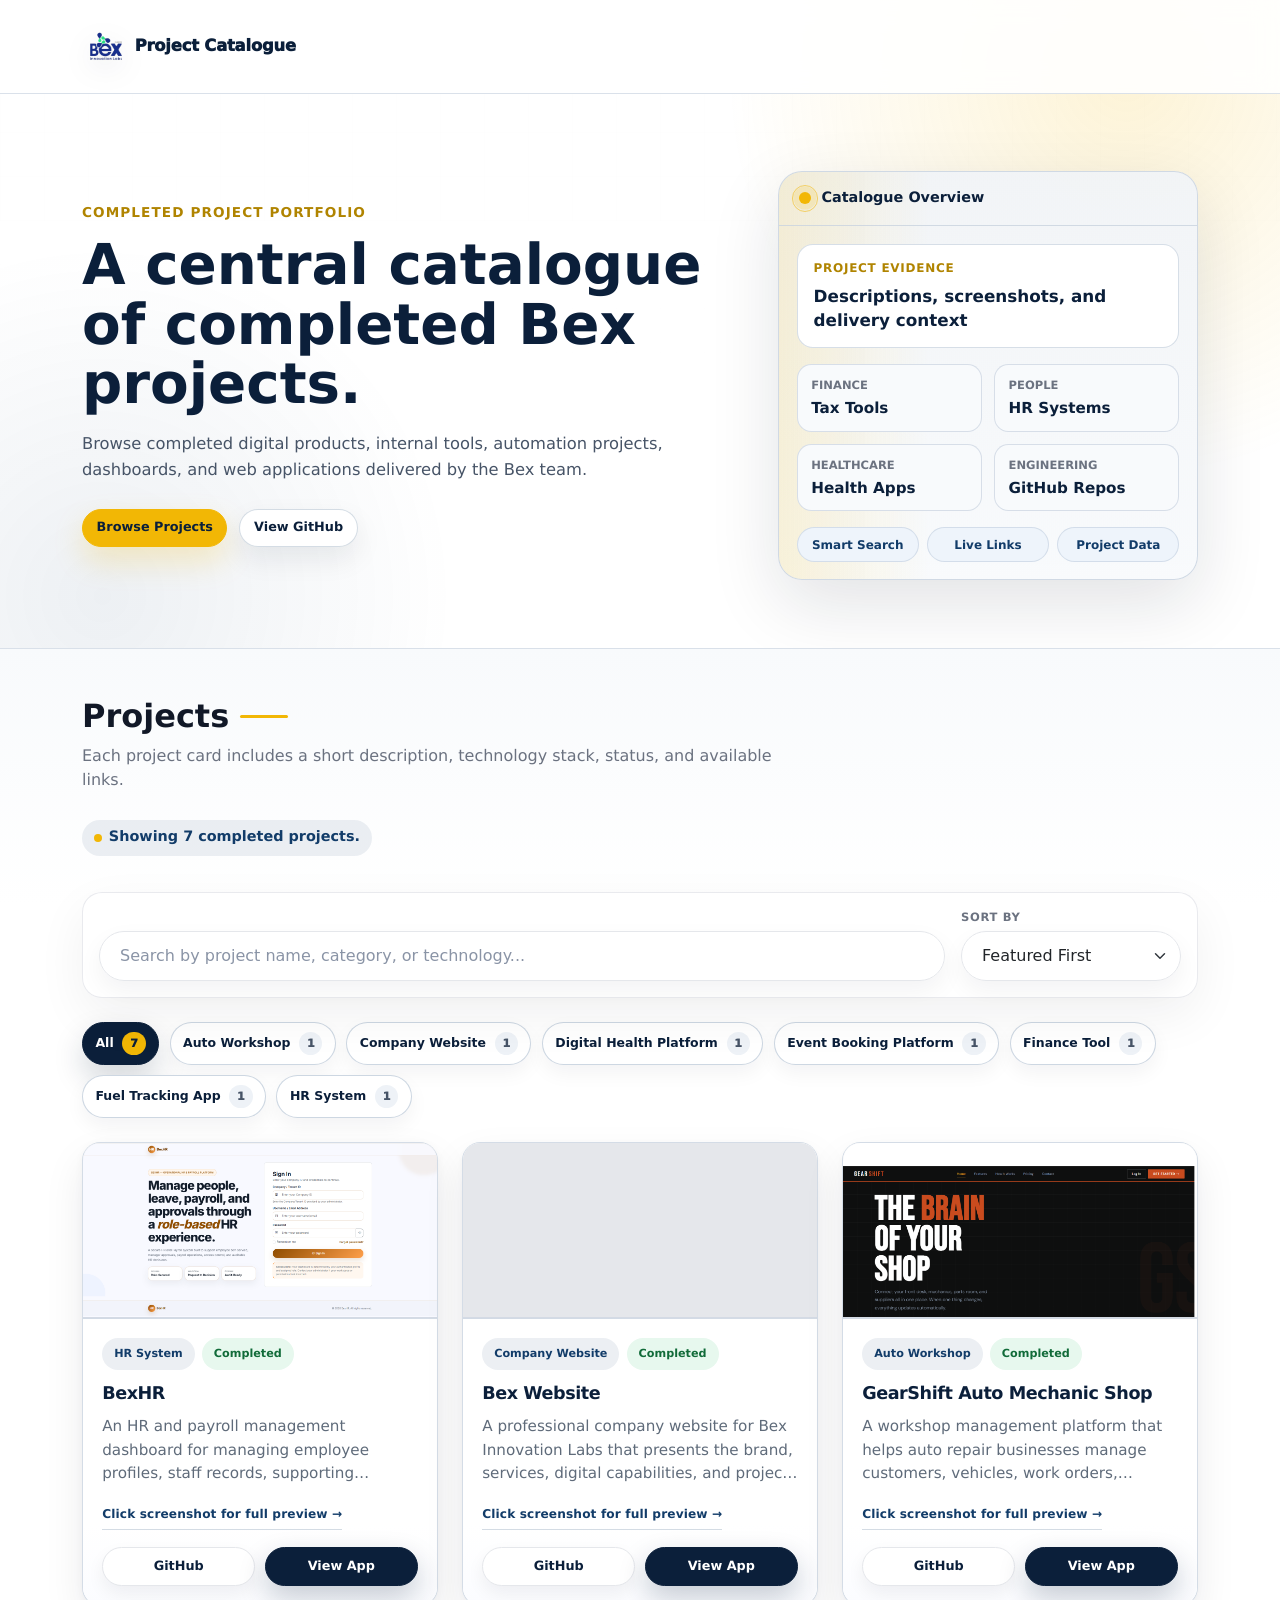
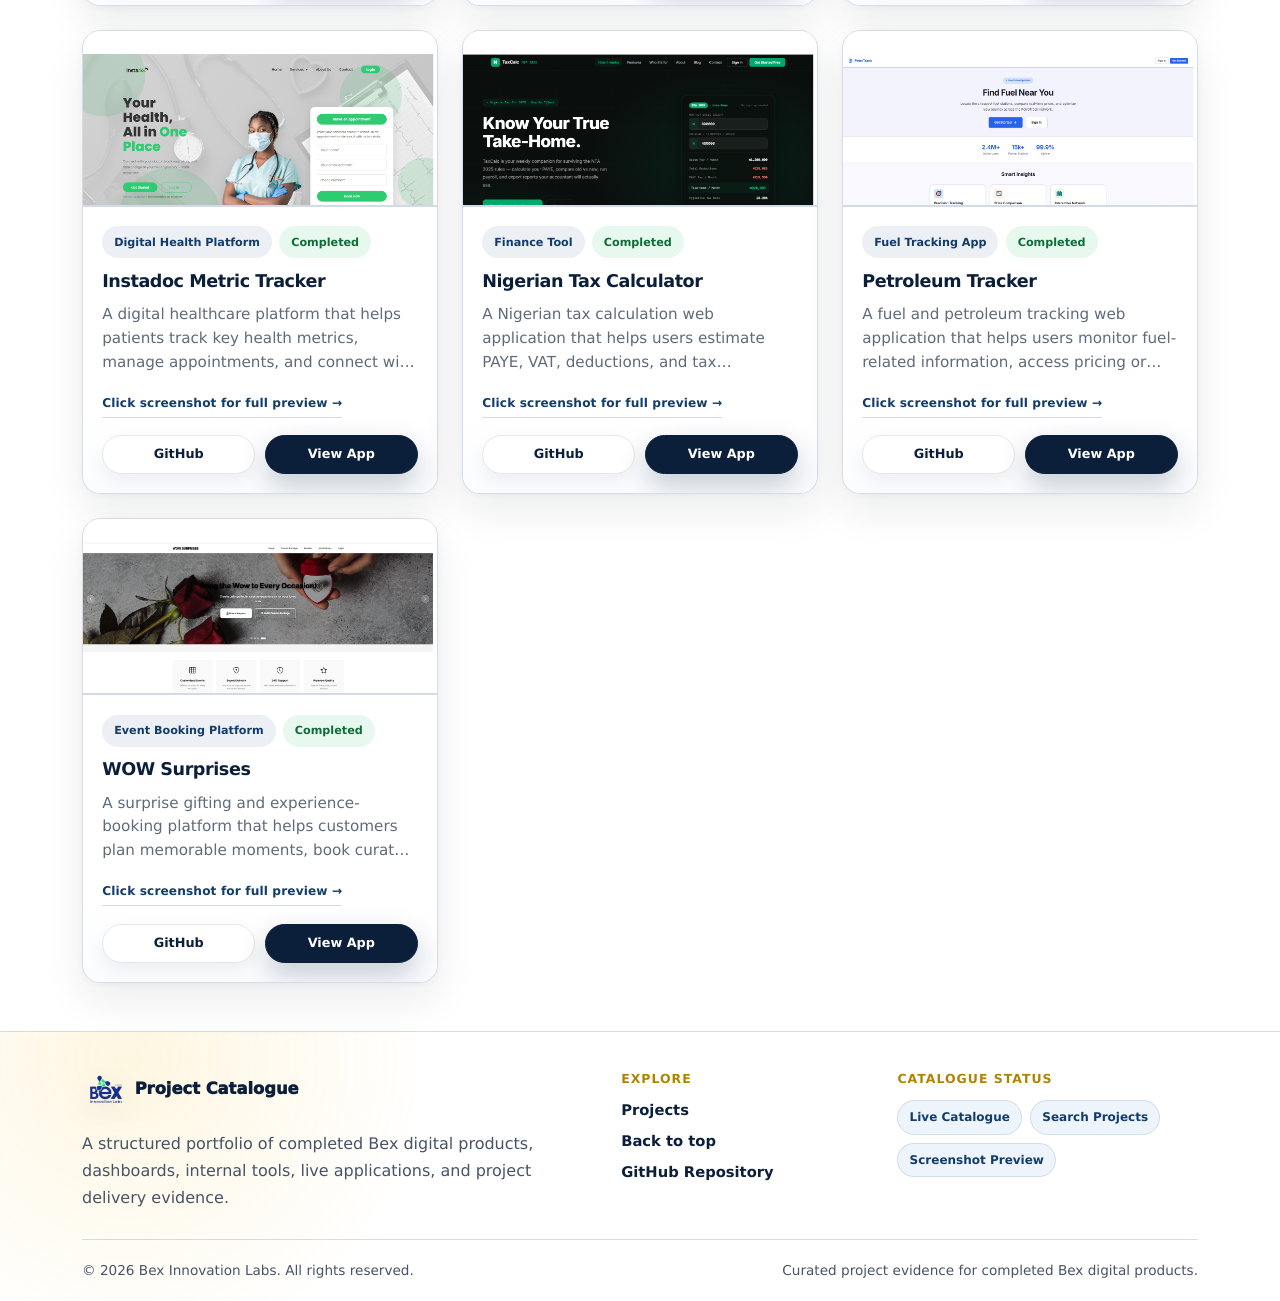
==== commit 795c1a10: "UI alignment for public and admin dashboard" ====
--- a/index.html
+++ b/index.html
@@ -10,7 +10,7 @@
     <link rel="alternate icon" href="assets/icons/favicon.ico">
     <link rel="apple-touch-icon" sizes="180x180" href="assets/icons/apple-touch-icon.png">
     <!-- <link rel="manifest" href="assets/icons/site.webmanifest"> -->
-    <meta name="theme-color" content="#0b1f3a">
+    <meta name="theme-color" content="#ffffff">
 
     <!-- Bootstrap CSS -->
     <link href="https://cdn.jsdelivr.net/npm/bootstrap@5.3.3/dist/css/bootstrap.min.css" rel="stylesheet">
@@ -22,7 +22,7 @@
 
 <body id="top">
     <header class="site-header">
-        <nav class="navbar navbar-expand-lg navbar-dark">
+        <nav class="navbar navbar-expand-lg navbar-light">
             <div class="container">
                 <a class="navbar-brand brand-lockup" href="index.html" aria-label="Bex Project Catalogue Home">
                     <span class="brand-logo-wrap">
@@ -150,6 +150,10 @@
                     </div>
                 </div>
 
+                <div id="projectCategoryFilters" class="project-category-filters mb-4" aria-label="Filter projects by category">
+                    <!-- Category filter buttons will be inserted here by JavaScript -->
+                </div>
+
                 <div id="projectGrid" class="row g-4">
                     <!-- Project cards will be inserted here by JavaScript -->
                 </div>
@@ -233,7 +237,7 @@
                             <img src="assets/images/bex-logo.png" alt="Bex Innovation Labs logo" class="footer-logo">
                         </span>
 
-                        <span>Bex Project Catalogue</span>
+                        <span>Project Catalogue</span>
                     </a>
 
                     <p class="footer-description">
@@ -292,4 +296,4 @@
     <script src="assets/js/app.js"></script>
 </body>
 
-</html>+</html>
--- a/assets/css/styles.css
+++ b/assets/css/styles.css
@@ -250,6 +250,65 @@
   align-items: end;
 }
 
+.project-category-filters {
+  display: flex;
+  flex-wrap: wrap;
+  gap: 0.65rem;
+}
+
+.project-category-filter {
+  display: inline-flex;
+  align-items: center;
+  gap: 0.55rem;
+  min-height: 2.45rem;
+  padding: 0.55rem 0.78rem;
+  border: 1px solid rgba(203, 213, 225, 0.95);
+  border-radius: 999px;
+  background-color: #ffffff;
+  color: var(--color-primary);
+  font-size: 0.78rem;
+  font-weight: 850;
+  line-height: 1;
+  box-shadow: 0 8px 20px rgba(17, 24, 39, 0.05);
+  transition:
+    transform 0.18s ease,
+    border-color 0.18s ease,
+    background-color 0.18s ease,
+    color 0.18s ease,
+    box-shadow 0.18s ease;
+}
+
+.project-category-filter:hover {
+  transform: translateY(-1px);
+  border-color: rgba(18, 60, 105, 0.3);
+  box-shadow: 0 12px 26px rgba(17, 24, 39, 0.08);
+}
+
+.project-category-filter strong {
+  display: inline-grid;
+  place-items: center;
+  min-width: 1.45rem;
+  height: 1.45rem;
+  padding: 0 0.35rem;
+  border-radius: 999px;
+  background-color: #eef2f7;
+  color: #475467;
+  font-size: 0.7rem;
+  font-weight: 950;
+}
+
+.project-category-filter.is-active {
+  border-color: var(--color-primary);
+  background-color: var(--color-primary);
+  color: #ffffff;
+  box-shadow: 0 14px 30px rgba(11, 31, 58, 0.18);
+}
+
+.project-category-filter.is-active strong {
+  background-color: var(--color-accent);
+  color: var(--color-primary);
+}
+
 .project-search-form {
   min-width: 0;
 }
@@ -286,6 +345,19 @@
 
   .project-sort-wrap {
     max-width: 100%;
+  }
+
+  .project-category-filters {
+    flex-wrap: nowrap;
+    margin-right: -0.75rem;
+    margin-left: -0.75rem;
+    padding: 0 0.75rem 0.35rem;
+    overflow-x: auto;
+    scrollbar-width: thin;
+  }
+
+  .project-category-filter {
+    flex: 0 0 auto;
   }
 }
 
@@ -704,9 +776,9 @@
     border-radius: 0.8rem;
   }
 
-.project-preview-actions .project-action-link {
-  flex: 1 1 130px;
-}
+  .project-preview-actions .project-action-link {
+    flex: 1 1 130px;
+  }
 }
 
 /* Surgical hero preview responsiveness fix */
@@ -3782,22 +3854,18 @@
   pointer-events: none;
 
   -webkit-mask-image:
-    radial-gradient(
-      ellipse 62% 58% at 62% 58%,
+    radial-gradient(ellipse 62% 58% at 62% 58%,
       #000 0%,
       #000 44%,
       rgba(0, 0, 0, 0.62) 58%,
-      transparent 78%
-    );
+      transparent 78%);
 
   mask-image:
-    radial-gradient(
-      ellipse 62% 58% at 62% 58%,
+    radial-gradient(ellipse 62% 58% at 62% 58%,
       #000 0%,
       #000 44%,
       rgba(0, 0, 0, 0.62) 58%,
-      transparent 78%
-    );
+      transparent 78%);
 }
 
 /* Hide legacy/generated artwork layers if old markup remains */
@@ -3843,7 +3911,7 @@
   letter-spacing: -0.06em;
 }
 
-#loginPanel .admin-login-form-inner > p:not(.admin-login-kicker):not(.admin-login-security-note) {
+#loginPanel .admin-login-form-inner>p:not(.admin-login-kicker):not(.admin-login-security-note) {
   max-width: 420px;
   margin-bottom: 1.7rem;
   color: #5f6b7a;
@@ -3961,6 +4029,7 @@
 }
 
 @keyframes adminSecurityDotPulse {
+
   0%,
   100% {
     transform: scale(1);
@@ -4021,7 +4090,7 @@
     font-size: 1.85rem;
   }
 
-  #loginPanel .admin-login-form-inner > p:not(.admin-login-kicker):not(.admin-login-security-note) {
+  #loginPanel .admin-login-form-inner>p:not(.admin-login-kicker):not(.admin-login-security-note) {
     margin-bottom: 1.45rem;
     font-size: 0.92rem;
     line-height: 1.6;
@@ -4042,6 +4111,7 @@
 }
 
 @media (prefers-reduced-motion: reduce) {
+
   .admin-login-button-spinner,
   .admin-login-security-note::before {
     animation: none;
@@ -4078,7 +4148,7 @@
     font-size: 1.32rem;
   }
 
-  #loginPanel > p {
+  #loginPanel>p {
     font-size: 0.9rem;
   }
 
@@ -4289,7 +4359,7 @@
   letter-spacing: -0.06em;
 }
 
-#loginPanel .admin-login-form-inner > p:not(.admin-login-kicker):not(.admin-login-security-note) {
+#loginPanel .admin-login-form-inner>p:not(.admin-login-kicker):not(.admin-login-security-note) {
   max-width: 420px;
   margin-bottom: 2rem;
   color: #5f6b7a;
@@ -4467,7 +4537,7 @@
     font-size: 2rem;
   }
 
-  #loginPanel .admin-login-form-inner > p:not(.admin-login-kicker):not(.admin-login-security-note) {
+  #loginPanel .admin-login-form-inner>p:not(.admin-login-kicker):not(.admin-login-security-note) {
     margin-bottom: 1.45rem;
     font-size: 0.92rem;
     line-height: 1.6;
@@ -4559,7 +4629,7 @@
   font-size: clamp(2rem, 3vw, 2.7rem);
 }
 
-#loginPanel .admin-login-form-inner > p:not(.admin-login-kicker):not(.admin-login-security-note) {
+#loginPanel .admin-login-form-inner>p:not(.admin-login-kicker):not(.admin-login-security-note) {
   margin-bottom: 1.7rem;
 }
 
@@ -4821,22 +4891,18 @@
   pointer-events: none;
 
   -webkit-mask-image:
-    radial-gradient(
-      ellipse 62% 58% at 62% 58%,
+    radial-gradient(ellipse 62% 58% at 62% 58%,
       #000 0%,
       #000 44%,
       rgba(0, 0, 0, 0.62) 58%,
-      transparent 78%
-    );
+      transparent 78%);
 
   mask-image:
-    radial-gradient(
-      ellipse 62% 58% at 62% 58%,
+    radial-gradient(ellipse 62% 58% at 62% 58%,
       #000 0%,
       #000 44%,
       rgba(0, 0, 0, 0.62) 58%,
-      transparent 78%
-    );
+      transparent 78%);
 }
 
 /* Final polish: subtle admin login security dot pulse */
@@ -4845,6 +4911,7 @@
 }
 
 @keyframes adminSecurityDotPulse {
+
   0%,
   100% {
     transform: scale(1);
@@ -4950,12 +5017,10 @@
   inset: 0;
   transform: translateX(-100%);
   background:
-    linear-gradient(
-      90deg,
+    linear-gradient(90deg,
       transparent,
       rgba(255, 255, 255, 0.65),
-      transparent
-    );
+      transparent);
   animation: projectSkeletonShimmer 1.35s ease-in-out infinite;
 }
 
@@ -5128,7 +5193,7 @@
     0 14px 30px rgba(15, 23, 42, 0.07);
 }
 
-.admin-login-input-wrap > .bi {
+.admin-login-input-wrap>.bi {
   display: inline-grid;
   place-items: center;
   color: var(--color-secondary);
@@ -5334,4 +5399,3138 @@
     flex-direction: row;
     align-items: center;
   }
-}+}
+
+/* Surgical admin dashboard patch 1: logo-only top header */
+.admin-brand--logo-only {
+  gap: 0;
+}
+
+.admin-header-logo-wrap {
+  width: 3.6rem;
+  height: 2.65rem;
+  padding: 0.2rem 0.24rem;
+  border-radius: 0.75rem;
+}
+
+.admin-header-logo {
+  width: 100%;
+  height: 100%;
+  object-fit: contain;
+}
+
+/* Surgical admin dashboard patch 6: modern dashboard shell/header */
+.admin-page:has(#projectAdminPanel:not(.d-none)) .admin-shell {
+  align-items: flex-start;
+  padding: clamp(1rem, 2.5vw, 2rem);
+}
+
+.admin-page:has(#projectAdminPanel:not(.d-none)) .admin-panel {
+  width: min(100%, 1220px);
+}
+
+.admin-dashboard-card {
+  border: 1px solid rgba(226, 232, 240, 0.9);
+  border-radius: 1.6rem;
+  background:
+    linear-gradient(180deg, rgba(255, 255, 255, 0.98), rgba(248, 250, 252, 0.96));
+  box-shadow:
+    0 32px 90px rgba(0, 0, 0, 0.28),
+    0 1px 0 rgba(255, 255, 255, 0.82) inset;
+}
+
+.admin-dashboard-card .admin-card-heading {
+  display: grid;
+  grid-template-columns: minmax(0, 1fr) auto;
+  align-items: center;
+  gap: 1rem;
+  padding: 1.35rem 1.5rem;
+  border-bottom: 1px solid rgba(226, 232, 240, 0.95);
+  background:
+    radial-gradient(circle at top right, rgba(242, 183, 5, 0.18), transparent 28%),
+    linear-gradient(135deg, #ffffff 0%, #f8fafc 100%);
+}
+
+.admin-dashboard-title {
+  display: inline-flex;
+  align-items: center;
+  gap: 0.75rem;
+  margin-bottom: 0.35rem;
+  letter-spacing: -0.035em;
+}
+
+.admin-dashboard-icon {
+  display: inline-flex;
+  align-items: center;
+  justify-content: center;
+  width: 2.65rem;
+  height: 2.65rem;
+  border-radius: 999px;
+  background-color: rgba(18, 60, 105, 0.1);
+  color: var(--color-secondary);
+  font-size: 1.25rem;
+  box-shadow: 0 12px 26px rgba(15, 23, 42, 0.06);
+}
+
+.admin-dashboard-card .admin-card-heading p {
+  max-width: 720px;
+  color: #667085;
+  font-size: 0.95rem;
+  line-height: 1.6;
+}
+
+.admin-dashboard-card #logoutButton {
+  min-width: 7.25rem;
+  box-shadow: 0 12px 28px rgba(15, 23, 42, 0.08);
+}
+
+@media (max-width: 767.98px) {
+  .admin-dashboard-card {
+    border-radius: 1.15rem;
+  }
+
+  .admin-dashboard-card .admin-card-heading {
+    grid-template-columns: 1fr;
+    padding: 1rem;
+  }
+
+  .admin-dashboard-card #logoutButton {
+    width: 100%;
+  }
+}
+
+/* Surgical admin dashboard patch 6C: fix dashboard width constraint */
+.admin-page:has(#projectAdminPanel:not(.d-none)) .admin-panel {
+  width: min(100%, 1220px);
+  max-width: 1220px;
+}
+
+.admin-page:has(#projectAdminPanel:not(.d-none)) .admin-header {
+  width: min(100%, 1220px);
+  margin: 0 auto 1.25rem;
+}
+
+.admin-page:has(#projectAdminPanel:not(.d-none)) .admin-subtitle {
+  max-width: 620px;
+  margin: 0;
+  text-align: right;
+}
+
+.admin-page:has(#projectAdminPanel:not(.d-none)) .admin-dashboard-card {
+  width: 100%;
+}
+
+@media (max-width: 767.98px) {
+  .admin-page:has(#projectAdminPanel:not(.d-none)) .admin-header {
+    align-items: flex-start;
+  }
+
+  .admin-page:has(#projectAdminPanel:not(.d-none)) .admin-subtitle {
+    text-align: left;
+  }
+}
+
+/* Surgical admin dashboard patch 7: modern command bar polish */
+.admin-dashboard-card .admin-command-bar {
+  display: flex;
+  align-items: center;
+  flex-wrap: wrap;
+  gap: 0.75rem;
+  padding: 1.1rem 1.5rem;
+  border-bottom: 1px solid rgba(226, 232, 240, 0.95);
+  background:
+    radial-gradient(circle at top right, rgba(242, 183, 5, 0.08), transparent 30%),
+    #ffffff;
+}
+
+.admin-dashboard-card .admin-command-bar .project-action-link {
+  min-height: 2.7rem;
+  padding: 0.68rem 1.05rem;
+  border-radius: 999px;
+  font-size: 0.86rem;
+  font-weight: 900;
+  letter-spacing: -0.01em;
+}
+
+.admin-dashboard-card .admin-command-bar .project-action-link--primary {
+  border-color: var(--color-primary);
+  background:
+    linear-gradient(135deg, var(--color-primary) 0%, #08213f 100%);
+  color: #ffffff;
+  box-shadow:
+    0 14px 30px rgba(11, 31, 58, 0.2),
+    0 1px 0 rgba(255, 255, 255, 0.16) inset;
+}
+
+.admin-dashboard-card .admin-command-bar .project-action-link--primary:hover {
+  background:
+    linear-gradient(135deg, var(--color-secondary) 0%, var(--color-primary) 100%);
+  color: #ffffff;
+  box-shadow:
+    0 18px 38px rgba(11, 31, 58, 0.26),
+    0 1px 0 rgba(255, 255, 255, 0.18) inset;
+}
+
+.admin-dashboard-card .admin-command-bar .project-action-link--secondary {
+  border-color: rgba(203, 213, 225, 0.95);
+  background-color: rgba(255, 255, 255, 0.92);
+  color: var(--color-primary);
+  box-shadow:
+    0 12px 28px rgba(15, 23, 42, 0.06),
+    0 1px 0 rgba(255, 255, 255, 0.9) inset;
+}
+
+.admin-dashboard-card .admin-command-bar .project-action-link--secondary:hover {
+  border-color: rgba(18, 60, 105, 0.3);
+  background-color: #ffffff;
+  color: var(--color-primary);
+  box-shadow:
+    0 16px 34px rgba(15, 23, 42, 0.1),
+    0 1px 0 rgba(255, 255, 255, 0.95) inset;
+}
+
+.admin-dashboard-card .admin-command-bar .project-action-link i {
+  font-size: 0.95rem;
+}
+
+@media (max-width: 575.98px) {
+  .admin-dashboard-card .admin-command-bar {
+    display: grid;
+    grid-template-columns: 1fr;
+    padding: 1rem;
+  }
+
+  .admin-dashboard-card .admin-command-bar .project-action-link {
+    width: 100%;
+  }
+}
+
+/* Surgical admin dashboard patch 8: modern stats cards polish */
+.admin-dashboard-card .admin-stats-grid {
+  display: grid;
+  grid-template-columns: repeat(4, minmax(0, 1fr));
+  gap: 0.9rem;
+  padding: 1.1rem 1.5rem;
+  border-bottom: 1px solid rgba(226, 232, 240, 0.95);
+  background:
+    radial-gradient(circle at top right, rgba(242, 183, 5, 0.08), transparent 30%),
+    linear-gradient(180deg, #fbfdff 0%, #f8fafc 100%);
+}
+
+.admin-dashboard-card .admin-stat-card {
+  position: relative;
+  overflow: hidden;
+  min-height: 5.25rem;
+  padding: 1rem;
+  border: 1px solid rgba(203, 213, 225, 0.95);
+  border-radius: 1.05rem;
+  background:
+    linear-gradient(180deg, #ffffff 0%, #fbfdff 100%);
+  box-shadow:
+    0 14px 34px rgba(15, 23, 42, 0.065),
+    0 1px 0 rgba(255, 255, 255, 0.9) inset;
+}
+
+.admin-dashboard-card .admin-stat-card::after {
+  content: "";
+  position: absolute;
+  right: -1rem;
+  bottom: -1.1rem;
+  width: 4rem;
+  height: 4rem;
+  border-radius: 999px;
+  background: rgba(242, 183, 5, 0.14);
+  pointer-events: none;
+}
+
+.admin-dashboard-card .admin-stat-label {
+  position: relative;
+  z-index: 1;
+  display: block;
+  margin-bottom: 0.5rem;
+  color: #667085;
+  font-size: 0.7rem;
+  font-weight: 950;
+  letter-spacing: 0.08em;
+  text-transform: uppercase;
+}
+
+.admin-dashboard-card .admin-stat-card strong {
+  position: relative;
+  z-index: 1;
+  display: block;
+  color: var(--color-primary);
+  font-size: 1.7rem;
+  font-weight: 950;
+  line-height: 1;
+  letter-spacing: -0.04em;
+}
+
+.admin-dashboard-card .admin-stat-card--bin strong {
+  color: #991b1b;
+}
+
+.admin-dashboard-card .admin-stat-card:hover {
+  transform: translateY(-2px);
+  border-color: rgba(242, 183, 5, 0.45);
+  box-shadow:
+    0 18px 42px rgba(15, 23, 42, 0.1),
+    0 1px 0 rgba(255, 255, 255, 0.95) inset;
+}
+
+@media (max-width: 991.98px) {
+  .admin-dashboard-card .admin-stats-grid {
+    grid-template-columns: repeat(2, minmax(0, 1fr));
+  }
+}
+
+@media (max-width: 420px) {
+  .admin-dashboard-card .admin-stats-grid {
+    grid-template-columns: 1fr;
+    padding: 1rem;
+  }
+}
+
+/* Surgical admin dashboard patch 9: modern current-project controls */
+.admin-dashboard-card .admin-project-controls {
+  display: grid;
+  grid-template-columns: minmax(280px, 1fr) 210px auto auto;
+  gap: 0.8rem;
+  align-items: end;
+  margin-bottom: 1rem;
+  padding: 0.95rem;
+  border: 1px solid rgba(203, 213, 225, 0.95);
+  border-radius: 1.2rem;
+  background:
+    linear-gradient(180deg, rgba(255, 255, 255, 0.96), rgba(248, 250, 252, 0.92));
+  box-shadow:
+    0 16px 44px rgba(15, 23, 42, 0.07),
+    0 1px 0 rgba(255, 255, 255, 0.9) inset;
+}
+
+.admin-dashboard-card .admin-project-search-wrap {
+  position: relative;
+  min-width: 0;
+}
+
+.admin-dashboard-card .admin-project-search-wrap::before {
+  content: "⌕";
+  position: absolute;
+  top: 50%;
+  left: 1rem;
+  z-index: 2;
+  color: #98a2b3;
+  font-size: 1.25rem;
+  font-weight: 900;
+  line-height: 1;
+  transform: translateY(-50%);
+  pointer-events: none;
+}
+
+.admin-dashboard-card .admin-project-search-input {
+  min-height: 3rem;
+  padding: 0.75rem 1rem 0.75rem 2.8rem;
+  border: 1px solid rgba(203, 213, 225, 0.95);
+  border-radius: 999px;
+  background-color: #ffffff;
+  color: var(--color-primary);
+  font-size: 0.92rem;
+  font-weight: 800;
+  box-shadow: 0 10px 26px rgba(15, 23, 42, 0.045);
+}
+
+.admin-dashboard-card .admin-project-search-input::placeholder {
+  color: #8a94a6;
+  font-weight: 800;
+}
+
+.admin-dashboard-card .admin-project-sort-wrap {
+  display: grid;
+  gap: 0.35rem;
+  min-width: 0;
+}
+
+.admin-dashboard-card .admin-project-sort-wrap label {
+  margin: 0 0 0 0.2rem;
+  color: #667085;
+  font-size: 0.68rem;
+  font-weight: 950;
+  letter-spacing: 0.08em;
+  line-height: 1;
+  text-transform: uppercase;
+}
+
+.admin-dashboard-card .admin-project-sort-select {
+  min-height: 3rem;
+  min-width: 0;
+  border: 1px solid rgba(203, 213, 225, 0.95);
+  border-radius: 999px;
+  background-color: #ffffff;
+  color: var(--color-primary);
+  font-size: 0.88rem;
+  font-weight: 850;
+  box-shadow: 0 10px 26px rgba(15, 23, 42, 0.045);
+}
+
+.admin-dashboard-card .admin-project-search-input:focus,
+.admin-dashboard-card .admin-project-sort-select:focus {
+  border-color: rgba(18, 60, 105, 0.55);
+  box-shadow:
+    0 0 0 0.2rem rgba(18, 60, 105, 0.12),
+    0 12px 30px rgba(15, 23, 42, 0.07);
+}
+
+.admin-dashboard-card .admin-view-toggle {
+  align-self: end;
+  min-height: 3rem;
+  padding: 0.25rem;
+  border: 1px solid rgba(203, 213, 225, 0.95);
+  border-radius: 999px;
+  background-color: #ffffff;
+  box-shadow: 0 10px 26px rgba(15, 23, 42, 0.045);
+}
+
+.admin-dashboard-card .admin-view-button {
+  min-height: 2.45rem;
+  padding: 0.45rem 0.78rem;
+  border-radius: 999px;
+  color: #667085;
+  font-size: 0.78rem;
+  font-weight: 950;
+}
+
+.admin-dashboard-card .admin-view-button.is-active {
+  background-color: var(--color-primary);
+  color: #ffffff;
+  box-shadow: 0 8px 18px rgba(11, 31, 58, 0.18);
+}
+
+.admin-dashboard-card #refreshProjectsButton {
+  align-self: end;
+  min-height: 3rem;
+  padding-inline: 1.05rem;
+  border-color: rgba(203, 213, 225, 0.95);
+  background-color: #ffffff;
+  color: var(--color-primary);
+  font-weight: 950;
+  box-shadow: 0 10px 26px rgba(15, 23, 42, 0.045);
+}
+
+.admin-dashboard-card #refreshProjectsButton:hover {
+  border-color: rgba(18, 60, 105, 0.3);
+  background-color: #ffffff;
+  box-shadow: 0 14px 32px rgba(15, 23, 42, 0.09);
+}
+
+@media (max-width: 991.98px) {
+  .admin-dashboard-card .admin-project-controls {
+    grid-template-columns: 1fr 1fr;
+  }
+
+  .admin-dashboard-card .admin-project-search-wrap {
+    grid-column: 1 / -1;
+  }
+}
+
+@media (max-width: 575.98px) {
+  .admin-dashboard-card .admin-project-controls {
+    grid-template-columns: 1fr;
+    padding: 0.85rem;
+    border-radius: 1rem;
+  }
+
+  .admin-dashboard-card .admin-view-toggle,
+  .admin-dashboard-card #refreshProjectsButton {
+    width: 100%;
+    justify-content: center;
+  }
+}
+
+/* Surgical admin dashboard patch 10: modern project record rows */
+.admin-dashboard-card .admin-project-list {
+  display: grid;
+  gap: 0.85rem;
+  max-height: 34rem;
+  overflow-y: auto;
+  padding-right: 0.35rem;
+}
+
+.admin-dashboard-card .admin-project-item {
+  position: relative;
+  display: grid;
+  grid-template-columns: 2rem minmax(0, 1fr) auto;
+  align-items: center;
+  gap: 1rem;
+  padding: 1rem;
+  border: 1px solid rgba(203, 213, 225, 0.92);
+  border-radius: 1.1rem;
+  background:
+    linear-gradient(180deg, #ffffff 0%, #fbfdff 100%);
+  box-shadow:
+    0 14px 34px rgba(15, 23, 42, 0.065),
+    0 1px 0 rgba(255, 255, 255, 0.9) inset;
+}
+
+.admin-dashboard-card .admin-project-item::before {
+  content: "";
+  position: absolute;
+  top: 1rem;
+  bottom: 1rem;
+  left: 0;
+  width: 0.25rem;
+  border-radius: 999px;
+  background: linear-gradient(180deg, var(--color-accent), rgba(18, 60, 105, 0.35));
+  opacity: 0.78;
+}
+
+.admin-dashboard-card .admin-project-item:hover {
+  transform: translateY(-2px);
+  border-color: rgba(18, 60, 105, 0.24);
+  background: #ffffff;
+  box-shadow:
+    0 18px 42px rgba(15, 23, 42, 0.1),
+    0 1px 0 rgba(255, 255, 255, 0.95) inset;
+}
+
+.admin-dashboard-card .admin-project-select {
+  grid-column: 1;
+  justify-self: center;
+  align-self: center;
+  margin: 0;
+}
+
+.admin-dashboard-card .admin-project-select input {
+  width: 1rem;
+  height: 1rem;
+  margin: 0;
+  accent-color: var(--color-primary);
+}
+
+.admin-dashboard-card .admin-project-summary {
+  grid-column: 2;
+  min-width: 0;
+}
+
+.admin-dashboard-card .admin-project-title-row {
+  display: flex;
+  flex-wrap: wrap;
+  align-items: center;
+  gap: 0.55rem;
+  margin-bottom: 0.4rem;
+}
+
+.admin-dashboard-card .admin-project-title-row h3 {
+  margin: 0;
+  color: var(--color-primary);
+  font-size: 1rem;
+  font-weight: 950;
+  line-height: 1.25;
+  letter-spacing: -0.025em;
+}
+
+.admin-dashboard-card .admin-project-summary p {
+  margin: 0;
+  color: #667085;
+  font-size: 0.84rem;
+  font-weight: 700;
+  line-height: 1.55;
+}
+
+.admin-dashboard-card .admin-project-summary p+p {
+  margin-top: 0.2rem;
+  color: #7b8797;
+  font-size: 0.78rem;
+}
+
+.admin-dashboard-card .admin-project-title-row .project-status {
+  min-height: 1.8rem;
+  padding: 0.35rem 0.65rem;
+  font-size: 0.68rem;
+  font-weight: 950;
+}
+
+.admin-dashboard-card .admin-project-actions {
+  grid-column: 3;
+  justify-self: end;
+  display: flex;
+  flex-wrap: wrap;
+  justify-content: flex-end;
+  gap: 0.5rem;
+}
+
+.admin-dashboard-card .admin-project-actions .admin-small-link,
+.admin-dashboard-card .admin-project-actions .admin-danger-button {
+  min-height: 2.2rem;
+  padding: 0.48rem 0.75rem;
+  border-radius: 999px;
+  font-size: 0.74rem;
+  font-weight: 950;
+  line-height: 1;
+}
+
+.admin-dashboard-card .admin-project-actions .admin-small-link {
+  border-color: rgba(203, 213, 225, 0.95);
+  background-color: #ffffff;
+  color: var(--color-primary);
+  box-shadow: 0 8px 20px rgba(15, 23, 42, 0.045);
+}
+
+.admin-dashboard-card .admin-project-actions .admin-small-link:hover {
+  border-color: rgba(18, 60, 105, 0.35);
+  background-color: #ffffff;
+  color: var(--color-primary);
+}
+
+.admin-dashboard-card .admin-project-actions .admin-edit-button {
+  border-color: rgba(55, 48, 163, 0.18);
+  background-color: #eef2ff;
+  color: #3730a3;
+}
+
+.admin-dashboard-card .admin-project-actions .admin-edit-button:hover {
+  border-color: rgba(55, 48, 163, 0.42);
+  background-color: #e0e7ff;
+  color: #3730a3;
+}
+
+.admin-dashboard-card .admin-project-actions .admin-danger-button {
+  border-color: rgba(153, 27, 27, 0.18);
+  background-color: #fee2e2;
+  color: #991b1b;
+  box-shadow: 0 8px 20px rgba(153, 27, 27, 0.055);
+}
+
+.admin-dashboard-card .admin-project-actions .admin-danger-button:hover {
+  border-color: rgba(153, 27, 27, 0.34);
+  background-color: #fecaca;
+  color: #991b1b;
+}
+
+.admin-dashboard-card .admin-project-list--grid {
+  grid-template-columns: repeat(2, minmax(0, 1fr));
+}
+
+.admin-dashboard-card .admin-project-list--grid .admin-project-item {
+  grid-template-columns: 1.5rem minmax(0, 1fr);
+  grid-template-rows: auto auto;
+  align-items: start;
+}
+
+.admin-dashboard-card .admin-project-list--grid .admin-project-select {
+  grid-column: 1;
+  grid-row: 1;
+  align-self: start;
+  padding-top: 0.25rem;
+}
+
+.admin-dashboard-card .admin-project-list--grid .admin-project-summary {
+  grid-column: 2;
+  grid-row: 1;
+}
+
+.admin-dashboard-card .admin-project-list--grid .admin-project-actions {
+  grid-column: 1 / -1;
+  grid-row: 2;
+  justify-self: stretch;
+  justify-content: flex-start;
+  width: 100%;
+  padding-left: 2.5rem;
+}
+
+@media (max-width: 991.98px) {
+  .admin-dashboard-card .admin-project-list--grid {
+    grid-template-columns: 1fr;
+  }
+}
+
+@media (max-width: 767.98px) {
+  .admin-dashboard-card .admin-project-item {
+    grid-template-columns: 1.5rem minmax(0, 1fr);
+    align-items: start;
+    padding: 0.9rem;
+  }
+
+  .admin-dashboard-card .admin-project-select {
+    align-self: start;
+    padding-top: 0.25rem;
+  }
+
+  .admin-dashboard-card .admin-project-summary {
+    grid-column: 2;
+  }
+
+  .admin-dashboard-card .admin-project-actions {
+    grid-column: 1 / -1;
+    justify-self: stretch;
+    justify-content: flex-start;
+    width: 100%;
+    padding-left: 2.5rem;
+  }
+
+  .admin-dashboard-card .admin-project-item:hover {
+    transform: none;
+  }
+}
+
+@media (max-width: 575.98px) {
+
+  .admin-dashboard-card .admin-project-actions,
+  .admin-dashboard-card .admin-project-list--grid .admin-project-actions {
+    padding-left: 0;
+  }
+
+  .admin-dashboard-card .admin-project-actions .admin-small-link,
+  .admin-dashboard-card .admin-project-actions .admin-danger-button {
+    flex: 1 1 auto;
+  }
+}
+
+/* Surgical admin dashboard patch 11: recycle bin modal polish */
+.admin-dashboard-card #recycleBinModal.admin-project-dialog--compact {
+  width: min(94vw, 760px);
+  border-radius: 1.35rem;
+  border-color: rgba(226, 232, 240, 0.92);
+  box-shadow:
+    0 34px 90px rgba(0, 0, 0, 0.34),
+    0 1px 0 rgba(255, 255, 255, 0.82) inset;
+}
+
+.admin-dashboard-card #recycleBinModal .admin-project-dialog-header {
+  padding: 1.25rem 1.5rem;
+  border-bottom: 1px solid rgba(226, 232, 240, 0.95);
+  background:
+    radial-gradient(circle at top right, rgba(153, 27, 27, 0.09), transparent 30%),
+    linear-gradient(135deg, #ffffff 0%, #f8fafc 100%);
+}
+
+.admin-dashboard-card #recycleBinModal .admin-project-dialog-header h2 {
+  margin-bottom: 0.35rem;
+  color: var(--color-primary);
+  font-size: 1.25rem;
+  font-weight: 950;
+  letter-spacing: -0.035em;
+}
+
+.admin-dashboard-card #recycleBinModal .admin-project-dialog-header p {
+  margin: 0;
+  color: #667085;
+  font-size: 0.92rem;
+  line-height: 1.55;
+}
+
+.admin-dashboard-card #recycleBinModal .admin-dialog-body {
+  gap: 1rem;
+  padding: 1.25rem;
+  background:
+    radial-gradient(circle at top right, rgba(242, 183, 5, 0.06), transparent 30%),
+    linear-gradient(180deg, #fbfdff 0%, #f8fafc 100%);
+}
+
+.admin-dashboard-card #recycleBulkActionBar {
+  margin-bottom: 0;
+  padding: 0.85rem;
+  border: 1px solid rgba(203, 213, 225, 0.95);
+  border-radius: 1rem;
+  background-color: rgba(255, 255, 255, 0.94);
+  box-shadow:
+    0 14px 34px rgba(15, 23, 42, 0.065),
+    0 1px 0 rgba(255, 255, 255, 0.92) inset;
+}
+
+.admin-dashboard-card #recycleBulkActionBar .admin-bulk-select-all {
+  color: var(--color-primary);
+  font-size: 0.82rem;
+  font-weight: 950;
+}
+
+.admin-dashboard-card #recycleBulkActionBar .admin-bulk-count {
+  min-height: 2.15rem;
+  padding: 0.35rem 0.65rem;
+  border-radius: 999px;
+  background-color: rgba(153, 27, 27, 0.08);
+  color: #991b1b;
+  font-size: 0.8rem;
+  font-weight: 950;
+}
+
+.admin-dashboard-card .admin-recycle-list {
+  display: grid;
+  gap: 0.75rem;
+  max-height: 30rem;
+  overflow-y: auto;
+  padding-right: 0.25rem;
+}
+
+.admin-dashboard-card .admin-recycle-item {
+  position: relative;
+  display: grid;
+  grid-template-columns: 1.5rem minmax(0, 1fr) auto;
+  align-items: center;
+  gap: 1rem;
+  padding: 1rem;
+  border: 1px solid rgba(203, 213, 225, 0.92);
+  border-radius: 1.05rem;
+  background:
+    linear-gradient(180deg, #ffffff 0%, #fbfdff 100%);
+  box-shadow:
+    0 12px 30px rgba(15, 23, 42, 0.06),
+    0 1px 0 rgba(255, 255, 255, 0.9) inset;
+}
+
+.admin-dashboard-card .admin-recycle-item::before {
+  content: "";
+  position: absolute;
+  top: 1rem;
+  bottom: 1rem;
+  left: 0;
+  width: 0.25rem;
+  border-radius: 999px;
+  background: linear-gradient(180deg, #991b1b, rgba(153, 27, 27, 0.28));
+  opacity: 0.75;
+}
+
+.admin-dashboard-card .admin-recycle-item:hover {
+  transform: translateY(-2px);
+  border-color: rgba(153, 27, 27, 0.24);
+  background: #ffffff;
+  box-shadow:
+    0 18px 42px rgba(15, 23, 42, 0.1),
+    0 1px 0 rgba(255, 255, 255, 0.95) inset;
+}
+
+.admin-dashboard-card .admin-recycle-summary h3 {
+  margin: 0 0 0.25rem;
+  color: var(--color-primary);
+  font-size: 0.98rem;
+  font-weight: 950;
+  line-height: 1.25;
+  letter-spacing: -0.025em;
+}
+
+.admin-dashboard-card .admin-recycle-summary p {
+  margin: 0;
+  color: #667085;
+  font-size: 0.82rem;
+  font-weight: 700;
+  line-height: 1.5;
+}
+
+.admin-dashboard-card .admin-recycle-actions {
+  display: flex;
+  flex-wrap: wrap;
+  justify-content: flex-end;
+  gap: 0.5rem;
+}
+
+.admin-dashboard-card .admin-recycle-actions .admin-small-link,
+.admin-dashboard-card .admin-recycle-actions .admin-danger-button,
+.admin-dashboard-card #recycleBulkActionBar .admin-small-link {
+  min-height: 2.2rem;
+  padding: 0.48rem 0.75rem;
+  border-radius: 999px;
+  font-size: 0.74rem;
+  font-weight: 950;
+  line-height: 1;
+}
+
+.admin-dashboard-card .admin-recycle-actions .admin-restore-button,
+.admin-dashboard-card #bulkRestoreProjectsButton {
+  border-color: rgba(17, 107, 57, 0.2);
+  background-color: #e7f8ee;
+  color: #116b39;
+  box-shadow: 0 8px 20px rgba(17, 107, 57, 0.055);
+}
+
+.admin-dashboard-card .admin-recycle-actions .admin-restore-button:hover,
+.admin-dashboard-card #bulkRestoreProjectsButton:hover {
+  border-color: rgba(17, 107, 57, 0.38);
+  background-color: #d1f1df;
+  color: #116b39;
+}
+
+.admin-dashboard-card .admin-recycle-actions .admin-danger-button {
+  border-color: rgba(153, 27, 27, 0.18);
+  background-color: #fee2e2;
+  color: #991b1b;
+  box-shadow: 0 8px 20px rgba(153, 27, 27, 0.055);
+}
+
+.admin-dashboard-card .admin-recycle-actions .admin-danger-button:hover {
+  border-color: rgba(153, 27, 27, 0.34);
+  background-color: #fecaca;
+  color: #991b1b;
+}
+
+.admin-dashboard-card .admin-recycle-list .admin-project-empty {
+  margin: 0;
+  padding: 1rem;
+  border: 1px dashed rgba(203, 213, 225, 0.95);
+  border-radius: 1rem;
+  background-color: #ffffff;
+  color: #667085;
+  font-weight: 850;
+  text-align: center;
+}
+
+@media (max-width: 767.98px) {
+  .admin-dashboard-card .admin-recycle-item {
+    grid-template-columns: 1.5rem minmax(0, 1fr);
+    align-items: start;
+    padding: 0.9rem;
+  }
+
+  .admin-dashboard-card .admin-recycle-actions {
+    grid-column: 1 / -1;
+    justify-content: flex-start;
+    width: 100%;
+    padding-left: 2.5rem;
+  }
+
+  .admin-dashboard-card .admin-recycle-item:hover {
+    transform: none;
+  }
+}
+
+@media (max-width: 575.98px) {
+  .admin-dashboard-card #recycleBinModal .admin-dialog-body {
+    padding: 1rem;
+  }
+
+  .admin-dashboard-card .admin-recycle-actions {
+    padding-left: 0;
+  }
+
+  .admin-dashboard-card .admin-recycle-actions .admin-small-link,
+  .admin-dashboard-card .admin-recycle-actions .admin-danger-button {
+    flex: 1 1 auto;
+  }
+}
+
+/* Surgical admin dashboard patch 12: add/edit project modal polish */
+.admin-dashboard-card #newProjectModal.admin-project-dialog {
+  width: min(94vw, 980px);
+  border-radius: 1.35rem;
+  border-color: rgba(226, 232, 240, 0.92);
+  background-color: #ffffff;
+  box-shadow:
+    0 34px 90px rgba(0, 0, 0, 0.34),
+    0 1px 0 rgba(255, 255, 255, 0.82) inset;
+}
+
+.admin-dashboard-card #newProjectModal .admin-project-dialog-header {
+  padding: 1.25rem 1.5rem;
+  border-bottom: 1px solid rgba(226, 232, 240, 0.95);
+  background:
+    radial-gradient(circle at top right, rgba(242, 183, 5, 0.1), transparent 30%),
+    linear-gradient(135deg, #ffffff 0%, #f8fafc 100%);
+}
+
+.admin-dashboard-card #newProjectModal .admin-project-dialog-header h2 {
+  margin-bottom: 0.35rem;
+  color: var(--color-primary);
+  font-size: 1.3rem;
+  font-weight: 950;
+  letter-spacing: -0.035em;
+}
+
+.admin-dashboard-card #newProjectModal .admin-project-dialog-header p {
+  margin: 0;
+  color: #667085;
+  font-size: 0.92rem;
+  line-height: 1.55;
+}
+
+.admin-dashboard-card #newProjectModal .admin-project-dialog-close {
+  flex: 0 0 auto;
+  width: 2.35rem;
+  height: 2.35rem;
+  border: 1px solid rgba(203, 213, 225, 0.95);
+  border-radius: 999px;
+  background-color: #ffffff;
+  color: var(--color-primary);
+  box-shadow: 0 10px 24px rgba(15, 23, 42, 0.06);
+}
+
+.admin-dashboard-card #newProjectModal .admin-project-dialog-close:hover {
+  border-color: rgba(18, 60, 105, 0.35);
+  transform: rotate(4deg) scale(1.03);
+}
+
+.admin-dashboard-card #newProjectModal .admin-form {
+  max-height: calc(100dvh - 8rem);
+  overflow-y: auto;
+  padding: 1.5rem;
+  background:
+    radial-gradient(circle at top right, rgba(242, 183, 5, 0.045), transparent 30%),
+    linear-gradient(180deg, #fbfdff 0%, #f8fafc 100%);
+}
+
+.admin-dashboard-card #newProjectModal .admin-form-grid {
+  display: grid;
+  grid-template-columns: repeat(2, minmax(0, 1fr));
+  gap: 1rem;
+}
+
+.admin-dashboard-card #newProjectModal .admin-form-full {
+  grid-column: 1 / -1;
+}
+
+.admin-dashboard-card #newProjectModal .admin-form label {
+  margin-bottom: 0.4rem;
+  color: var(--color-primary);
+  font-size: 0.78rem;
+  font-weight: 950;
+  letter-spacing: 0.03em;
+}
+
+.admin-dashboard-card #newProjectModal .admin-form input,
+.admin-dashboard-card #newProjectModal .admin-form textarea,
+.admin-dashboard-card #newProjectModal .admin-form select {
+  min-height: 3rem;
+  border: 1px solid rgba(203, 213, 225, 0.95);
+  border-radius: 0.95rem;
+  background-color: #ffffff;
+  color: var(--color-primary);
+  font-size: 0.92rem;
+  font-weight: 750;
+  box-shadow:
+    0 10px 26px rgba(15, 23, 42, 0.045),
+    0 1px 0 rgba(255, 255, 255, 0.9) inset;
+}
+
+.admin-dashboard-card #newProjectModal .admin-form textarea {
+  min-height: 7.5rem;
+  line-height: 1.6;
+  resize: vertical;
+}
+
+.admin-dashboard-card #newProjectModal .admin-form input:focus,
+.admin-dashboard-card #newProjectModal .admin-form textarea:focus,
+.admin-dashboard-card #newProjectModal .admin-form select:focus {
+  border-color: rgba(18, 60, 105, 0.55);
+  box-shadow:
+    0 0 0 0.2rem rgba(18, 60, 105, 0.12),
+    0 12px 30px rgba(15, 23, 42, 0.07);
+}
+
+.admin-dashboard-card #newProjectModal .admin-form small {
+  margin-top: 0.4rem;
+  color: #7b8797;
+  font-size: 0.78rem;
+  font-weight: 700;
+  line-height: 1.5;
+}
+
+.admin-dashboard-card #newProjectModal .admin-actions {
+  display: flex;
+  justify-content: flex-end;
+  gap: 0.75rem;
+  padding-top: 0.5rem;
+}
+
+.admin-dashboard-card #newProjectModal #saveProjectButton,
+.admin-dashboard-card #newProjectModal #cancelNewProjectButton {
+  min-height: 2.8rem;
+  padding: 0.68rem 1.1rem;
+  border-radius: 999px;
+  font-size: 0.84rem;
+  font-weight: 950;
+}
+
+.admin-dashboard-card #newProjectModal #saveProjectButton {
+  border-color: var(--color-primary);
+  background:
+    linear-gradient(135deg, var(--color-primary) 0%, var(--color-secondary) 100%);
+  color: #ffffff;
+  box-shadow: 0 14px 30px rgba(11, 31, 58, 0.2);
+}
+
+.admin-dashboard-card #newProjectModal #saveProjectButton:hover {
+  background:
+    linear-gradient(135deg, var(--color-secondary) 0%, var(--color-primary) 100%);
+  color: #ffffff;
+  box-shadow: 0 18px 38px rgba(11, 31, 58, 0.26);
+}
+
+.admin-dashboard-card #newProjectModal #cancelNewProjectButton {
+  border-color: rgba(203, 213, 225, 0.95);
+  background-color: #ffffff;
+  color: var(--color-primary);
+}
+
+@media (max-width: 767.98px) {
+  .admin-dashboard-card #newProjectModal .admin-form-grid {
+    grid-template-columns: 1fr;
+  }
+
+  .admin-dashboard-card #newProjectModal .admin-project-dialog-header,
+  .admin-dashboard-card #newProjectModal .admin-form {
+    padding: 1rem;
+  }
+
+  .admin-dashboard-card #newProjectModal .admin-actions {
+    flex-direction: column;
+  }
+
+  .admin-dashboard-card #newProjectModal #saveProjectButton,
+  .admin-dashboard-card #newProjectModal #cancelNewProjectButton {
+    width: 100%;
+  }
+}
+
+/* Surgical admin dashboard patch 13: real admin sidebar */
+.admin-page:has(#projectAdminPanel.admin-dashboard-shell:not(.d-none)) .admin-header {
+  display: none;
+}
+
+.admin-page:has(#projectAdminPanel.admin-dashboard-shell:not(.d-none)) .admin-shell {
+  align-items: flex-start;
+  padding: clamp(1rem, 2.25vw, 1.75rem);
+}
+
+.admin-page:has(#projectAdminPanel.admin-dashboard-shell:not(.d-none)) .admin-panel {
+  width: min(100%, 1440px);
+  max-width: 1440px;
+}
+
+.admin-dashboard-shell {
+  display: grid;
+  grid-template-columns: 280px minmax(0, 1fr);
+  gap: 1.15rem;
+  width: 100%;
+  align-items: start;
+}
+
+.admin-dashboard-sidebar {
+  position: sticky;
+  top: 1.25rem;
+  display: flex;
+  flex-direction: column;
+  min-height: calc(100dvh - 2.5rem);
+  padding: 1rem;
+  border: 1px solid rgba(148, 163, 184, 0.22);
+  border-radius: 1.45rem;
+  background:
+    radial-gradient(circle at top left, rgba(242, 183, 5, 0.08), transparent 28%),
+    linear-gradient(180deg, #07182f 0%, #06162b 100%);
+  box-shadow:
+    0 28px 80px rgba(0, 0, 0, 0.28),
+    inset -1px 0 0 rgba(255, 255, 255, 0.045);
+}
+
+.admin-sidebar-brand-card {
+  display: grid;
+  grid-template-columns: 3.2rem minmax(0, 1fr);
+  gap: 0.85rem;
+  align-items: center;
+  padding: 0.8rem;
+  border: 1px solid rgba(203, 213, 225, 0.18);
+  border-radius: 1.1rem;
+  background-color: rgba(255, 255, 255, 0.065);
+  box-shadow: inset 0 1px 0 rgba(255, 255, 255, 0.08);
+}
+
+.admin-sidebar-logo-wrap {
+  display: inline-flex;
+  align-items: center;
+  justify-content: center;
+  width: 3.05rem;
+  height: 2.55rem;
+  padding: 0.22rem;
+  border-radius: 0.75rem;
+  background-color: #ffffff;
+}
+
+.admin-sidebar-logo {
+  width: 100%;
+  height: 100%;
+  object-fit: contain;
+}
+
+.admin-sidebar-brand-card strong {
+  display: block;
+  color: #ffffff;
+  font-size: 0.98rem;
+  font-weight: 950;
+  line-height: 1.15;
+  letter-spacing: -0.035em;
+}
+
+.admin-sidebar-brand-card span {
+  display: block;
+  margin-top: 0.25rem;
+  color: rgba(226, 232, 240, 0.78);
+  font-size: 0.78rem;
+  font-weight: 850;
+}
+
+.admin-sidebar-nav {
+  display: grid;
+  gap: 0.35rem;
+  margin-top: 1.4rem;
+}
+
+.admin-sidebar-section-label {
+  margin: 0.5rem 0 0.35rem 0.7rem;
+  color: rgba(226, 232, 240, 0.52);
+  font-size: 0.72rem;
+  font-weight: 950;
+  letter-spacing: 0.1em;
+  text-transform: uppercase;
+}
+
+.admin-sidebar-link {
+  position: relative;
+  display: grid;
+  grid-template-columns: 1.25rem minmax(0, 1fr);
+  gap: 0.7rem;
+  align-items: center;
+  width: 100%;
+  min-height: 3rem;
+  padding: 0.7rem 0.85rem;
+  border: 0;
+  border-radius: 1rem;
+  background: transparent;
+  color: rgba(226, 232, 240, 0.82);
+  font: inherit;
+  font-size: 0.9rem;
+  font-weight: 950;
+  text-align: left;
+  text-decoration: none;
+  cursor: pointer;
+}
+
+.admin-sidebar-link:hover {
+  background-color: rgba(255, 255, 255, 0.08);
+  color: #ffffff;
+  transform: translateY(-1px);
+}
+
+.admin-sidebar-link.is-active {
+  background-color: rgba(255, 255, 255, 0.12);
+  color: #ffffff;
+}
+
+.admin-sidebar-link.is-active::before {
+  content: "";
+  position: absolute;
+  top: 0.65rem;
+  bottom: 0.65rem;
+  left: 0;
+  width: 0.22rem;
+  border-radius: 999px;
+  background-color: var(--color-accent);
+}
+
+.admin-sidebar-link--danger:hover {
+  background-color: rgba(153, 27, 27, 0.18);
+}
+
+.admin-sidebar-link i {
+  font-size: 0.98rem;
+  color: currentColor;
+}
+
+.admin-sidebar-status-card {
+  margin-top: auto;
+  padding: 0.95rem;
+  border: 1px solid rgba(203, 213, 225, 0.18);
+  border-radius: 1.1rem;
+  background-color: rgba(255, 255, 255, 0.075);
+}
+
+.admin-sidebar-status-card span {
+  display: block;
+  margin-bottom: 0.4rem;
+  color: rgba(255, 255, 255, 0.92);
+  font-size: 0.82rem;
+  font-weight: 950;
+}
+
+.admin-sidebar-status-card strong {
+  display: block;
+  margin-bottom: 0.35rem;
+  color: #ffffff;
+  font-size: 0.95rem;
+  font-weight: 950;
+}
+
+.admin-sidebar-status-card p {
+  margin: 0;
+  color: rgba(226, 232, 240, 0.72);
+  font-size: 0.78rem;
+  font-weight: 700;
+  line-height: 1.55;
+}
+
+.admin-dashboard-main {
+  min-width: 0;
+  width: 100%;
+}
+
+.admin-dashboard-main .admin-command-bar {
+  display: none !important;
+}
+
+@media (max-width: 991.98px) {
+  .admin-dashboard-shell {
+    grid-template-columns: 1fr;
+  }
+
+  .admin-dashboard-sidebar {
+    position: static;
+    min-height: auto;
+  }
+
+  .admin-sidebar-nav {
+    grid-template-columns: repeat(2, minmax(0, 1fr));
+  }
+
+  .admin-sidebar-section-label {
+    grid-column: 1 / -1;
+  }
+
+  .admin-sidebar-status-card {
+    margin-top: 1rem;
+  }
+}
+
+@media (max-width: 575.98px) {
+  .admin-dashboard-sidebar {
+    padding: 0.85rem;
+    border-radius: 1.1rem;
+  }
+
+  .admin-sidebar-brand-card {
+    grid-template-columns: 2.85rem minmax(0, 1fr);
+  }
+
+  .admin-sidebar-logo-wrap {
+    width: 2.75rem;
+    height: 2.25rem;
+  }
+
+  .admin-sidebar-nav {
+    grid-template-columns: 1fr;
+  }
+}
+
+/* Surgical admin dashboard patch 14A: cleaner dashboard header wording */
+.admin-dashboard-main .admin-card-heading {
+  background:
+    radial-gradient(circle at top right, rgba(242, 183, 5, 0.1), transparent 30%),
+    linear-gradient(135deg, #ffffff 0%, #f8fafc 100%);
+}
+
+.admin-dashboard-main .admin-dashboard-title span:last-child {
+  letter-spacing: -0.045em;
+}
+
+.admin-sidebar-brand-card strong {
+  text-transform: none;
+}
+
+/* Surgical admin dashboard patch 14B: move sign out to topbar */
+.admin-dashboard-content {
+  display: grid;
+  gap: 1rem;
+  min-width: 0;
+  width: 100%;
+}
+
+.admin-dashboard-topbar {
+  display: flex;
+  align-items: center;
+  justify-content: space-between;
+  gap: 1.25rem;
+  min-width: 0;
+  padding: 0.25rem 0.25rem 0.1rem;
+  color: #ffffff;
+}
+
+.admin-dashboard-topbar .admin-dashboard-title {
+  margin: 0 0 0.35rem;
+  color: #ffffff;
+}
+
+.admin-dashboard-topbar .admin-dashboard-title span:last-child {
+  color: #ffffff;
+  font-size: clamp(1.85rem, 3vw, 2.55rem);
+  font-weight: 950;
+  letter-spacing: -0.055em;
+}
+
+.admin-dashboard-topbar .admin-dashboard-icon {
+  width: 2.45rem;
+  height: 2.45rem;
+  border: 1px solid rgba(226, 232, 240, 0.2);
+  background-color: rgba(255, 255, 255, 0.11);
+  color: #ffffff;
+  box-shadow: none;
+}
+
+.admin-dashboard-topbar p {
+  margin: 0;
+  color: rgba(255, 255, 255, 0.82);
+  font-size: 0.95rem;
+  font-weight: 500;
+  line-height: 1.55;
+}
+
+.admin-dashboard-topbar #logoutButton {
+  flex: 0 0 auto;
+  border-color: rgba(226, 232, 240, 0.24);
+  background-color: rgba(255, 255, 255, 0.11);
+  color: #ffffff;
+  box-shadow:
+    0 16px 36px rgba(0, 0, 0, 0.18),
+    inset 0 1px 0 rgba(255, 255, 255, 0.08);
+}
+
+.admin-dashboard-topbar #logoutButton:hover {
+  border-color: rgba(255, 255, 255, 0.36);
+  background-color: rgba(255, 255, 255, 0.17);
+  color: #ffffff;
+}
+
+.admin-dashboard-main .admin-card-heading {
+  display: none;
+}
+
+@media (max-width: 767.98px) {
+  .admin-dashboard-topbar {
+    align-items: stretch;
+    flex-direction: column;
+  }
+
+  .admin-dashboard-topbar #logoutButton {
+    width: 100%;
+  }
+}
+
+/* Surgical admin dashboard patch 15D: project rows with thumbnail + icon actions */
+.admin-dashboard-card .admin-project-item--media {
+  grid-template-columns: 1.35rem 4.85rem minmax(0, 1fr) auto;
+  gap: 1rem;
+  align-items: center;
+  padding: 0.95rem 1rem;
+}
+
+.admin-dashboard-card .admin-project-item--media .admin-project-select {
+  grid-column: 1;
+  justify-self: start;
+}
+
+.admin-project-media {
+  grid-column: 2;
+  width: 4.75rem;
+  height: 3.65rem;
+  overflow: hidden;
+  border: 1px solid rgba(203, 213, 225, 0.95);
+  border-radius: 0.85rem;
+  background:
+    radial-gradient(circle at top left, rgba(242, 183, 5, 0.08), transparent 30%),
+    linear-gradient(135deg, #eef2f7 0%, #f8fafc 100%);
+}
+
+.admin-project-thumbnail {
+  display: block;
+  width: 100%;
+  height: 100%;
+  object-fit: cover;
+}
+
+.admin-project-thumbnail--empty {
+  width: 100%;
+  height: 100%;
+}
+
+.admin-dashboard-card .admin-project-item--media .admin-project-summary {
+  grid-column: 3;
+}
+
+.admin-project-description-line {
+  display: -webkit-box;
+  max-width: 760px;
+  margin: 0.15rem 0 0.55rem !important;
+  overflow: hidden;
+  color: #475467 !important;
+  font-size: 0.86rem !important;
+  font-weight: 650 !important;
+  line-height: 1.45 !important;
+  -webkit-line-clamp: 1;
+  -webkit-box-orient: vertical;
+}
+
+.admin-project-badge-row {
+  display: flex;
+  flex-wrap: wrap;
+  gap: 0.45rem;
+  align-items: center;
+}
+
+.admin-project-badge {
+  display: inline-flex;
+  align-items: center;
+  min-height: 1.8rem;
+  padding: 0.35rem 0.65rem;
+  border-radius: 999px;
+  background-color: rgba(18, 60, 105, 0.08);
+  color: var(--color-secondary);
+  font-size: 0.68rem;
+  font-weight: 950;
+  line-height: 1;
+}
+
+.admin-project-badge--order {
+  background-color: #eaf1ff;
+  color: #1d4ed8;
+}
+
+.admin-project-updated-line {
+  margin-top: 0.45rem !important;
+  color: #98a2b3 !important;
+  font-size: 0.74rem !important;
+}
+
+.admin-dashboard-card .admin-project-item--media .admin-project-actions {
+  grid-column: 4;
+  display: flex;
+  align-items: center;
+  justify-content: flex-end;
+  gap: 0.55rem;
+}
+
+.admin-icon-action {
+  display: inline-grid;
+  place-items: center;
+  width: 2.7rem;
+  height: 2.7rem;
+  border: 1px solid rgba(203, 213, 225, 0.95);
+  border-radius: 999px;
+  background-color: #ffffff;
+  color: var(--color-primary);
+  font-size: 1rem;
+  box-shadow: 0 10px 24px rgba(15, 23, 42, 0.055);
+  transition:
+    transform 0.18s ease,
+    border-color 0.18s ease,
+    background-color 0.18s ease,
+    color 0.18s ease,
+    box-shadow 0.18s ease;
+}
+
+.admin-icon-action:hover {
+  transform: translateY(-1px);
+  border-color: rgba(18, 60, 105, 0.3);
+  background-color: #ffffff;
+  color: var(--color-primary);
+  box-shadow: 0 14px 30px rgba(15, 23, 42, 0.09);
+}
+
+.admin-icon-action--bin:hover {
+  border-color: rgba(153, 27, 27, 0.35);
+  background-color: #fee2e2;
+  color: #991b1b;
+  box-shadow: 0 14px 30px rgba(153, 27, 27, 0.12);
+}
+
+.admin-dashboard-card .admin-project-item--media .admin-small-link {
+  min-height: 2.35rem;
+  padding: 0.45rem 0.7rem;
+  font-size: 0.72rem;
+}
+
+@media (max-width: 991.98px) {
+  .admin-dashboard-card .admin-project-item--media {
+    grid-template-columns: 1.35rem 4.5rem minmax(0, 1fr);
+  }
+
+  .admin-dashboard-card .admin-project-item--media .admin-project-actions {
+    grid-column: 2 / -1;
+    justify-content: flex-start;
+    padding-left: 0;
+  }
+}
+
+@media (max-width: 575.98px) {
+  .admin-dashboard-card .admin-project-item--media {
+    grid-template-columns: 1.25rem minmax(0, 1fr);
+    gap: 0.75rem;
+  }
+
+  .admin-project-media {
+    grid-column: 2;
+    width: 4.25rem;
+    height: 3.25rem;
+  }
+
+  .admin-dashboard-card .admin-project-item--media .admin-project-summary {
+    grid-column: 2;
+  }
+
+  .admin-dashboard-card .admin-project-item--media .admin-project-actions {
+    grid-column: 2;
+    width: 100%;
+  }
+}
+
+/* Surgical admin dashboard patch 16B: clean project list rows */
+.admin-dashboard-card .admin-project-list--list .admin-project-item--media {
+  grid-template-columns: 1.25rem 5rem minmax(0, 1fr) auto;
+  min-height: 6.8rem;
+  gap: 1rem;
+  align-items: center;
+  padding: 1rem 1.1rem;
+}
+
+.admin-dashboard-card .admin-project-list--list .admin-project-media {
+  width: 4.75rem;
+  height: 3.65rem;
+  border-radius: 0.85rem;
+}
+
+.admin-dashboard-card .admin-project-list--list .admin-project-summary {
+  display: grid;
+  gap: 0.45rem;
+  min-width: 0;
+}
+
+.admin-dashboard-card .admin-project-list--list .admin-project-title-row h3 {
+  margin: 0;
+  color: var(--color-primary);
+  font-size: 1rem;
+  font-weight: 950;
+  line-height: 1.25;
+}
+
+.admin-dashboard-card .admin-project-list--list .admin-project-description-line {
+  display: none !important;
+}
+
+.admin-dashboard-card .admin-project-list--list .admin-project-badge-row {
+  display: flex;
+  flex-wrap: wrap;
+  gap: 0.45rem;
+  align-items: center;
+}
+
+.admin-dashboard-card .admin-project-list--list .admin-project-badge,
+.admin-dashboard-card .admin-project-list--list .project-status {
+  min-height: 1.75rem;
+  padding: 0.34rem 0.62rem;
+  border-radius: 999px;
+  font-size: 0.68rem;
+  font-weight: 950;
+  line-height: 1;
+}
+
+.admin-project-link-row {
+  display: flex;
+  flex-wrap: wrap;
+  gap: 0.45rem;
+  align-items: center;
+}
+
+.admin-project-link-row .admin-small-link {
+  min-height: 2rem;
+  padding: 0.42rem 0.68rem;
+  border-radius: 999px;
+  font-size: 0.72rem;
+  font-weight: 950;
+}
+
+.admin-dashboard-card .admin-project-list--list .admin-project-updated-line {
+  margin: 0 !important;
+  color: #98a2b3 !important;
+  font-size: 0.74rem !important;
+  font-weight: 850 !important;
+  line-height: 1.4 !important;
+}
+
+.admin-dashboard-card .admin-project-list--list .admin-project-actions--icons {
+  display: flex;
+  align-items: center;
+  justify-content: flex-end;
+  gap: 0.55rem;
+  padding-left: 1rem;
+}
+
+.admin-icon-action {
+  display: inline-grid;
+  place-items: center;
+  width: 2.7rem;
+  height: 2.7rem;
+  border: 1px solid rgba(203, 213, 225, 0.95);
+  border-radius: 999px;
+  background-color: #ffffff;
+  color: var(--color-primary);
+  font-size: 1rem;
+  box-shadow: 0 10px 24px rgba(15, 23, 42, 0.055);
+  transition:
+    transform 0.18s ease,
+    border-color 0.18s ease,
+    background-color 0.18s ease,
+    color 0.18s ease,
+    box-shadow 0.18s ease;
+}
+
+.admin-icon-action:hover {
+  transform: translateY(-1px);
+  border-color: rgba(18, 60, 105, 0.3);
+  background-color: #ffffff;
+  color: var(--color-primary);
+  box-shadow: 0 14px 30px rgba(15, 23, 42, 0.09);
+}
+
+.admin-icon-action--bin:hover {
+  border-color: rgba(153, 27, 27, 0.38);
+  background-color: #fee2e2;
+  color: #991b1b;
+  box-shadow: 0 14px 30px rgba(153, 27, 27, 0.12);
+}
+
+@media (max-width: 767.98px) {
+  .admin-dashboard-card .admin-project-list--list .admin-project-item--media {
+    grid-template-columns: 1.25rem 4.5rem minmax(0, 1fr);
+    align-items: start;
+  }
+
+  .admin-dashboard-card .admin-project-list--list .admin-project-actions--icons {
+    grid-column: 3;
+    justify-content: flex-start;
+    padding-left: 0;
+  }
+}
+
+@media (max-width: 575.98px) {
+  .admin-dashboard-card .admin-project-list--list .admin-project-item--media {
+    grid-template-columns: 1.25rem minmax(0, 1fr);
+  }
+
+  .admin-dashboard-card .admin-project-list--list .admin-project-media {
+    grid-column: 2;
+    width: 4.25rem;
+    height: 3.25rem;
+  }
+
+  .admin-dashboard-card .admin-project-list--list .admin-project-summary {
+    grid-column: 2;
+  }
+
+  .admin-dashboard-card .admin-project-list--list .admin-project-actions--icons {
+    grid-column: 2;
+  }
+}
+
+/* Surgical admin dashboard patch 16D: clean list hierarchy */
+.admin-dashboard-card .admin-project-list--list .admin-project-item--media {
+  grid-template-columns: 1.15rem 4.75rem minmax(0, 1fr) auto;
+  min-height: 6.4rem;
+  align-items: center;
+  padding: 0.9rem 1rem;
+}
+
+.admin-dashboard-card .admin-project-list--list .admin-project-media {
+  width: 4.55rem;
+  height: 3.45rem;
+}
+
+.admin-dashboard-card .admin-project-list--list .admin-project-summary {
+  align-self: center;
+  display: grid;
+  gap: 0.32rem;
+}
+
+.admin-dashboard-card .admin-project-list--list .admin-project-title-row {
+  margin: 0;
+}
+
+.admin-dashboard-card .admin-project-list--list .admin-project-title-row h3 {
+  margin: 0;
+  font-size: 0.98rem;
+  line-height: 1.2;
+}
+
+.admin-dashboard-card .admin-project-list--list .admin-project-badge-row {
+  gap: 0.35rem;
+}
+
+.admin-dashboard-card .admin-project-list--list .admin-project-badge,
+.admin-dashboard-card .admin-project-list--list .project-status {
+  min-height: 1.45rem;
+  padding: 0.24rem 0.5rem;
+  font-size: 0.62rem;
+  font-weight: 950;
+}
+
+.admin-dashboard-card .admin-project-list--list .admin-project-badge {
+  background-color: rgba(18, 60, 105, 0.07);
+}
+
+.admin-dashboard-card .admin-project-list--list .project-status--in-progress {
+  background-color: #fff4d6;
+  color: #8a5a00;
+}
+
+.admin-dashboard-card .admin-project-list--list .admin-project-badge--order {
+  background-color: #edf4ff;
+  color: #1d4ed8;
+}
+
+.admin-dashboard-card .admin-project-list--list .admin-project-link-row {
+  gap: 0.35rem;
+}
+
+.admin-dashboard-card .admin-project-list--list .admin-project-link-row .admin-small-link {
+  min-height: 1.85rem;
+  padding: 0.34rem 0.58rem;
+  font-size: 0.68rem;
+  font-weight: 950;
+}
+
+.admin-dashboard-card .admin-project-list--list .admin-project-updated-line {
+  max-width: 100%;
+  margin: 0 !important;
+  overflow: hidden;
+  color: #98a2b3 !important;
+  font-size: 0.7rem !important;
+  font-weight: 850 !important;
+  line-height: 1.35 !important;
+  text-overflow: ellipsis;
+  white-space: nowrap;
+}
+
+.admin-dashboard-card .admin-project-list--list .admin-project-actions--icons {
+  align-self: center;
+}
+
+.admin-dashboard-card .admin-project-list--list .admin-icon-action {
+  width: 2.45rem;
+  height: 2.45rem;
+}
+
+@media (max-width: 767.98px) {
+  .admin-dashboard-card .admin-project-list--list .admin-project-updated-line {
+    white-space: normal;
+  }
+}
+
+/* Surgical admin dashboard patch 18A: clean grid view cards */
+.admin-dashboard-card .admin-project-list--grid {
+  grid-template-columns: repeat(2, minmax(0, 1fr));
+  gap: 0.95rem;
+}
+
+.admin-dashboard-card .admin-project-list--grid .admin-project-item--media {
+  display: grid;
+  grid-template-columns: 1.15rem 4.35rem minmax(0, 1fr);
+  grid-template-rows: auto auto;
+  grid-template-areas:
+    "select media summary"
+    "actions actions actions";
+  align-items: start;
+  min-height: 10.5rem;
+  padding: 1rem;
+  gap: 0.85rem;
+}
+
+.admin-dashboard-card .admin-project-list--grid .admin-project-select {
+  grid-area: select;
+  justify-self: start;
+  align-self: start;
+  padding-top: 0.2rem;
+}
+
+.admin-dashboard-card .admin-project-list--grid .admin-project-media {
+  grid-area: media;
+  width: 4.35rem;
+  height: 3.3rem;
+  border-radius: 0.8rem;
+}
+
+.admin-dashboard-card .admin-project-list--grid .admin-project-summary {
+  grid-area: summary;
+  display: grid;
+  gap: 0.42rem;
+  min-width: 0;
+  align-self: start;
+}
+
+.admin-dashboard-card .admin-project-list--grid .admin-project-title-row {
+  margin: 0;
+}
+
+.admin-dashboard-card .admin-project-list--grid .admin-project-title-row h3 {
+  display: -webkit-box;
+  margin: 0;
+  overflow: hidden;
+  color: var(--color-primary);
+  font-size: 0.95rem;
+  font-weight: 950;
+  line-height: 1.22;
+  -webkit-line-clamp: 2;
+  -webkit-box-orient: vertical;
+}
+
+.admin-dashboard-card .admin-project-list--grid .admin-project-badge-row {
+  display: flex;
+  flex-wrap: wrap;
+  gap: 0.35rem;
+}
+
+.admin-dashboard-card .admin-project-list--grid .admin-project-badge,
+.admin-dashboard-card .admin-project-list--grid .project-status {
+  min-height: 1.42rem;
+  padding: 0.22rem 0.48rem;
+  font-size: 0.6rem;
+  font-weight: 950;
+}
+
+.admin-dashboard-card .admin-project-list--grid .admin-project-link-row {
+  display: flex;
+  flex-wrap: wrap;
+  gap: 0.35rem;
+}
+
+.admin-dashboard-card .admin-project-list--grid .admin-project-link-row .admin-small-link {
+  min-height: 1.78rem;
+  padding: 0.32rem 0.56rem;
+  font-size: 0.66rem;
+  font-weight: 950;
+}
+
+.admin-dashboard-card .admin-project-list--grid .admin-project-updated-line {
+  display: none !important;
+}
+
+.admin-dashboard-card .admin-project-list--grid .admin-project-actions--icons {
+  grid-area: actions;
+  display: flex;
+  justify-content: flex-end;
+  gap: 0.5rem;
+  width: 100%;
+  padding-left: 0;
+}
+
+.admin-dashboard-card .admin-project-list--grid .admin-icon-action {
+  width: 2.35rem;
+  height: 2.35rem;
+}
+
+@media (max-width: 991.98px) {
+  .admin-dashboard-card .admin-project-list--grid {
+    grid-template-columns: 1fr;
+  }
+}
+
+@media (max-width: 575.98px) {
+  .admin-dashboard-card .admin-project-list--grid .admin-project-item--media {
+    grid-template-columns: 1.15rem 4rem minmax(0, 1fr);
+  }
+
+  .admin-dashboard-card .admin-project-list--grid .admin-project-media {
+    width: 4rem;
+    height: 3rem;
+  }
+}
+
+/* Surgical admin dashboard patch 18B: simplify sidebar status */
+.admin-sidebar-status-card {
+  display: none !important;
+}
+
+.admin-sidebar-mini-status {
+  display: inline-flex;
+  align-items: center;
+  gap: 0.55rem;
+  width: fit-content;
+  margin-top: auto;
+  padding: 0.55rem 0.75rem;
+  border: 1px solid rgba(203, 213, 225, 0.16);
+  border-radius: 999px;
+  background-color: rgba(255, 255, 255, 0.07);
+  color: rgba(226, 232, 240, 0.86);
+}
+
+.admin-sidebar-mini-status span {
+  width: 0.55rem;
+  height: 0.55rem;
+  border-radius: 999px;
+  background-color: #22c55e;
+  box-shadow: 0 0 0 0.22rem rgba(34, 197, 94, 0.14);
+}
+
+.admin-sidebar-mini-status strong {
+  color: #ffffff;
+  font-size: 0.8rem;
+  font-weight: 950;
+}
+
+/* Surgical admin dashboard patch 18C: sidebar live pulse */
+.admin-sidebar-mini-status span {
+  position: relative;
+  isolation: isolate;
+}
+
+.admin-sidebar-mini-status span::after {
+  content: "";
+  position: absolute;
+  inset: -0.28rem;
+  z-index: -1;
+  border-radius: 999px;
+  border: 1px solid rgba(34, 197, 94, 0.55);
+  animation: adminLivePulse 1.8s ease-out infinite;
+}
+
+@keyframes adminLivePulse {
+  0% {
+    opacity: 0.85;
+    transform: scale(0.75);
+  }
+
+  100% {
+    opacity: 0;
+    transform: scale(1.85);
+  }
+}
+
+@media (prefers-reduced-motion: reduce) {
+  .admin-sidebar-mini-status span::after {
+    animation: none;
+  }
+}
+
+/* Surgical admin patch: functional refresh spinner */
+#refreshProjectsButton.is-loading {
+  gap: 0.55rem;
+  cursor: wait;
+  opacity: 0.9;
+}
+
+.admin-refresh-spinner {
+  width: 0.9rem;
+  height: 0.9rem;
+  border: 2px solid rgba(11, 31, 58, 0.18);
+  border-top-color: var(--color-primary);
+  border-radius: 999px;
+  animation: adminRefreshSpin 0.75s linear infinite;
+}
+
+@keyframes adminRefreshSpin {
+  to {
+    transform: rotate(360deg);
+  }
+}
+
+@media (prefers-reduced-motion: reduce) {
+  .admin-refresh-spinner {
+    animation: none;
+  }
+}
+
+/* Surgical admin patch: prevent login flash during session restore */
+.admin-page.admin-auth-checking #loginPanel,
+.admin-page.admin-auth-checking #projectAdminPanel {
+  visibility: hidden;
+  pointer-events: none;
+}
+
+.admin-page.admin-auth-checking::after {
+  content: "Checking admin session...";
+  position: fixed;
+  left: 50%;
+  top: 50%;
+  z-index: 9999;
+  transform: translate(-50%, -50%);
+  padding: 0.75rem 1rem;
+  border: 1px solid rgba(226, 232, 240, 0.18);
+  border-radius: 999px;
+  background-color: rgba(7, 24, 47, 0.86);
+  color: #ffffff;
+  font-size: 0.85rem;
+  font-weight: 900;
+  box-shadow: 0 18px 44px rgba(0, 0, 0, 0.24);
+}
+
+/* Surgical login fix: reserve message space to stop form jump */
+.admin-login-message {
+  min-height: 3.15rem;
+  margin: 0 0 1rem;
+  display: flex;
+  align-items: center;
+}
+
+.admin-login-message--reserved {
+  visibility: hidden;
+  opacity: 0;
+  pointer-events: none;
+}
+
+.admin-login-message--success,
+.admin-login-message--error,
+.admin-login-message--info {
+  visibility: visible;
+  opacity: 1;
+}
+
+/* Surgical login fix: compact desktop login shell at 100% zoom */
+@media (min-width: 992px) {
+  .admin-page:has(#loginPanel.admin-login-shell:not(.d-none)) .admin-shell {
+    padding: 1rem;
+  }
+
+  .admin-page:has(#loginPanel.admin-login-shell:not(.d-none)) .admin-panel {
+    width: min(100%, 1000px);
+  }
+
+  #loginPanel.admin-login-shell {
+    width: min(100%, 980px);
+    max-width: 980px !important;
+    min-height: 520px;
+    grid-template-columns: minmax(0, 46%) minmax(0, 54%);
+  }
+
+  .admin-login-art-panel,
+  .admin-login-art-image {
+    min-height: 520px;
+  }
+
+  .admin-login-form-panel {
+    min-height: 520px;
+    padding: 2rem 2.75rem;
+  }
+
+  .admin-login-form-inner {
+    width: min(100%, 405px);
+  }
+
+  #loginPanel .admin-login-form-inner h1 {
+    margin-bottom: 0.55rem;
+    font-size: clamp(1.85rem, 2.4vw, 2.35rem);
+  }
+
+  #loginPanel .admin-login-form-inner > p:not(.admin-login-kicker):not(.admin-login-security-note) {
+    margin-bottom: 1.25rem;
+    font-size: 0.95rem;
+    line-height: 1.6;
+  }
+
+  #loginPanel .admin-form {
+    gap: 0.95rem;
+  }
+
+  #loginPanel .admin-form label {
+    margin-bottom: 0.35rem;
+    font-size: 0.8rem;
+  }
+
+  .admin-login-message {
+    min-height: 2.75rem;
+    margin-bottom: 0.85rem;
+    padding-top: 0.7rem;
+    padding-bottom: 0.7rem;
+    font-size: 0.8rem;
+  }
+
+  .admin-login-input-wrap,
+  .admin-login-password-toggle,
+  #loginPanel .admin-login-input-wrap .form-control {
+    min-height: 2.85rem;
+  }
+
+  #loginPanel .project-action-link--primary {
+    min-height: 2.9rem;
+    margin-top: 0.15rem;
+  }
+
+  .admin-login-security-note {
+    margin-top: 1.1rem;
+    font-size: 0.8rem;
+    line-height: 1.45;
+  }
+}
+
+/* Surgical admin polish: quiet overview label before stats */
+.admin-section-kicker {
+  padding: 1.1rem 1.5rem 0;
+  background:
+    radial-gradient(circle at top right, rgba(242, 183, 5, 0.07), transparent 30%),
+    linear-gradient(180deg, #ffffff 0%, #f8fafc 100%);
+}
+
+.admin-section-kicker span {
+  display: inline-flex;
+  align-items: center;
+  gap: 0.55rem;
+  color: #667085;
+  font-size: 0.72rem;
+  font-weight: 950;
+  letter-spacing: 0.09em;
+  text-transform: uppercase;
+}
+
+.admin-section-kicker span::after {
+  content: "";
+  width: 2.4rem;
+  height: 0.18rem;
+  border-radius: 999px;
+  background-color: var(--color-accent);
+}
+
+.admin-dashboard-card .admin-stats-grid {
+  padding-top: 0.75rem;
+}
+
+/* Surgical login fix: compact right-side login form */
+@media (min-width: 992px) {
+  .admin-login-form-panel {
+    padding: 1.75rem 2.5rem;
+  }
+
+  .admin-login-form-inner {
+    width: min(100%, 380px);
+  }
+
+  #loginPanel .admin-login-form-inner h1 {
+    margin-bottom: 0.45rem;
+    font-size: clamp(1.8rem, 2.2vw, 2.2rem);
+    line-height: 1.02;
+  }
+
+  #loginPanel .admin-login-form-inner > p:not(.admin-login-kicker):not(.admin-login-security-note) {
+    max-width: 360px;
+    margin-bottom: 0.95rem;
+    font-size: 0.92rem;
+    line-height: 1.55;
+  }
+
+  .admin-login-message {
+    min-height: 2.35rem;
+    margin-bottom: 0.65rem;
+    padding: 0.55rem 0.85rem;
+    font-size: 0.78rem;
+  }
+
+  #loginPanel .admin-form {
+    gap: 0.78rem;
+  }
+
+  #loginPanel .admin-form label {
+    margin-bottom: 0.28rem;
+    font-size: 0.78rem;
+  }
+
+  .admin-login-input-wrap,
+  .admin-login-password-toggle,
+  #loginPanel .admin-login-input-wrap .form-control {
+    min-height: 2.65rem;
+  }
+
+  #loginPanel .admin-login-input-wrap .form-control {
+    font-size: 0.9rem;
+  }
+
+  .admin-login-options-row {
+    margin-top: 0.05rem;
+  }
+
+  .admin-login-remember,
+  .admin-login-forgot-button {
+    font-size: 0.8rem;
+  }
+
+  #loginPanel .project-action-link--primary {
+    min-height: 2.75rem;
+    margin-top: 0.1rem;
+    font-size: 0.9rem;
+  }
+
+  .admin-login-security-note {
+    max-width: 360px;
+    margin-top: 0.9rem;
+    font-size: 0.78rem;
+    line-height: 1.4;
+  }
+}
+
+/* Surgical login fix: balanced desktop login proportions */
+@media (min-width: 992px) {
+  .admin-page:has(#loginPanel.admin-login-shell:not(.d-none)) .admin-panel {
+    width: min(100%, 920px);
+  }
+
+  #loginPanel.admin-login-shell {
+    width: min(100%, 900px);
+    max-width: 900px !important;
+    min-height: 500px;
+    grid-template-columns: minmax(0, 50%) minmax(0, 50%);
+  }
+
+  .admin-login-art-panel,
+  .admin-login-art-image {
+    min-height: 500px;
+  }
+
+  .admin-login-form-panel {
+    min-height: 500px;
+    padding: 1.5rem 2rem;
+  }
+
+  .admin-login-form-inner {
+    width: min(100%, 345px);
+  }
+}
+
+/* Brand shell redesign: white public header and footer */
+body:not(.admin-page) {
+  background:
+    linear-gradient(180deg, #ffffff 0%, #f8fafc 44%, #ffffff 100%);
+}
+
+body:not(.admin-page) .site-header {
+  overflow: hidden;
+  background:
+    radial-gradient(circle at 88% 12%, rgba(242, 183, 5, 0.16), transparent 25rem),
+    radial-gradient(circle at 8% 92%, rgba(18, 60, 105, 0.08), transparent 22rem),
+    #ffffff;
+  color: var(--color-primary);
+}
+
+body:not(.admin-page) .site-header::before {
+  opacity: 0.18;
+  background-image:
+    linear-gradient(rgba(11, 31, 58, 0.05) 1px, transparent 1px),
+    linear-gradient(90deg, rgba(11, 31, 58, 0.05) 1px, transparent 1px);
+}
+
+body:not(.admin-page) .navbar {
+  border-bottom: 1px solid rgba(203, 213, 225, 0.7);
+  background-color: rgba(255, 255, 255, 0.88);
+  backdrop-filter: blur(14px);
+}
+
+body:not(.admin-page) .navbar .container {
+  min-height: 4.8rem;
+}
+
+body:not(.admin-page) .brand-lockup,
+body:not(.admin-page) .footer-brand {
+  gap: 0.85rem;
+  width: fit-content;
+  color: var(--color-primary);
+}
+
+body:not(.admin-page) .brand-logo-wrap,
+body:not(.admin-page) .footer-logo-wrap {
+  width: 3.55rem;
+  height: 2.45rem;
+  padding: 0;
+  border: 0;
+  border-radius: 0;
+  background-color: transparent;
+  box-shadow: none;
+}
+
+body:not(.admin-page) .brand-logo,
+body:not(.admin-page) .footer-logo {
+  width: 100%;
+  height: 100%;
+  object-fit: contain;
+  filter: drop-shadow(0 8px 14px rgba(15, 23, 42, 0.09));
+}
+
+body:not(.admin-page) .brand-text,
+body:not(.admin-page) .footer-brand span:last-child {
+  color: var(--color-primary);
+  font-size: 1.02rem;
+  font-weight: 950;
+}
+
+body:not(.admin-page) .hero-section {
+  padding: clamp(3.4rem, 6vw, 5.2rem) 0 4.25rem;
+}
+
+body:not(.admin-page) .eyebrow-text {
+  color: #b08400;
+}
+
+body:not(.admin-page) .hero-title {
+  max-width: 780px;
+  color: var(--color-primary);
+  letter-spacing: 0;
+}
+
+body:not(.admin-page) .hero-description {
+  max-width: 700px;
+  color: #475467;
+}
+
+body:not(.admin-page) .project-action-link--hero-primary {
+  border-color: var(--color-accent);
+  background-color: var(--color-accent);
+  color: var(--color-primary);
+  box-shadow: 0 14px 30px rgba(242, 183, 5, 0.22);
+}
+
+body:not(.admin-page) .project-action-link--hero-primary:hover {
+  background-color: #d99e00;
+  color: var(--color-primary);
+  box-shadow: 0 18px 36px rgba(242, 183, 5, 0.26);
+}
+
+body:not(.admin-page) .project-action-link--hero-secondary {
+  border-color: rgba(18, 60, 105, 0.18);
+  background-color: #ffffff;
+  color: var(--color-primary);
+  box-shadow: 0 12px 28px rgba(15, 23, 42, 0.08);
+}
+
+body:not(.admin-page) .project-action-link--hero-secondary:hover {
+  border-color: rgba(18, 60, 105, 0.34);
+  background-color: #f8fafc;
+  color: var(--color-primary);
+}
+
+body:not(.admin-page) .hero-preview-card {
+  width: min(100%, 420px);
+  border: 1px solid rgba(203, 213, 225, 0.9);
+  background:
+    linear-gradient(180deg, rgba(255, 255, 255, 0.97), rgba(248, 250, 252, 0.97));
+  box-shadow: 0 24px 70px rgba(15, 23, 42, 0.12);
+  backdrop-filter: none;
+}
+
+body:not(.admin-page) .hero-preview-card::before {
+  background:
+    linear-gradient(90deg, rgba(242, 183, 5, 0.14), transparent 36%),
+    linear-gradient(180deg, rgba(18, 60, 105, 0.06), transparent);
+}
+
+body:not(.admin-page) .hero-preview-card:hover {
+  border-color: rgba(18, 60, 105, 0.18);
+  box-shadow: 0 30px 80px rgba(15, 23, 42, 0.16);
+}
+
+body:not(.admin-page) .hero-preview-header {
+  border-bottom-color: rgba(203, 213, 225, 0.84);
+}
+
+body:not(.admin-page) .hero-preview-title,
+body:not(.admin-page) .hero-preview-feature strong {
+  color: var(--color-primary);
+}
+
+body:not(.admin-page) .hero-preview-feature {
+  border: 1px solid rgba(203, 213, 225, 0.78);
+  background-color: #ffffff;
+}
+
+body:not(.admin-page) .hero-preview-feature .feature-label {
+  color: #b08400;
+}
+
+body:not(.admin-page) .hero-preview-mini-card {
+  border: 1px solid rgba(203, 213, 225, 0.72);
+  background-color: #f8fafc;
+}
+
+body:not(.admin-page) .hero-preview-mini-card:hover {
+  box-shadow: 0 14px 28px rgba(15, 23, 42, 0.08);
+}
+
+body:not(.admin-page) .hero-preview-footer span {
+  border: 1px solid rgba(18, 60, 105, 0.12);
+  background-color: #eef4fb;
+  color: var(--color-secondary);
+}
+
+body:not(.admin-page) .catalogue-section {
+  border-top: 1px solid rgba(203, 213, 225, 0.72);
+  background:
+    linear-gradient(180deg, #f8fafc 0%, #ffffff 16rem);
+}
+
+body:not(.admin-page) .site-footer {
+  border-top: 1px solid rgba(203, 213, 225, 0.82);
+  background:
+    radial-gradient(circle at 10% 10%, rgba(242, 183, 5, 0.12), transparent 19rem),
+    #ffffff;
+  color: #475467;
+}
+
+body:not(.admin-page) .footer-main {
+  border-bottom: 1px solid rgba(203, 213, 225, 0.82);
+}
+
+body:not(.admin-page) .footer-description,
+body:not(.admin-page) .footer-bottom {
+  color: #475467;
+}
+
+body:not(.admin-page) .footer-heading {
+  color: #b08400;
+}
+
+body:not(.admin-page) .footer-links a {
+  color: var(--color-primary);
+}
+
+body:not(.admin-page) .footer-links a:hover {
+  color: var(--color-secondary);
+}
+
+body:not(.admin-page) .footer-status-list span {
+  border: 1px solid rgba(18, 60, 105, 0.12);
+  background-color: #eef4fb;
+  color: var(--color-secondary);
+}
+
+@media (max-width: 767.98px) {
+  body:not(.admin-page) .navbar .container {
+    min-height: 4.5rem;
+  }
+
+  body:not(.admin-page) .hero-section {
+    padding: 3.25rem 0 3.5rem;
+  }
+}
+
+/* Admin dashboard brand shell redesign */
+.admin-page:has(#projectAdminPanel.admin-dashboard-shell:not(.d-none)) {
+  background:
+    radial-gradient(circle at 94% 8%, rgba(242, 183, 5, 0.13), transparent 24rem),
+    radial-gradient(circle at 4% 92%, rgba(18, 60, 105, 0.08), transparent 22rem),
+    #f8fafc;
+  color: var(--color-primary);
+}
+
+.admin-page:has(#projectAdminPanel.admin-dashboard-shell:not(.d-none)) .admin-shell {
+  min-height: 100dvh;
+  padding: clamp(1rem, 2.25vw, 1.75rem);
+}
+
+.admin-page:has(#projectAdminPanel.admin-dashboard-shell:not(.d-none)) .admin-panel {
+  width: min(100%, 1440px);
+  max-width: 1440px;
+}
+
+.admin-page:has(#projectAdminPanel.admin-dashboard-shell:not(.d-none)) .admin-dashboard-shell {
+  gap: 1.25rem;
+}
+
+.admin-page:has(#projectAdminPanel.admin-dashboard-shell:not(.d-none)) .admin-dashboard-sidebar {
+  border-color: rgba(203, 213, 225, 0.92);
+  background:
+    linear-gradient(180deg, rgba(255, 255, 255, 0.98), rgba(248, 250, 252, 0.98));
+  box-shadow: 0 24px 70px rgba(15, 23, 42, 0.09);
+}
+
+.admin-page:has(#projectAdminPanel.admin-dashboard-shell:not(.d-none)) .admin-sidebar-brand-card {
+  border-color: rgba(203, 213, 225, 0.92);
+  background-color: #ffffff;
+  box-shadow: 0 12px 28px rgba(15, 23, 42, 0.05);
+}
+
+.admin-page:has(#projectAdminPanel.admin-dashboard-shell:not(.d-none)) .admin-sidebar-logo-wrap {
+  width: 3.2rem;
+  height: 2.35rem;
+  padding: 0;
+  border: 0;
+  border-radius: 0;
+  background-color: transparent;
+}
+
+.admin-page:has(#projectAdminPanel.admin-dashboard-shell:not(.d-none)) .admin-sidebar-logo {
+  filter: drop-shadow(0 8px 14px rgba(15, 23, 42, 0.08));
+}
+
+.admin-page:has(#projectAdminPanel.admin-dashboard-shell:not(.d-none)) .admin-sidebar-brand-card strong,
+.admin-page:has(#projectAdminPanel.admin-dashboard-shell:not(.d-none)) .admin-sidebar-brand-card span {
+  color: var(--color-primary);
+}
+
+.admin-page:has(#projectAdminPanel.admin-dashboard-shell:not(.d-none)) .admin-sidebar-brand-card span {
+  color: #667085;
+}
+
+.admin-page:has(#projectAdminPanel.admin-dashboard-shell:not(.d-none)) .admin-sidebar-section-label {
+  color: #98a2b3;
+}
+
+.admin-page:has(#projectAdminPanel.admin-dashboard-shell:not(.d-none)) .admin-sidebar-link {
+  color: #475467;
+}
+
+.admin-page:has(#projectAdminPanel.admin-dashboard-shell:not(.d-none)) .admin-sidebar-link:hover {
+  background-color: #eef4fb;
+  color: var(--color-primary);
+}
+
+.admin-page:has(#projectAdminPanel.admin-dashboard-shell:not(.d-none)) .admin-sidebar-link.is-active {
+  background-color: var(--color-primary);
+  color: #ffffff;
+  box-shadow: 0 14px 30px rgba(11, 31, 58, 0.18);
+}
+
+.admin-page:has(#projectAdminPanel.admin-dashboard-shell:not(.d-none)) .admin-sidebar-link.is-active::before {
+  background-color: var(--color-accent);
+}
+
+.admin-page:has(#projectAdminPanel.admin-dashboard-shell:not(.d-none)) .admin-sidebar-link--danger:hover {
+  background-color: #fee2e2;
+  color: #991b1b;
+}
+
+.admin-page:has(#projectAdminPanel.admin-dashboard-shell:not(.d-none)) .admin-sidebar-mini-status {
+  border-color: rgba(34, 197, 94, 0.18);
+  background-color: #ecfdf3;
+  color: #116b39;
+}
+
+.admin-page:has(#projectAdminPanel.admin-dashboard-shell:not(.d-none)) .admin-sidebar-mini-status strong {
+  color: #116b39;
+}
+
+.admin-page:has(#projectAdminPanel.admin-dashboard-shell:not(.d-none)) .admin-dashboard-content {
+  gap: 1.15rem;
+}
+
+.admin-page:has(#projectAdminPanel.admin-dashboard-shell:not(.d-none)) .admin-dashboard-topbar {
+  padding: 0.35rem 0.2rem 0.1rem;
+  color: var(--color-primary);
+}
+
+.admin-page:has(#projectAdminPanel.admin-dashboard-shell:not(.d-none)) .admin-dashboard-topbar .admin-dashboard-title,
+.admin-page:has(#projectAdminPanel.admin-dashboard-shell:not(.d-none)) .admin-dashboard-topbar .admin-dashboard-title span:last-child {
+  color: var(--color-primary);
+}
+
+.admin-page:has(#projectAdminPanel.admin-dashboard-shell:not(.d-none)) .admin-dashboard-topbar .admin-dashboard-icon {
+  border-color: rgba(18, 60, 105, 0.14);
+  background-color: #ffffff;
+  color: var(--color-primary);
+  box-shadow: 0 10px 24px rgba(15, 23, 42, 0.06);
+}
+
+.admin-page:has(#projectAdminPanel.admin-dashboard-shell:not(.d-none)) .admin-dashboard-topbar p {
+  color: #667085;
+}
+
+.admin-page:has(#projectAdminPanel.admin-dashboard-shell:not(.d-none)) .admin-dashboard-topbar #logoutButton {
+  border-color: rgba(203, 213, 225, 0.95);
+  background-color: #ffffff;
+  color: var(--color-primary);
+  box-shadow: 0 12px 28px rgba(15, 23, 42, 0.07);
+}
+
+.admin-page:has(#projectAdminPanel.admin-dashboard-shell:not(.d-none)) .admin-dashboard-topbar #logoutButton:hover {
+  border-color: rgba(18, 60, 105, 0.25);
+  background-color: #f8fafc;
+  color: var(--color-primary);
+}
+
+.admin-page:has(#projectAdminPanel.admin-dashboard-shell:not(.d-none)) .admin-dashboard-card {
+  overflow: hidden;
+  border-color: rgba(203, 213, 225, 0.92);
+  background:
+    radial-gradient(circle at 96% 4%, rgba(242, 183, 5, 0.1), transparent 20rem),
+    #ffffff;
+  box-shadow: 0 24px 70px rgba(15, 23, 42, 0.08);
+}
+
+.admin-page:has(#projectAdminPanel.admin-dashboard-shell:not(.d-none)) .admin-section-kicker {
+  background: transparent;
+}
+
+.admin-page:has(#projectAdminPanel.admin-dashboard-shell:not(.d-none)) .admin-dashboard-card .admin-stat-card {
+  border-color: rgba(203, 213, 225, 0.92);
+  background-color: #ffffff;
+}
+
+.admin-page:has(#projectAdminPanel.admin-dashboard-shell:not(.d-none)) .admin-dashboard-card .admin-stat-card::after {
+  opacity: 0.82;
+}
+
+.admin-page:has(#projectAdminPanel.admin-dashboard-shell:not(.d-none)) .admin-project-manager {
+  background:
+    linear-gradient(180deg, rgba(248, 250, 252, 0.66), rgba(255, 255, 255, 0));
+}
+
+.admin-page:has(#projectAdminPanel.admin-dashboard-shell:not(.d-none)) .admin-dashboard-card .admin-project-controls,
+.admin-page:has(#projectAdminPanel.admin-dashboard-shell:not(.d-none)) .admin-bulk-action-bar {
+  border-color: rgba(203, 213, 225, 0.92);
+  background-color: rgba(255, 255, 255, 0.88);
+  box-shadow: 0 14px 34px rgba(15, 23, 42, 0.05);
+}
+
+.admin-page:has(#projectAdminPanel.admin-dashboard-shell:not(.d-none)) .admin-dashboard-card .admin-project-search-input,
+.admin-page:has(#projectAdminPanel.admin-dashboard-shell:not(.d-none)) .admin-dashboard-card .admin-project-sort-select,
+.admin-page:has(#projectAdminPanel.admin-dashboard-shell:not(.d-none)) .admin-dashboard-card .admin-view-toggle {
+  background-color: #ffffff;
+}
+
+.admin-page:has(#projectAdminPanel.admin-dashboard-shell:not(.d-none)) .admin-dashboard-card .admin-view-button.is-active {
+  background-color: var(--color-primary);
+  color: #ffffff;
+}
+
+@media (max-width: 991.98px) {
+  .admin-page:has(#projectAdminPanel.admin-dashboard-shell:not(.d-none)) .admin-dashboard-sidebar {
+    position: static;
+  }
+}
+
+@media (max-width: 575.98px) {
+  .admin-page:has(#projectAdminPanel.admin-dashboard-shell:not(.d-none)) .admin-shell {
+    padding: 0.75rem;
+  }
+
+  .admin-page:has(#projectAdminPanel.admin-dashboard-shell:not(.d-none)) .admin-dashboard-sidebar,
+  .admin-page:has(#projectAdminPanel.admin-dashboard-shell:not(.d-none)) .admin-dashboard-card {
+    border-radius: 1rem;
+  }
+}
+
+/* Brand lockup spacing refinement */
+body:not(.admin-page) .brand-lockup,
+body:not(.admin-page) .footer-brand {
+  gap: 0.42rem;
+}
+
+body:not(.admin-page) .brand-logo-wrap,
+body:not(.admin-page) .footer-logo-wrap {
+  width: 2.95rem;
+  height: 2.2rem;
+}
+
+body:not(.admin-page) .brand-text,
+body:not(.admin-page) .footer-brand span:last-child {
+  transform: translateX(-0.08rem);
+}
+
+.admin-page:has(#projectAdminPanel.admin-dashboard-shell:not(.d-none)) .admin-sidebar-brand-card {
+  display: inline-flex;
+  align-items: center;
+  width: fit-content;
+  min-width: 0;
+  min-height: 2.55rem;
+  gap: 0.38rem;
+  padding: 0.35rem 0.5rem;
+  border-color: transparent;
+  background-color: transparent;
+  box-shadow: none;
+}
+
+.admin-page:has(#projectAdminPanel.admin-dashboard-shell:not(.d-none)) .admin-sidebar-logo-wrap {
+  display: inline-flex;
+  align-items: center;
+  justify-content: center;
+  flex: 0 0 auto;
+  width: 2.55rem;
+  height: 2rem;
+  line-height: 0;
+}
+
+.admin-page:has(#projectAdminPanel.admin-dashboard-shell:not(.d-none)) .admin-sidebar-logo {
+  display: block;
+  width: 100%;
+  height: 100%;
+  object-fit: contain;
+}
+
+.admin-page:has(#projectAdminPanel.admin-dashboard-shell:not(.d-none)) .admin-sidebar-brand-card strong {
+  font-size: 1rem;
+  line-height: 1;
+  transform: none;
+}
+
+.admin-page:has(#projectAdminPanel.admin-dashboard-shell:not(.d-none)) .admin-sidebar-brand-card span:not(.admin-sidebar-logo-wrap) {
+  display: none;
+}
+
+@media (max-width: 575.98px) {
+  body:not(.admin-page) .brand-lockup,
+  body:not(.admin-page) .footer-brand {
+    gap: 0.35rem;
+  }
+
+  body:not(.admin-page) .brand-logo-wrap,
+  body:not(.admin-page) .footer-logo-wrap {
+    width: 2.75rem;
+    height: 2rem;
+  }
+}
+
+/* Admin theme toggle */
+.admin-topbar-actions {
+  display: inline-flex;
+  flex: 0 0 auto;
+  align-items: center;
+  gap: 0.65rem;
+}
+
+.admin-theme-toggle {
+  display: inline-flex;
+  align-items: center;
+  justify-content: center;
+  gap: 0.45rem;
+  min-height: 2.65rem;
+  padding: 0.62rem 0.9rem;
+  border: 1px solid rgba(203, 213, 225, 0.95);
+  border-radius: 999px;
+  background-color: #ffffff;
+  color: var(--color-primary);
+  font-size: 0.82rem;
+  font-weight: 950;
+  line-height: 1;
+  box-shadow: 0 12px 28px rgba(15, 23, 42, 0.07);
+  transition:
+    transform 0.18s ease,
+    border-color 0.18s ease,
+    background-color 0.18s ease,
+    color 0.18s ease,
+    box-shadow 0.18s ease;
+}
+
+.admin-theme-toggle:hover {
+  transform: translateY(-1px);
+  border-color: rgba(18, 60, 105, 0.25);
+  background-color: #f8fafc;
+}
+
+.admin-theme-toggle i {
+  font-size: 0.95rem;
+}
+
+.admin-page:has(#projectAdminPanel.admin-dashboard-shell:not(.d-none)) .admin-dashboard-topbar #logoutButton {
+  min-height: 2.65rem;
+}
+
+@media (max-width: 767.98px) {
+  .admin-topbar-actions {
+    width: 100%;
+  }
+
+  .admin-theme-toggle,
+  .admin-dashboard-topbar #logoutButton {
+    flex: 1 1 0;
+  }
+}
+
+/* Admin dark mode */
+.admin-page.admin-theme-dark:has(#projectAdminPanel.admin-dashboard-shell:not(.d-none)) {
+  background:
+    radial-gradient(circle at 92% 8%, rgba(242, 183, 5, 0.12), transparent 24rem),
+    radial-gradient(circle at 5% 90%, rgba(59, 130, 246, 0.13), transparent 22rem),
+    #07182f;
+  color: #e5edf7;
+}
+
+.admin-page.admin-theme-dark:has(#projectAdminPanel.admin-dashboard-shell:not(.d-none)) .admin-dashboard-sidebar,
+.admin-page.admin-theme-dark:has(#projectAdminPanel.admin-dashboard-shell:not(.d-none)) .admin-dashboard-card {
+  border-color: rgba(148, 163, 184, 0.24);
+  background:
+    radial-gradient(circle at top right, rgba(242, 183, 5, 0.08), transparent 18rem),
+    linear-gradient(180deg, #0b1f3a 0%, #07182f 100%);
+  box-shadow: 0 24px 70px rgba(0, 0, 0, 0.28);
+}
+
+.admin-page.admin-theme-dark:has(#projectAdminPanel.admin-dashboard-shell:not(.d-none)) .admin-sidebar-brand-card strong,
+.admin-page.admin-theme-dark:has(#projectAdminPanel.admin-dashboard-shell:not(.d-none)) .admin-dashboard-topbar .admin-dashboard-title,
+.admin-page.admin-theme-dark:has(#projectAdminPanel.admin-dashboard-shell:not(.d-none)) .admin-dashboard-topbar .admin-dashboard-title span:last-child,
+.admin-page.admin-theme-dark:has(#projectAdminPanel.admin-dashboard-shell:not(.d-none)) .admin-project-manager-header h2,
+.admin-page.admin-theme-dark:has(#projectAdminPanel.admin-dashboard-shell:not(.d-none)) .admin-project-title-row h3 {
+  color: #ffffff;
+}
+
+.admin-page.admin-theme-dark:has(#projectAdminPanel.admin-dashboard-shell:not(.d-none)) .admin-dashboard-topbar p,
+.admin-page.admin-theme-dark:has(#projectAdminPanel.admin-dashboard-shell:not(.d-none)) .admin-project-manager-header p,
+.admin-page.admin-theme-dark:has(#projectAdminPanel.admin-dashboard-shell:not(.d-none)) .admin-sidebar-section-label {
+  color: rgba(226, 232, 240, 0.72);
+}
+
+.admin-page.admin-theme-dark:has(#projectAdminPanel.admin-dashboard-shell:not(.d-none)) .admin-dashboard-topbar .admin-dashboard-icon,
+.admin-page.admin-theme-dark:has(#projectAdminPanel.admin-dashboard-shell:not(.d-none)) .admin-theme-toggle,
+.admin-page.admin-theme-dark:has(#projectAdminPanel.admin-dashboard-shell:not(.d-none)) .admin-dashboard-topbar #logoutButton,
+.admin-page.admin-theme-dark:has(#projectAdminPanel.admin-dashboard-shell:not(.d-none)) .admin-dashboard-card .admin-stat-card,
+.admin-page.admin-theme-dark:has(#projectAdminPanel.admin-dashboard-shell:not(.d-none)) .admin-dashboard-card .admin-project-controls,
+.admin-page.admin-theme-dark:has(#projectAdminPanel.admin-dashboard-shell:not(.d-none)) .admin-bulk-action-bar,
+.admin-page.admin-theme-dark:has(#projectAdminPanel.admin-dashboard-shell:not(.d-none)) .admin-dashboard-card .admin-project-item {
+  border-color: rgba(148, 163, 184, 0.24);
+  background-color: rgba(255, 255, 255, 0.065);
+  color: #e5edf7;
+  box-shadow: none;
+}
+
+.admin-page.admin-theme-dark:has(#projectAdminPanel.admin-dashboard-shell:not(.d-none)) .admin-theme-toggle:hover,
+.admin-page.admin-theme-dark:has(#projectAdminPanel.admin-dashboard-shell:not(.d-none)) .admin-dashboard-topbar #logoutButton:hover {
+  border-color: rgba(226, 232, 240, 0.36);
+  background-color: rgba(255, 255, 255, 0.1);
+  color: #ffffff;
+}
+
+.admin-page.admin-theme-dark:has(#projectAdminPanel.admin-dashboard-shell:not(.d-none)) .admin-sidebar-link {
+  color: rgba(226, 232, 240, 0.78);
+}
+
+.admin-page.admin-theme-dark:has(#projectAdminPanel.admin-dashboard-shell:not(.d-none)) .admin-sidebar-link:hover {
+  background-color: rgba(255, 255, 255, 0.08);
+  color: #ffffff;
+}
+
+.admin-page.admin-theme-dark:has(#projectAdminPanel.admin-dashboard-shell:not(.d-none)) .admin-sidebar-link.is-active {
+  background-color: #ffffff;
+  color: var(--color-primary);
+  box-shadow: 0 14px 30px rgba(0, 0, 0, 0.2);
+}
+
+.admin-page.admin-theme-dark:has(#projectAdminPanel.admin-dashboard-shell:not(.d-none)) .admin-sidebar-mini-status {
+  border-color: rgba(34, 197, 94, 0.24);
+  background-color: rgba(34, 197, 94, 0.12);
+  color: #bbf7d0;
+}
+
+.admin-page.admin-theme-dark:has(#projectAdminPanel.admin-dashboard-shell:not(.d-none)) .admin-sidebar-mini-status strong {
+  color: #bbf7d0;
+}
+
+.admin-page.admin-theme-dark:has(#projectAdminPanel.admin-dashboard-shell:not(.d-none)) .admin-dashboard-card .admin-project-search-input,
+.admin-page.admin-theme-dark:has(#projectAdminPanel.admin-dashboard-shell:not(.d-none)) .admin-dashboard-card .admin-project-sort-select,
+.admin-page.admin-theme-dark:has(#projectAdminPanel.admin-dashboard-shell:not(.d-none)) .admin-dashboard-card .admin-view-toggle,
+.admin-page.admin-theme-dark:has(#projectAdminPanel.admin-dashboard-shell:not(.d-none)) .admin-dashboard-card #refreshProjectsButton {
+  border-color: rgba(148, 163, 184, 0.28);
+  background-color: rgba(255, 255, 255, 0.08);
+  color: #e5edf7;
+}
+
+.admin-page.admin-theme-dark:has(#projectAdminPanel.admin-dashboard-shell:not(.d-none)) .admin-dashboard-card .admin-project-search-input::placeholder {
+  color: rgba(226, 232, 240, 0.58);
+}
+
+.admin-page.admin-theme-dark:has(#projectAdminPanel.admin-dashboard-shell:not(.d-none)) .admin-dashboard-card .admin-view-button {
+  color: rgba(226, 232, 240, 0.76);
+}
+
+.admin-page.admin-theme-dark:has(#projectAdminPanel.admin-dashboard-shell:not(.d-none)) .admin-dashboard-card .admin-view-button.is-active {
+  background-color: #ffffff;
+  color: var(--color-primary);
+}
+
+.admin-page.admin-theme-dark:has(#projectAdminPanel.admin-dashboard-shell:not(.d-none)) .admin-project-media {
+  border-color: rgba(148, 163, 184, 0.24);
+  background: rgba(255, 255, 255, 0.08);
+}
+
+/* Dark mode contrast correction */
+.admin-page:has(#projectAdminPanel.admin-dashboard-shell:not(.d-none)) .admin-sidebar-brand-card > div {
+  display: inline-flex;
+  align-items: center;
+  min-height: 2rem;
+}
+
+.admin-page:has(#projectAdminPanel.admin-dashboard-shell:not(.d-none)) .admin-sidebar-brand-card strong {
+  display: inline-flex;
+  align-items: center;
+  min-height: 2rem;
+  line-height: 1;
+}
+
+.admin-page.admin-theme-dark:has(#projectAdminPanel.admin-dashboard-shell:not(.d-none)) .admin-sidebar-logo {
+  filter: brightness(0) invert(1) drop-shadow(0 8px 14px rgba(0, 0, 0, 0.2));
+  opacity: 0.98;
+}
+
+.admin-page.admin-theme-dark:has(#projectAdminPanel.admin-dashboard-shell:not(.d-none)) .admin-section-kicker {
+  background: #07182f;
+}
+
+.admin-page.admin-theme-dark:has(#projectAdminPanel.admin-dashboard-shell:not(.d-none)) .admin-dashboard-card .admin-project-manager {
+  border-top-color: rgba(148, 163, 184, 0.22);
+  background:
+    radial-gradient(circle at top right, rgba(242, 183, 5, 0.08), transparent 18rem),
+    linear-gradient(180deg, #0a1d36 0%, #07182f 100%);
+  color: #e5edf7;
+}
+
+.admin-page.admin-theme-dark:has(#projectAdminPanel.admin-dashboard-shell:not(.d-none)) .admin-project-manager-header h2 {
+  color: #ffffff;
+}
+
+.admin-page.admin-theme-dark:has(#projectAdminPanel.admin-dashboard-shell:not(.d-none)) .admin-project-manager-header p,
+.admin-page.admin-theme-dark:has(#projectAdminPanel.admin-dashboard-shell:not(.d-none)) .admin-project-meta,
+.admin-page.admin-theme-dark:has(#projectAdminPanel.admin-dashboard-shell:not(.d-none)) .admin-project-description-line {
+  color: rgba(226, 232, 240, 0.78);
+}
+
+.admin-page.admin-theme-dark:has(#projectAdminPanel.admin-dashboard-shell:not(.d-none)) .admin-dashboard-card .admin-project-controls,
+.admin-page.admin-theme-dark:has(#projectAdminPanel.admin-dashboard-shell:not(.d-none)) .admin-bulk-action-bar {
+  border-color: rgba(148, 163, 184, 0.25);
+  background-color: rgba(7, 24, 47, 0.86);
+  box-shadow: 0 18px 42px rgba(0, 0, 0, 0.22);
+}
+
+.admin-page.admin-theme-dark:has(#projectAdminPanel.admin-dashboard-shell:not(.d-none)) .admin-dashboard-card .admin-project-search-input,
+.admin-page.admin-theme-dark:has(#projectAdminPanel.admin-dashboard-shell:not(.d-none)) .admin-dashboard-card .admin-project-sort-select,
+.admin-page.admin-theme-dark:has(#projectAdminPanel.admin-dashboard-shell:not(.d-none)) .admin-dashboard-card .admin-view-toggle,
+.admin-page.admin-theme-dark:has(#projectAdminPanel.admin-dashboard-shell:not(.d-none)) .admin-dashboard-card #refreshProjectsButton,
+.admin-page.admin-theme-dark:has(#projectAdminPanel.admin-dashboard-shell:not(.d-none)) #bulkProjectStatusSelect {
+  border-color: rgba(148, 163, 184, 0.34);
+  background-color: #0d2745;
+  color: #f8fafc;
+}
+
+.admin-page.admin-theme-dark:has(#projectAdminPanel.admin-dashboard-shell:not(.d-none)) .admin-dashboard-card .admin-project-search-input::placeholder {
+  color: rgba(226, 232, 240, 0.68);
+}
+
+.admin-page.admin-theme-dark:has(#projectAdminPanel.admin-dashboard-shell:not(.d-none)) .admin-project-sort-wrap label,
+.admin-page.admin-theme-dark:has(#projectAdminPanel.admin-dashboard-shell:not(.d-none)) .admin-bulk-select-all,
+.admin-page.admin-theme-dark:has(#projectAdminPanel.admin-dashboard-shell:not(.d-none)) .admin-bulk-count {
+  color: rgba(226, 232, 240, 0.86);
+}
+
+.admin-page.admin-theme-dark:has(#projectAdminPanel.admin-dashboard-shell:not(.d-none)) .admin-dashboard-card .admin-project-item {
+  border-color: rgba(148, 163, 184, 0.24);
+  background-color: #0c233f;
+  color: #e5edf7;
+}
+
+.admin-page.admin-theme-dark:has(#projectAdminPanel.admin-dashboard-shell:not(.d-none)) .admin-dashboard-card .admin-project-item:hover {
+  border-color: rgba(242, 183, 5, 0.36);
+  background-color: #102b4d;
+}
+
+.admin-page.admin-theme-dark:has(#projectAdminPanel.admin-dashboard-shell:not(.d-none)) .admin-dashboard-card .admin-project-title-row h3,
+.admin-page.admin-theme-dark:has(#projectAdminPanel.admin-dashboard-shell:not(.d-none)) .admin-dashboard-card .admin-project-list--list .admin-project-title-row h3 {
+  color: #ffffff;
+}
+
+.admin-page.admin-theme-dark:has(#projectAdminPanel.admin-dashboard-shell:not(.d-none)) .admin-dashboard-card .admin-project-actions .admin-small-link,
+.admin-page.admin-theme-dark:has(#projectAdminPanel.admin-dashboard-shell:not(.d-none)) .admin-project-link-row .admin-small-link {
+  border-color: rgba(148, 163, 184, 0.26);
+  background-color: rgba(255, 255, 255, 0.08);
+  color: #f8fafc;
+}
+
+.admin-page.admin-theme-dark:has(#projectAdminPanel.admin-dashboard-shell:not(.d-none)) .admin-dashboard-card .admin-project-actions .admin-small-link:hover,
+.admin-page.admin-theme-dark:has(#projectAdminPanel.admin-dashboard-shell:not(.d-none)) .admin-project-link-row .admin-small-link:hover {
+  border-color: rgba(242, 183, 5, 0.4);
+  background-color: rgba(255, 255, 255, 0.13);
+  color: #ffffff;
+}
+
+.admin-page.admin-theme-dark:has(#projectAdminPanel.admin-dashboard-shell:not(.d-none)) .project-status--in-progress {
+  background-color: rgba(242, 183, 5, 0.18);
+  color: #ffe08a;
+}
+
+.admin-page.admin-theme-dark:has(#projectAdminPanel.admin-dashboard-shell:not(.d-none)) .project-status--completed {
+  background-color: rgba(34, 197, 94, 0.16);
+  color: #bbf7d0;
+}
+
+/* Admin brand and project row final polish */
+.admin-page:has(#projectAdminPanel.admin-dashboard-shell:not(.d-none)) .admin-sidebar-brand-card {
+  display: grid;
+  grid-template-columns: 2.55rem auto;
+  align-items: center;
+  gap: 0.42rem;
+  min-height: 2.4rem;
+  padding: 0.28rem 0.45rem;
+}
+
+.admin-page:has(#projectAdminPanel.admin-dashboard-shell:not(.d-none)) .admin-sidebar-logo-wrap {
+  display: grid;
+  place-items: center;
+  width: 2.55rem;
+  height: 2.25rem;
+}
+
+.admin-page:has(#projectAdminPanel.admin-dashboard-shell:not(.d-none)) .admin-sidebar-logo {
+  display: block;
+  width: 2.2rem;
+  height: 2.2rem;
+  object-fit: contain;
+}
+
+.admin-page:has(#projectAdminPanel.admin-dashboard-shell:not(.d-none)) .admin-sidebar-brand-card > div {
+  display: flex;
+  align-items: center;
+  min-height: 2.25rem;
+}
+
+.admin-page:has(#projectAdminPanel.admin-dashboard-shell:not(.d-none)) .admin-sidebar-brand-card strong {
+  display: block;
+  min-height: auto;
+  color: var(--color-primary);
+  font-size: 1rem;
+  line-height: 1;
+  transform: translateY(0.04rem);
+}
+
+.admin-page.admin-theme-dark:has(#projectAdminPanel.admin-dashboard-shell:not(.d-none)) .admin-dashboard-card .admin-project-item {
+  border-color: rgba(203, 213, 225, 0.88);
+  background-color: #ffffff;
+  color: var(--color-primary);
+  box-shadow: 0 16px 34px rgba(0, 0, 0, 0.16);
+}
+
+.admin-page.admin-theme-dark:has(#projectAdminPanel.admin-dashboard-shell:not(.d-none)) .admin-dashboard-card .admin-project-item .admin-project-title-row h3,
+.admin-page.admin-theme-dark:has(#projectAdminPanel.admin-dashboard-shell:not(.d-none)) .admin-dashboard-card .admin-project-item .admin-project-title-row a,
+.admin-page.admin-theme-dark:has(#projectAdminPanel.admin-dashboard-shell:not(.d-none)) .admin-dashboard-card .admin-project-item .admin-project-meta,
+.admin-page.admin-theme-dark:has(#projectAdminPanel.admin-dashboard-shell:not(.d-none)) .admin-dashboard-card .admin-project-item .admin-project-description-line {
+  color: var(--color-primary);
+}
+
+.admin-page.admin-theme-dark:has(#projectAdminPanel.admin-dashboard-shell:not(.d-none)) .admin-dashboard-card .admin-project-item .admin-project-meta {
+  color: #667085;
+}
+
+.admin-page.admin-theme-dark:has(#projectAdminPanel.admin-dashboard-shell:not(.d-none)) .admin-dashboard-card .admin-project-item .admin-project-link-row .admin-small-link,
+.admin-page.admin-theme-dark:has(#projectAdminPanel.admin-dashboard-shell:not(.d-none)) .admin-dashboard-card .admin-project-item .admin-project-actions .admin-small-link {
+  border-color: rgba(203, 213, 225, 0.95);
+  background-color: #ffffff;
+  color: var(--color-primary);
+}
+
+.admin-page.admin-theme-dark:has(#projectAdminPanel.admin-dashboard-shell:not(.d-none)) .admin-dashboard-card .admin-project-item .admin-project-badge {
+  background-color: #eef4fb;
+  color: var(--color-primary);
+}
+
+.admin-page.admin-theme-dark:has(#projectAdminPanel.admin-dashboard-shell:not(.d-none)) .admin-dashboard-card .admin-project-item:hover {
+  border-color: rgba(242, 183, 5, 0.48);
+  background-color: var(--color-primary);
+  color: #ffffff;
+}
+
+.admin-page.admin-theme-dark:has(#projectAdminPanel.admin-dashboard-shell:not(.d-none)) .admin-dashboard-card .admin-project-item:hover .admin-project-title-row h3,
+.admin-page.admin-theme-dark:has(#projectAdminPanel.admin-dashboard-shell:not(.d-none)) .admin-dashboard-card .admin-project-item:hover .admin-project-title-row a,
+.admin-page.admin-theme-dark:has(#projectAdminPanel.admin-dashboard-shell:not(.d-none)) .admin-dashboard-card .admin-project-item:hover .admin-project-meta,
+.admin-page.admin-theme-dark:has(#projectAdminPanel.admin-dashboard-shell:not(.d-none)) .admin-dashboard-card .admin-project-item:hover .admin-project-description-line {
+  color: #ffffff;
+}
+
+.admin-page.admin-theme-dark:has(#projectAdminPanel.admin-dashboard-shell:not(.d-none)) .admin-dashboard-card .admin-project-item:hover .admin-project-link-row .admin-small-link,
+.admin-page.admin-theme-dark:has(#projectAdminPanel.admin-dashboard-shell:not(.d-none)) .admin-dashboard-card .admin-project-item:hover .admin-project-actions .admin-small-link {
+  border-color: rgba(255, 255, 255, 0.32);
+  background-color: rgba(255, 255, 255, 0.12);
+  color: #ffffff;
+}
+
+.admin-page.admin-theme-dark:has(#projectAdminPanel.admin-dashboard-shell:not(.d-none)) .admin-dashboard-card .admin-project-item:hover .admin-project-badge {
+  background-color: rgba(255, 255, 255, 0.16);
+  color: #ffffff;
+}
+
+.admin-page.admin-theme-dark:has(#projectAdminPanel.admin-dashboard-shell:not(.d-none)) .admin-dashboard-card .admin-project-item:hover .project-status--in-progress {
+  background-color: rgba(242, 183, 5, 0.22);
+  color: #ffe08a;
+}
+
+.admin-page.admin-theme-dark:has(#projectAdminPanel.admin-dashboard-shell:not(.d-none)) .admin-dashboard-card .admin-project-item:hover .project-status--completed {
+  background-color: rgba(34, 197, 94, 0.18);
+  color: #bbf7d0;
+}
+
